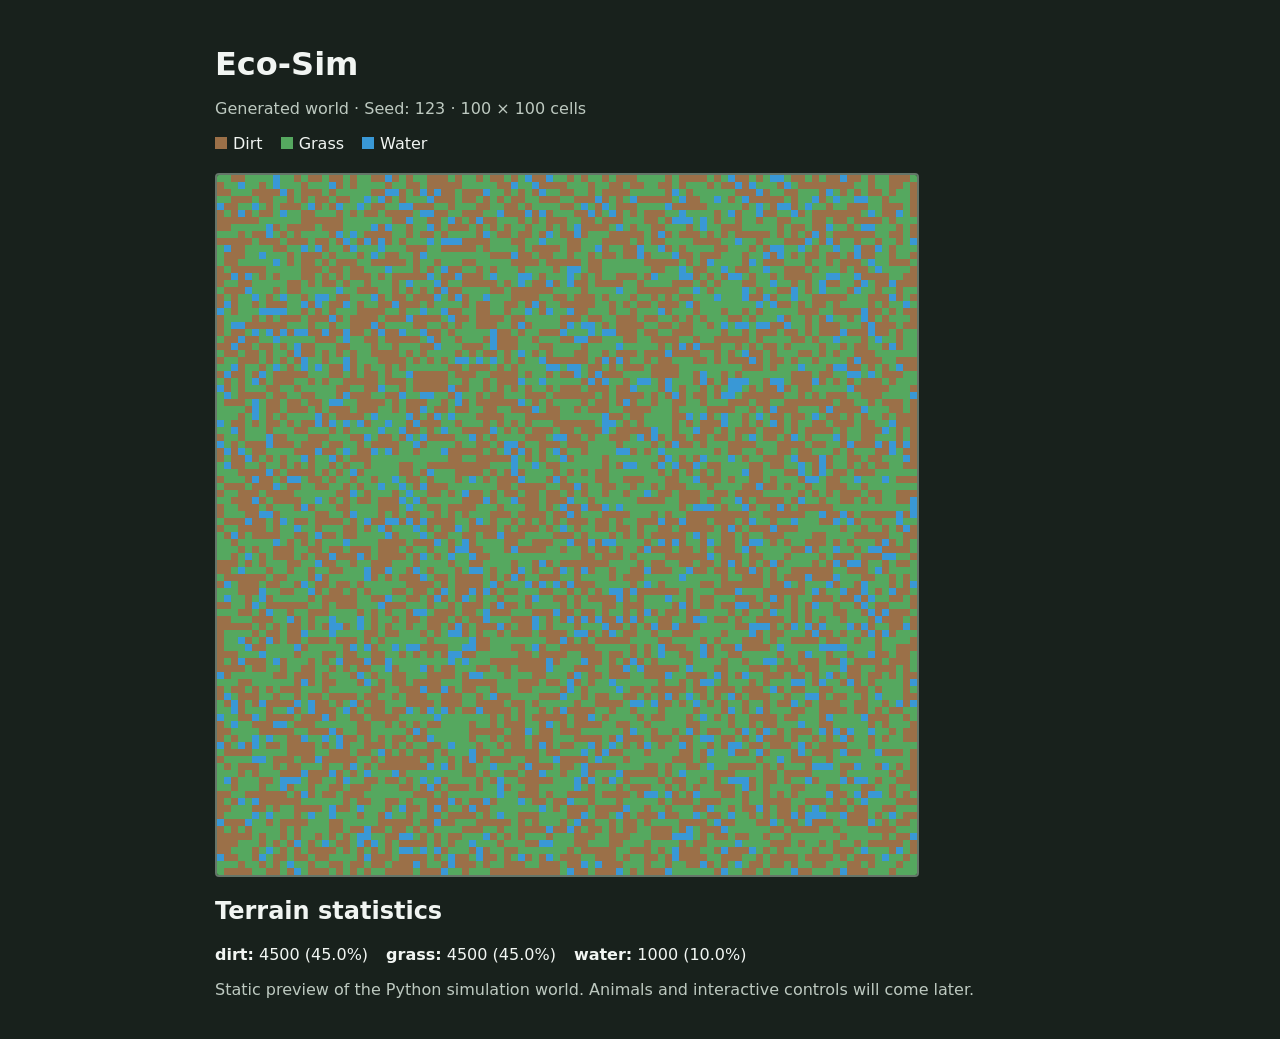
==== map_preview.html @ 6753b6b6 "Improve procedural terrain clustering" ====
<!DOCTYPE html>
<html lang="en">
<head>
<meta charset="UTF-8">
<meta name="viewport" content="width=device-width, initial-scale=1">
<title>Eco-Sim World Preview</title>
<style>
body {
    margin: 0;
    padding: 24px;
    background: #18211c;
    color: #f1f5f2;
    font-family: system-ui, sans-serif;
}
main { max-width: 850px; margin: auto; }
h1 { margin-bottom: 6px; }
p { color: #bdc9c0; }
canvas {
    display: block;
    width: min(100%, 700px);
    height: auto;
    image-rendering: pixelated;
    border: 2px solid #657569;
    border-radius: 4px;
    margin: 20px 0;
}
.stats, .legend {
    display: flex;
    flex-wrap: wrap;
    gap: 18px;
    margin: 16px 0;
}
.swatch {
    display: inline-block;
    width: 12px;
    height: 12px;
    margin-right: 6px;
}
</style>
</head>
<body>
<main>
<h1>Eco-Sim</h1>
<p>Generated world · Seed: 123 ·
100 × 100 cells</p>

<div class="legend">
<span><i class="swatch" style="background:#9b7048"></i>Dirt</span>
<span><i class="swatch" style="background:#55a85f"></i>Grass</span>
<span><i class="swatch" style="background:#3998d6"></i>Water</span>
</div>

<canvas id="world" width="700" height="700"
aria-label="Top-down ecosystem terrain map"></canvas>

<h2>Terrain statistics</h2>
<div class="stats" id="stats"></div>
<p>Static preview of the Python simulation world.
Animals and interactive controls will come later.</p>
</main>

<script>
const terrain = [["grass", "grass", "dirt", "dirt", "grass", "grass", "grass", "grass", "water", "grass", "grass", "dirt", "grass", "dirt", "dirt", "grass", "dirt", "dirt", "grass", "dirt", "grass", "grass", "dirt", "dirt", "water", "dirt", "grass", "dirt", "grass", "grass", "dirt", "dirt", "dirt", "grass", "dirt", "grass", "grass", "dirt", "grass", "dirt", "dirt", "grass", "dirt", "grass", "water", "dirt", "dirt", "water", "grass", "grass", "dirt", "grass", "dirt", "grass", "grass", "dirt", "grass", "dirt", "dirt", "dirt", "grass", "grass", "grass", "grass", "dirt", "grass", "dirt", "dirt", "dirt", "dirt", "grass", "dirt", "grass", "water", "dirt", "dirt", "grass", "dirt", "grass", "water", "water", "grass", "dirt", "dirt", "grass", "dirt", "grass", "dirt", "dirt", "water", "dirt", "dirt", "grass", "dirt", "grass", "grass", "dirt", "dirt", "dirt", "grass"], ["dirt", "grass", "grass", "water", "grass", "grass", "dirt", "grass", "water", "grass", "grass", "grass", "dirt", "grass", "grass", "grass", "water", "dirt", "grass", "dirt", "grass", "grass", "grass", "grass", "dirt", "grass", "grass", "dirt", "dirt", "grass", "dirt", "dirt", "dirt", "dirt", "dirt", "grass", "grass", "grass", "grass", "grass", "dirt", "dirt", "water", "grass", "grass", "water", "dirt", "dirt", "dirt", "dirt", "grass", "grass", "grass", "dirt", "grass", "grass", "dirt", "dirt", "grass", "dirt", "dirt", "grass", "grass", "dirt", "dirt", "grass", "dirt", "grass", "grass", "grass", "dirt", "grass", "dirt", "dirt", "water", "dirt", "water", "grass", "grass", "grass", "dirt", "water", "grass", "dirt", "dirt", "dirt", "dirt", "dirt", "dirt", "dirt", "dirt", "grass", "grass", "dirt", "grass", "grass", "dirt", "dirt", "grass", "dirt"], ["dirt", "dirt", "grass", "grass", "grass", "dirt", "dirt", "dirt", "dirt", "water", "dirt", "grass", "dirt", "dirt", "dirt", "grass", "dirt", "grass", "grass", "grass", "grass", "grass", "dirt", "dirt", "water", "water", "dirt", "grass", "dirt", "water", "dirt", "water", "dirt", "dirt", "grass", "dirt", "dirt", "dirt", "water", "grass", "grass", "dirt", "grass", "dirt", "grass", "dirt", "water", "grass", "grass", "dirt", "dirt", "grass", "grass", "dirt", "grass", "dirt", "dirt", "dirt", "dirt", "grass", "grass", "grass", "grass", "grass", "dirt", "water", "grass", "dirt", "grass", "grass", "grass", "grass", "grass", "grass", "dirt", "dirt", "dirt", "water", "dirt", "grass", "grass", "dirt", "dirt", "grass", "grass", "grass", "dirt", "water", "grass", "dirt", "grass", "dirt", "grass", "dirt", "dirt", "grass", "dirt", "grass", "grass", "dirt"], ["grass", "grass", "dirt", "dirt", "dirt", "grass", "dirt", "dirt", "grass", "grass", "dirt", "grass", "dirt", "grass", "dirt", "dirt", "grass", "dirt", "dirt", "grass", "grass", "water", "grass", "water", "dirt", "grass", "dirt", "grass", "grass", "grass", "water", "dirt", "dirt", "dirt", "grass", "dirt", "dirt", "grass", "dirt", "grass", "dirt", "grass", "dirt", "dirt", "grass", "grass", "dirt", "dirt", "dirt", "grass", "grass", "dirt", "dirt", "dirt", "water", "dirt", "grass", "dirt", "grass", "water", "dirt", "dirt", "dirt", "dirt", "dirt", "grass", "water", "dirt", "dirt", "grass", "grass", "water", "grass", "dirt", "grass", "water", "dirt", "dirt", "dirt", "dirt", "dirt", "grass", "dirt", "grass", "grass", "water", "dirt", "grass", "water", "grass", "grass", "water", "water", "grass", "grass", "dirt", "grass", "grass", "grass", "dirt"], ["water", "dirt", "dirt", "grass", "grass", "water", "grass", "dirt", "grass", "dirt", "dirt", "dirt", "grass", "water", "dirt", "grass", "dirt", "water", "grass", "grass", "water", "grass", "dirt", "dirt", "grass", "grass", "water", "water", "dirt", "dirt", "dirt", "grass", "grass", "dirt", "grass", "grass", "grass", "dirt", "dirt", "grass", "grass", "dirt", "dirt", "grass", "dirt", "grass", "grass", "grass", "grass", "dirt", "dirt", "grass", "water", "grass", "dirt", "water", "grass", "dirt", "dirt", "dirt", "grass", "grass", "grass", "grass", "water", "dirt", "dirt", "dirt", "dirt", "dirt", "grass", "grass", "grass", "grass", "grass", "dirt", "grass", "water", "grass", "dirt", "water", "water", "dirt", "grass", "water", "grass", "grass", "dirt", "grass", "grass", "dirt", "dirt", "dirt", "grass", "grass", "dirt", "dirt", "dirt", "grass", "dirt"], ["dirt", "grass", "dirt", "water", "dirt", "grass", "dirt", "dirt", "grass", "water", "grass", "grass", "dirt", "dirt", "grass", "grass", "grass", "dirt", "grass", "dirt", "grass", "dirt", "dirt", "grass", "dirt", "dirt", "dirt", "dirt", "grass", "water", "water", "dirt", "dirt", "grass", "grass", "dirt", "dirt", "dirt", "grass", "grass", "water", "dirt", "dirt", "dirt", "water", "dirt", "water", "dirt", "grass", "grass", "grass", "dirt", "dirt", "water", "dirt", "grass", "water", "dirt", "grass", "dirt", "grass", "dirt", "dirt", "dirt", "grass", "grass", "water", "grass", "grass", "grass", "grass", "dirt", "grass", "water", "dirt", "grass", "grass", "water", "dirt", "dirt", "grass", "grass", "water", "dirt", "grass", "dirt", "dirt", "dirt", "dirt", "dirt", "dirt", "dirt", "grass", "water", "grass", "dirt", "dirt", "water", "grass", "dirt"], ["dirt", "dirt", "dirt", "dirt", "dirt", "dirt", "grass", "grass", "grass", "grass", "grass", "grass", "dirt", "dirt", "dirt", "dirt", "dirt", "dirt", "grass", "grass", "grass", "grass", "grass", "grass", "grass", "dirt", "dirt", "water", "grass", "grass", "dirt", "dirt", "grass", "water", "dirt", "grass", "dirt", "water", "dirt", "dirt", "grass", "grass", "grass", "dirt", "grass", "dirt", "grass", "dirt", "dirt", "dirt", "grass", "grass", "dirt", "dirt", "grass", "dirt", "dirt", "dirt", "grass", "grass", "grass", "dirt", "dirt", "grass", "dirt", "water", "water", "water", "grass", "water", "grass", "dirt", "grass", "grass", "dirt", "grass", "grass", "dirt", "grass", "grass", "dirt", "dirt", "grass", "grass", "grass", "dirt", "dirt", "grass", "dirt", "dirt", "grass", "dirt", "dirt", "dirt", "dirt", "grass", "dirt", "grass", "grass", "grass"], ["dirt", "dirt", "grass", "grass", "grass", "grass", "grass", "water", "dirt", "grass", "dirt", "dirt", "dirt", "dirt", "grass", "dirt", "dirt", "dirt", "grass", "grass", "grass", "grass", "water", "dirt", "water", "grass", "grass", "dirt", "grass", "grass", "water", "dirt", "grass", "dirt", "dirt", "dirt", "grass", "dirt", "grass", "dirt", "grass", "dirt", "grass", "grass", "dirt", "grass", "grass", "dirt", "grass", "dirt", "grass", "water", "dirt", "dirt", "dirt", "dirt", "grass", "water", "grass", "dirt", "grass", "grass", "dirt", "dirt", "grass", "grass", "grass", "dirt", "grass", "water", "grass", "grass", "dirt", "dirt", "dirt", "grass", "grass", "grass", "grass", "grass", "dirt", "grass", "dirt", "dirt", "grass", "dirt", "dirt", "water", "grass", "grass", "dirt", "grass", "water", "water", "grass", "grass", "grass", "dirt", "grass", "dirt"], ["grass", "grass", "grass", "dirt", "grass", "dirt", "dirt", "water", "grass", "dirt", "grass", "dirt", "grass", "grass", "grass", "grass", "dirt", "water", "grass", "water", "grass", "dirt", "dirt", "dirt", "dirt", "grass", "grass", "dirt", "grass", "dirt", "dirt", "grass", "dirt", "grass", "grass", "grass", "grass", "dirt", "water", "grass", "dirt", "dirt", "grass", "dirt", "dirt", "grass", "dirt", "water", "grass", "dirt", "dirt", "water", "dirt", "grass", "grass", "grass", "dirt", "dirt", "dirt", "dirt", "dirt", "grass", "dirt", "water", "dirt", "grass", "dirt", "dirt", "dirt", "grass", "dirt", "grass", "dirt", "grass", "dirt", "dirt", "dirt", "dirt", "dirt", "grass", "dirt", "grass", "dirt", "grass", "dirt", "water", "dirt", "grass", "dirt", "dirt", "dirt", "dirt", "dirt", "dirt", "grass", "grass", "dirt", "dirt", "grass", "dirt"], ["dirt", "dirt", "dirt", "dirt", "dirt", "grass", "dirt", "dirt", "dirt", "grass", "dirt", "dirt", "dirt", "grass", "dirt", "dirt", "grass", "dirt", "water", "grass", "dirt", "water", "dirt", "water", "dirt", "grass", "dirt", "grass", "grass", "grass", "water", "grass", "water", "water", "water", "dirt", "dirt", "dirt", "dirt", "grass", "grass", "grass", "dirt", "dirt", "grass", "grass", "water", "grass", "grass", "grass", "dirt", "dirt", "grass", "grass", "grass", "dirt", "dirt", "dirt", "dirt", "grass", "dirt", "grass", "dirt", "dirt", "grass", "grass", "grass", "grass", "dirt", "dirt", "dirt", "dirt", "grass", "grass", "water", "grass", "grass", "dirt", "grass", "grass", "grass", "dirt", "dirt", "dirt", "water", "grass", "dirt", "water", "dirt", "grass", "grass", "dirt", "grass", "grass", "dirt", "grass", "grass", "dirt", "grass", "water"], ["grass", "water", "dirt", "dirt", "grass", "grass", "grass", "grass", "dirt", "dirt", "grass", "grass", "water", "grass", "water", "dirt", "grass", "grass", "dirt", "water", "grass", "grass", "grass", "water", "grass", "grass", "grass", "dirt", "dirt", "dirt", "grass", "grass", "dirt", "dirt", "dirt", "dirt", "dirt", "grass", "dirt", "grass", "grass", "grass", "grass", "dirt", "grass", "dirt", "dirt", "dirt", "dirt", "grass", "dirt", "dirt", "grass", "grass", "water", "dirt", "grass", "grass", "dirt", "dirt", "water", "grass", "grass", "water", "dirt", "grass", "dirt", "grass", "grass", "grass", "grass", "dirt", "dirt", "grass", "grass", "grass", "dirt", "grass", "dirt", "water", "water", "grass", "grass", "water", "grass", "dirt", "grass", "grass", "water", "grass", "grass", "water", "dirt", "dirt", "water", "grass", "dirt", "grass", "grass", "grass"], ["grass", "dirt", "dirt", "dirt", "grass", "grass", "water", "grass", "grass", "grass", "dirt", "grass", "dirt", "dirt", "dirt", "grass", "dirt", "grass", "grass", "grass", "dirt", "grass", "water", "grass", "dirt", "dirt", "grass", "grass", "dirt", "water", "grass", "grass", "grass", "grass", "grass", "grass", "grass", "grass", "grass", "dirt", "dirt", "dirt", "water", "dirt", "dirt", "grass", "dirt", "dirt", "grass", "grass", "dirt", "grass", "grass", "dirt", "grass", "dirt", "dirt", "grass", "dirt", "dirt", "water", "dirt", "grass", "grass", "grass", "water", "dirt", "dirt", "grass", "dirt", "dirt", "dirt", "grass", "grass", "grass", "dirt", "grass", "grass", "water", "dirt", "water", "grass", "dirt", "grass", "dirt", "dirt", "grass", "dirt", "dirt", "grass", "dirt", "water", "dirt", "dirt", "grass", "grass", "dirt", "grass", "grass", "dirt"], ["grass", "dirt", "dirt", "grass", "grass", "grass", "grass", "grass", "water", "grass", "dirt", "grass", "dirt", "dirt", "grass", "dirt", "grass", "dirt", "dirt", "dirt", "grass", "grass", "dirt", "dirt", "dirt", "dirt", "dirt", "grass", "dirt", "grass", "grass", "dirt", "grass", "grass", "grass", "dirt", "dirt", "grass", "grass", "grass", "grass", "grass", "dirt", "dirt", "dirt", "dirt", "grass", "dirt", "dirt", "dirt", "dirt", "dirt", "grass", "dirt", "dirt", "grass", "grass", "grass", "grass", "grass", "grass", "dirt", "dirt", "dirt", "dirt", "dirt", "grass", "dirt", "grass", "dirt", "water", "grass", "grass", "grass", "grass", "dirt", "water", "grass", "dirt", "dirt", "dirt", "grass", "grass", "grass", "dirt", "grass", "grass", "dirt", "grass", "dirt", "dirt", "dirt", "grass", "water", "grass", "grass", "dirt", "dirt", "dirt", "grass"], ["dirt", "grass", "dirt", "dirt", "dirt", "dirt", "dirt", "grass", "grass", "grass", "grass", "grass", "dirt", "dirt", "dirt", "grass", "dirt", "dirt", "grass", "dirt", "dirt", "grass", "grass", "grass", "water", "grass", "grass", "grass", "dirt", "grass", "dirt", "grass", "water", "dirt", "dirt", "grass", "grass", "dirt", "grass", "dirt", "grass", "grass", "grass", "dirt", "grass", "grass", "grass", "grass", "dirt", "grass", "water", "water", "grass", "dirt", "dirt", "grass", "grass", "grass", "grass", "grass", "grass", "grass", "dirt", "dirt", "grass", "grass", "water", "grass", "dirt", "dirt", "grass", "grass", "water", "grass", "dirt", "dirt", "grass", "grass", "water", "grass", "grass", "dirt", "dirt", "dirt", "grass", "dirt", "grass", "grass", "grass", "dirt", "grass", "dirt", "dirt", "grass", "water", "grass", "grass", "grass", "grass", "dirt"], ["dirt", "dirt", "water", "dirt", "water", "grass", "dirt", "grass", "dirt", "grass", "grass", "grass", "dirt", "dirt", "grass", "dirt", "grass", "dirt", "grass", "dirt", "dirt", "dirt", "grass", "dirt", "grass", "dirt", "dirt", "dirt", "dirt", "dirt", "water", "grass", "dirt", "dirt", "water", "dirt", "dirt", "dirt", "grass", "water", "grass", "grass", "grass", "water", "water", "grass", "dirt", "grass", "grass", "grass", "water", "grass", "dirt", "grass", "dirt", "grass", "grass", "dirt", "dirt", "dirt", "grass", "dirt", "water", "grass", "grass", "grass", "water", "water", "dirt", "grass", "dirt", "grass", "dirt", "water", "water", "grass", "dirt", "grass", "grass", "dirt", "grass", "dirt", "dirt", "dirt", "dirt", "grass", "grass", "water", "water", "grass", "grass", "water", "dirt", "dirt", "dirt", "dirt", "grass", "grass", "dirt", "dirt"], ["dirt", "grass", "grass", "dirt", "dirt", "grass", "grass", "grass", "grass", "grass", "dirt", "dirt", "grass", "dirt", "grass", "dirt", "dirt", "grass", "dirt", "grass", "grass", "dirt", "grass", "grass", "grass", "dirt", "grass", "water", "grass", "grass", "grass", "water", "dirt", "grass", "grass", "dirt", "dirt", "dirt", "dirt", "dirt", "grass", "dirt", "grass", "water", "grass", "dirt", "dirt", "water", "dirt", "grass", "water", "dirt", "dirt", "grass", "dirt", "dirt", "dirt", "dirt", "grass", "grass", "dirt", "grass", "grass", "grass", "grass", "dirt", "dirt", "dirt", "grass", "dirt", "grass", "dirt", "grass", "grass", "grass", "dirt", "dirt", "grass", "grass", "water", "grass", "grass", "dirt", "grass", "dirt", "grass", "water", "dirt", "dirt", "grass", "grass", "dirt", "water", "grass", "dirt", "dirt", "water", "dirt", "dirt", "dirt"], ["grass", "dirt", "dirt", "dirt", "water", "grass", "grass", "grass", "dirt", "grass", "dirt", "dirt", "grass", "grass", "grass", "grass", "grass", "water", "grass", "grass", "dirt", "dirt", "dirt", "grass", "grass", "dirt", "grass", "dirt", "grass", "dirt", "grass", "dirt", "water", "dirt", "dirt", "grass", "grass", "grass", "grass", "dirt", "dirt", "grass", "dirt", "dirt", "dirt", "dirt", "dirt", "dirt", "grass", "grass", "grass", "grass", "dirt", "grass", "grass", "grass", "grass", "water", "grass", "grass", "dirt", "dirt", "dirt", "dirt", "dirt", "dirt", "grass", "grass", "water", "grass", "dirt", "grass", "grass", "grass", "grass", "water", "grass", "dirt", "grass", "grass", "dirt", "dirt", "water", "grass", "dirt", "grass", "water", "grass", "grass", "grass", "dirt", "water", "grass", "grass", "dirt", "grass", "grass", "dirt", "grass", "grass"], ["dirt", "grass", "dirt", "grass", "grass", "water", "grass", "dirt", "grass", "water", "grass", "grass", "dirt", "grass", "water", "water", "grass", "dirt", "dirt", "grass", "grass", "grass", "water", "dirt", "grass", "dirt", "dirt", "grass", "dirt", "dirt", "dirt", "water", "grass", "dirt", "water", "dirt", "grass", "grass", "water", "grass", "grass", "grass", "dirt", "dirt", "dirt", "dirt", "grass", "grass", "dirt", "dirt", "grass", "dirt", "dirt", "dirt", "grass", "dirt", "grass", "grass", "grass", "dirt", "grass", "grass", "dirt", "grass", "dirt", "grass", "dirt", "dirt", "grass", "grass", "grass", "water", "grass", "grass", "grass", "water", "dirt", "dirt", "water", "dirt", "grass", "grass", "water", "grass", "grass", "dirt", "dirt", "dirt", "dirt", "dirt", "grass", "grass", "grass", "dirt", "dirt", "dirt", "water", "dirt", "grass", "dirt"], ["dirt", "water", "dirt", "grass", "grass", "dirt", "grass", "dirt", "dirt", "dirt", "grass", "grass", "water", "dirt", "water", "grass", "dirt", "dirt", "water", "grass", "dirt", "grass", "grass", "dirt", "dirt", "water", "dirt", "dirt", "dirt", "grass", "dirt", "grass", "grass", "grass", "grass", "dirt", "grass", "dirt", "dirt", "grass", "grass", "dirt", "dirt", "grass", "dirt", "water", "dirt", "grass", "grass", "dirt", "dirt", "dirt", "dirt", "dirt", "grass", "grass", "dirt", "grass", "dirt", "grass", "dirt", "dirt", "grass", "dirt", "dirt", "dirt", "grass", "water", "dirt", "grass", "grass", "grass", "grass", "grass", "grass", "grass", "grass", "water", "grass", "water", "dirt", "dirt", "grass", "dirt", "grass", "dirt", "dirt", "grass", "dirt", "grass", "grass", "grass", "grass", "dirt", "grass", "dirt", "grass", "grass", "water", "grass"], ["water", "grass", "dirt", "grass", "grass", "grass", "water", "water", "water", "water", "grass", "grass", "dirt", "grass", "dirt", "grass", "dirt", "grass", "grass", "grass", "dirt", "dirt", "dirt", "dirt", "grass", "grass", "dirt", "grass", "grass", "water", "grass", "grass", "water", "dirt", "dirt", "grass", "grass", "dirt", "dirt", "grass", "grass", "dirt", "grass", "grass", "water", "grass", "dirt", "water", "grass", "grass", "water", "dirt", "dirt", "grass", "grass", "grass", "dirt", "grass", "grass", "dirt", "grass", "grass", "grass", "water", "dirt", "grass", "grass", "grass", "dirt", "grass", "grass", "grass", "dirt", "grass", "grass", "dirt", "grass", "dirt", "grass", "grass", "grass", "grass", "grass", "dirt", "dirt", "dirt", "grass", "grass", "dirt", "dirt", "dirt", "dirt", "water", "dirt", "dirt", "grass", "dirt", "grass", "dirt", "dirt"], ["dirt", "grass", "grass", "grass", "grass", "dirt", "grass", "dirt", "grass", "dirt", "dirt", "dirt", "grass", "dirt", "dirt", "dirt", "water", "dirt", "grass", "dirt", "dirt", "dirt", "dirt", "grass", "dirt", "dirt", "dirt", "water", "dirt", "dirt", "dirt", "dirt", "grass", "water", "dirt", "dirt", "grass", "dirt", "dirt", "dirt", "dirt", "grass", "dirt", "dirt", "grass", "grass", "grass", "grass", "grass", "dirt", "dirt", "dirt", "grass", "dirt", "dirt", "grass", "grass", "dirt", "dirt", "dirt", "grass", "dirt", "dirt", "grass", "grass", "dirt", "grass", "dirt", "grass", "dirt", "grass", "grass", "grass", "dirt", "dirt", "grass", "dirt", "grass", "grass", "grass", "water", "dirt", "grass", "grass", "dirt", "grass", "dirt", "water", "grass", "grass", "dirt", "grass", "water", "dirt", "grass", "dirt", "grass", "grass", "grass", "dirt"], ["dirt", "grass", "water", "water", "dirt", "dirt", "dirt", "dirt", "dirt", "dirt", "grass", "grass", "grass", "dirt", "grass", "grass", "dirt", "grass", "grass", "dirt", "dirt", "dirt", "water", "dirt", "grass", "grass", "grass", "grass", "dirt", "dirt", "grass", "grass", "dirt", "grass", "dirt", "grass", "grass", "dirt", "dirt", "dirt", "grass", "grass", "dirt", "water", "dirt", "grass", "grass", "grass", "grass", "dirt", "water", "grass", "water", "water", "grass", "dirt", "grass", "dirt", "dirt", "dirt", "dirt", "grass", "grass", "dirt", "dirt", "grass", "dirt", "dirt", "grass", "grass", "dirt", "grass", "water", "grass", "water", "water", "grass", "water", "water", "dirt", "dirt", "water", "grass", "grass", "dirt", "grass", "dirt", "dirt", "dirt", "grass", "grass", "grass", "dirt", "water", "dirt", "dirt", "dirt", "grass", "dirt", "dirt"], ["dirt", "grass", "dirt", "dirt", "grass", "water", "grass", "water", "dirt", "water", "dirt", "water", "water", "dirt", "dirt", "water", "dirt", "dirt", "water", "dirt", "dirt", "grass", "dirt", "water", "dirt", "dirt", "water", "grass", "grass", "water", "dirt", "dirt", "grass", "dirt", "grass", "grass", "grass", "grass", "grass", "water", "dirt", "dirt", "grass", "dirt", "grass", "grass", "dirt", "dirt", "dirt", "water", "grass", "grass", "grass", "water", "grass", "water", "water", "dirt", "dirt", "dirt", "grass", "dirt", "dirt", "grass", "grass", "dirt", "dirt", "dirt", "grass", "grass", "grass", "grass", "dirt", "grass", "grass", "dirt", "grass", "dirt", "dirt", "dirt", "grass", "dirt", "dirt", "grass", "dirt", "grass", "dirt", "dirt", "dirt", "water", "dirt", "dirt", "dirt", "water", "dirt", "dirt", "grass", "dirt", "grass", "grass"], ["grass", "dirt", "dirt", "water", "dirt", "dirt", "grass", "grass", "water", "grass", "grass", "grass", "grass", "grass", "dirt", "dirt", "dirt", "grass", "water", "grass", "grass", "dirt", "dirt", "grass", "dirt", "dirt", "dirt", "dirt", "dirt", "grass", "water", "dirt", "grass", "grass", "dirt", "grass", "grass", "grass", "dirt", "water", "dirt", "dirt", "dirt", "grass", "grass", "dirt", "grass", "grass", "grass", "dirt", "dirt", "water", "water", "dirt", "dirt", "grass", "grass", "grass", "dirt", "dirt", "grass", "grass", "dirt", "dirt", "dirt", "dirt", "grass", "grass", "dirt", "grass", "grass", "dirt", "dirt", "dirt", "dirt", "dirt", "grass", "dirt", "grass", "grass", "grass", "grass", "dirt", "dirt", "grass", "dirt", "grass", "grass", "water", "grass", "grass", "grass", "dirt", "grass", "water", "grass", "grass", "dirt", "grass", "grass"], ["dirt", "dirt", "water", "dirt", "dirt", "grass", "dirt", "dirt", "grass", "dirt", "grass", "water", "dirt", "dirt", "grass", "grass", "grass", "dirt", "dirt", "grass", "grass", "grass", "dirt", "grass", "grass", "dirt", "grass", "grass", "grass", "dirt", "dirt", "water", "grass", "grass", "grass", "dirt", "dirt", "dirt", "grass", "water", "dirt", "dirt", "dirt", "grass", "grass", "grass", "dirt", "dirt", "grass", "grass", "grass", "grass", "dirt", "grass", "grass", "grass", "grass", "water", "grass", "grass", "grass", "grass", "grass", "dirt", "grass", "dirt", "water", "dirt", "water", "dirt", "dirt", "dirt", "grass", "grass", "dirt", "grass", "dirt", "grass", "dirt", "dirt", "grass", "dirt", "grass", "grass", "grass", "grass", "dirt", "grass", "grass", "dirt", "grass", "dirt", "dirt", "grass", "grass", "dirt", "water", "dirt", "grass", "grass"], ["grass", "dirt", "dirt", "grass", "dirt", "dirt", "grass", "dirt", "grass", "grass", "dirt", "water", "dirt", "dirt", "grass", "dirt", "grass", "dirt", "grass", "dirt", "grass", "grass", "dirt", "dirt", "dirt", "dirt", "grass", "dirt", "grass", "dirt", "grass", "grass", "grass", "grass", "dirt", "grass", "dirt", "grass", "dirt", "dirt", "grass", "dirt", "grass", "water", "grass", "dirt", "grass", "dirt", "grass", "grass", "grass", "dirt", "dirt", "grass", "grass", "dirt", "grass", "dirt", "dirt", "dirt", "grass", "dirt", "dirt", "dirt", "water", "dirt", "dirt", "dirt", "dirt", "grass", "grass", "dirt", "grass", "dirt", "grass", "water", "dirt", "dirt", "grass", "dirt", "grass", "grass", "grass", "dirt", "dirt", "grass", "dirt", "grass", "dirt", "grass", "grass", "dirt", "dirt", "dirt", "grass", "grass", "grass", "grass", "grass", "grass"], ["dirt", "grass", "grass", "dirt", "dirt", "dirt", "grass", "dirt", "grass", "dirt", "grass", "dirt", "water", "grass", "grass", "dirt", "grass", "grass", "water", "dirt", "grass", "grass", "grass", "dirt", "dirt", "dirt", "dirt", "grass", "dirt", "grass", "dirt", "grass", "dirt", "grass", "water", "water", "grass", "water", "grass", "water", "grass", "dirt", "grass", "dirt", "grass", "grass", "water", "dirt", "dirt", "dirt", "dirt", "dirt", "dirt", "grass", "dirt", "water", "dirt", "water", "dirt", "grass", "grass", "dirt", "grass", "dirt", "dirt", "grass", "grass", "grass", "dirt", "dirt", "grass", "dirt", "grass", "dirt", "dirt", "dirt", "water", "dirt", "grass", "dirt", "dirt", "grass", "dirt", "grass", "grass", "dirt", "grass", "grass", "grass", "grass", "dirt", "water", "dirt", "dirt", "dirt", "grass", "grass", "dirt", "dirt", "dirt"], ["grass", "grass", "water", "dirt", "grass", "grass", "dirt", "grass", "water", "grass", "dirt", "grass", "water", "grass", "water", "grass", "dirt", "dirt", "water", "dirt", "grass", "dirt", "grass", "grass", "dirt", "grass", "dirt", "grass", "grass", "grass", "grass", "grass", "grass", "dirt", "dirt", "grass", "dirt", "dirt", "dirt", "grass", "dirt", "grass", "dirt", "grass", "grass", "grass", "grass", "water", "water", "grass", "water", "water", "grass", "dirt", "dirt", "grass", "dirt", "grass", "dirt", "dirt", "dirt", "grass", "dirt", "dirt", "dirt", "dirt", "grass", "grass", "grass", "grass", "grass", "grass", "grass", "grass", "grass", "dirt", "dirt", "dirt", "grass", "dirt", "grass", "grass", "grass", "water", "grass", "grass", "grass", "dirt", "water", "water", "dirt", "dirt", "grass", "dirt", "grass", "dirt", "grass", "water", "dirt", "dirt"], ["dirt", "water", "dirt", "dirt", "grass", "dirt", "water", "grass", "dirt", "dirt", "dirt", "dirt", "dirt", "grass", "grass", "grass", "dirt", "dirt", "grass", "dirt", "grass", "dirt", "dirt", "grass", "dirt", "grass", "grass", "water", "dirt", "dirt", "dirt", "dirt", "dirt", "grass", "dirt", "dirt", "dirt", "grass", "grass", "dirt", "dirt", "dirt", "dirt", "grass", "dirt", "grass", "grass", "dirt", "grass", "dirt", "dirt", "water", "grass", "dirt", "water", "dirt", "dirt", "dirt", "grass", "grass", "grass", "grass", "dirt", "dirt", "dirt", "dirt", "grass", "grass", "dirt", "water", "grass", "grass", "dirt", "grass", "dirt", "grass", "grass", "grass", "grass", "grass", "grass", "grass", "dirt", "dirt", "dirt", "grass", "dirt", "dirt", "grass", "grass", "water", "water", "grass", "water", "grass", "dirt", "dirt", "dirt", "grass", "grass"], ["grass", "dirt", "grass", "dirt", "grass", "water", "dirt", "grass", "dirt", "dirt", "dirt", "grass", "grass", "dirt", "grass", "dirt", "grass", "grass", "dirt", "dirt", "dirt", "dirt", "dirt", "grass", "dirt", "dirt", "dirt", "grass", "dirt", "dirt", "dirt", "dirt", "dirt", "grass", "grass", "dirt", "grass", "grass", "dirt", "grass", "dirt", "dirt", "dirt", "water", "grass", "grass", "water", "grass", "grass", "grass", "grass", "grass", "dirt", "water", "dirt", "water", "grass", "grass", "dirt", "grass", "water", "water", "grass", "dirt", "water", "grass", "grass", "grass", "dirt", "water", "dirt", "grass", "dirt", "water", "water", "water", "grass", "grass", "dirt", "water", "water", "grass", "dirt", "dirt", "dirt", "water", "dirt", "grass", "dirt", "grass", "dirt", "grass", "dirt", "dirt", "dirt", "grass", "dirt", "grass", "grass", "grass"], ["water", "dirt", "grass", "dirt", "grass", "grass", "grass", "dirt", "dirt", "grass", "grass", "dirt", "grass", "grass", "grass", "grass", "grass", "dirt", "dirt", "grass", "grass", "dirt", "dirt", "water", "grass", "grass", "dirt", "grass", "dirt", "dirt", "dirt", "dirt", "dirt", "water", "dirt", "dirt", "grass", "grass", "dirt", "grass", "dirt", "grass", "dirt", "grass", "dirt", "grass", "grass", "dirt", "grass", "dirt", "dirt", "dirt", "grass", "dirt", "dirt", "dirt", "grass", "dirt", "dirt", "water", "grass", "grass", "grass", "dirt", "water", "grass", "dirt", "grass", "grass", "dirt", "grass", "dirt", "grass", "water", "water", "grass", "dirt", "grass", "dirt", "dirt", "water", "dirt", "grass", "dirt", "dirt", "grass", "grass", "grass", "grass", "grass", "water", "dirt", "dirt", "dirt", "dirt", "dirt", "grass", "grass", "grass", "dirt"], ["grass", "water", "grass", "dirt", "dirt", "dirt", "dirt", "grass", "dirt", "dirt", "grass", "grass", "dirt", "dirt", "grass", "grass", "grass", "dirt", "water", "dirt", "dirt", "dirt", "grass", "grass", "dirt", "dirt", "water", "grass", "grass", "water", "water", "grass", "grass", "dirt", "water", "grass", "grass", "dirt", "grass", "dirt", "dirt", "grass", "grass", "grass", "dirt", "dirt", "dirt", "grass", "dirt", "dirt", "dirt", "dirt", "dirt", "dirt", "grass", "dirt", "grass", "dirt", "dirt", "dirt", "dirt", "grass", "dirt", "grass", "dirt", "water", "dirt", "grass", "dirt", "dirt", "grass", "dirt", "water", "water", "grass", "dirt", "dirt", "dirt", "dirt", "dirt", "dirt", "grass", "grass", "dirt", "grass", "dirt", "grass", "dirt", "dirt", "dirt", "grass", "grass", "dirt", "dirt", "dirt", "grass", "grass", "grass", "grass", "water"], ["grass", "dirt", "dirt", "dirt", "grass", "water", "grass", "dirt", "dirt", "grass", "dirt", "dirt", "grass", "dirt", "dirt", "grass", "water", "water", "grass", "grass", "dirt", "dirt", "dirt", "dirt", "grass", "dirt", "grass", "dirt", "dirt", "dirt", "grass", "grass", "dirt", "grass", "water", "dirt", "grass", "dirt", "dirt", "dirt", "dirt", "dirt", "dirt", "water", "grass", "dirt", "grass", "dirt", "grass", "grass", "grass", "grass", "dirt", "grass", "dirt", "dirt", "grass", "dirt", "water", "dirt", "grass", "grass", "dirt", "grass", "grass", "dirt", "dirt", "grass", "grass", "dirt", "grass", "grass", "grass", "dirt", "dirt", "dirt", "grass", "dirt", "dirt", "grass", "grass", "dirt", "dirt", "dirt", "dirt", "dirt", "dirt", "dirt", "grass", "dirt", "dirt", "grass", "grass", "dirt", "grass", "dirt", "dirt", "dirt", "grass", "dirt"], ["grass", "grass", "grass", "grass", "dirt", "water", "grass", "dirt", "dirt", "grass", "dirt", "dirt", "dirt", "grass", "dirt", "grass", "dirt", "dirt", "dirt", "grass", "dirt", "dirt", "dirt", "grass", "grass", "dirt", "grass", "dirt", "dirt", "water", "grass", "dirt", "dirt", "grass", "dirt", "dirt", "grass", "grass", "dirt", "dirt", "grass", "grass", "dirt", "dirt", "dirt", "water", "grass", "dirt", "dirt", "grass", "grass", "dirt", "grass", "dirt", "dirt", "dirt", "grass", "grass", "dirt", "dirt", "dirt", "dirt", "grass", "grass", "grass", "dirt", "grass", "grass", "grass", "grass", "dirt", "dirt", "dirt", "dirt", "grass", "grass", "dirt", "grass", "dirt", "water", "dirt", "dirt", "dirt", "grass", "grass", "grass", "dirt", "water", "dirt", "dirt", "dirt", "dirt", "water", "grass", "grass", "grass", "dirt", "dirt", "grass", "dirt"], ["grass", "grass", "grass", "dirt", "grass", "water", "grass", "dirt", "grass", "dirt", "grass", "grass", "grass", "grass", "water", "dirt", "grass", "dirt", "dirt", "dirt", "dirt", "grass", "water", "grass", "grass", "grass", "grass", "water", "dirt", "grass", "dirt", "water", "grass", "water", "grass", "grass", "grass", "dirt", "dirt", "dirt", "dirt", "grass", "grass", "grass", "dirt", "dirt", "dirt", "dirt", "dirt", "grass", "grass", "grass", "grass", "grass", "grass", "water", "dirt", "dirt", "grass", "dirt", "dirt", "grass", "grass", "grass", "grass", "dirt", "dirt", "water", "grass", "water", "dirt", "grass", "water", "grass", "grass", "dirt", "grass", "water", "grass", "dirt", "dirt", "grass", "dirt", "dirt", "grass", "water", "grass", "dirt", "dirt", "grass", "dirt", "grass", "dirt", "grass", "grass", "dirt", "grass", "dirt", "dirt", "dirt"], ["water", "grass", "dirt", "dirt", "grass", "dirt", "grass", "dirt", "dirt", "grass", "dirt", "grass", "dirt", "dirt", "water", "dirt", "water", "grass", "water", "grass", "water", "dirt", "grass", "grass", "water", "grass", "grass", "dirt", "water", "dirt", "dirt", "dirt", "grass", "grass", "dirt", "grass", "grass", "grass", "dirt", "grass", "dirt", "grass", "dirt", "grass", "dirt", "grass", "grass", "grass", "dirt", "dirt", "dirt", "dirt", "dirt", "dirt", "grass", "water", "water", "grass", "dirt", "grass", "dirt", "grass", "grass", "grass", "grass", "dirt", "grass", "dirt", "grass", "dirt", "dirt", "dirt", "water", "grass", "grass", "dirt", "grass", "dirt", "grass", "water", "dirt", "grass", "dirt", "grass", "grass", "dirt", "dirt", "grass", "dirt", "dirt", "dirt", "grass", "dirt", "dirt", "grass", "grass", "water", "dirt", "dirt", "dirt"], ["grass", "grass", "water", "dirt", "grass", "grass", "grass", "dirt", "grass", "grass", "grass", "dirt", "dirt", "grass", "grass", "grass", "dirt", "grass", "dirt", "grass", "grass", "grass", "grass", "water", "grass", "grass", "water", "dirt", "dirt", "grass", "dirt", "grass", "water", "grass", "grass", "dirt", "dirt", "dirt", "dirt", "water", "grass", "dirt", "grass", "dirt", "grass", "dirt", "dirt", "dirt", "grass", "dirt", "dirt", "grass", "dirt", "dirt", "dirt", "water", "grass", "dirt", "dirt", "dirt", "dirt", "dirt", "water", "grass", "grass", "dirt", "grass", "grass", "water", "dirt", "dirt", "grass", "dirt", "grass", "dirt", "dirt", "dirt", "grass", "dirt", "dirt", "dirt", "grass", "dirt", "grass", "dirt", "dirt", "dirt", "dirt", "grass", "dirt", "grass", "grass", "dirt", "dirt", "dirt", "water", "grass", "dirt", "grass", "dirt"], ["dirt", "grass", "grass", "dirt", "grass", "grass", "grass", "water", "dirt", "dirt", "grass", "grass", "grass", "dirt", "dirt", "dirt", "grass", "grass", "grass", "dirt", "dirt", "water", "grass", "dirt", "dirt", "grass", "dirt", "water", "grass", "water", "dirt", "dirt", "dirt", "dirt", "grass", "grass", "water", "dirt", "grass", "dirt", "grass", "grass", "grass", "grass", "dirt", "dirt", "dirt", "grass", "water", "water", "dirt", "dirt", "grass", "dirt", "grass", "grass", "dirt", "dirt", "dirt", "grass", "water", "dirt", "water", "dirt", "grass", "dirt", "dirt", "grass", "dirt", "dirt", "grass", "dirt", "dirt", "grass", "dirt", "grass", "water", "grass", "dirt", "dirt", "grass", "dirt", "water", "grass", "dirt", "grass", "grass", "grass", "water", "dirt", "grass", "grass", "dirt", "dirt", "grass", "grass", "grass", "dirt", "grass", "dirt"], ["water", "grass", "dirt", "grass", "dirt", "dirt", "dirt", "water", "dirt", "dirt", "dirt", "grass", "dirt", "dirt", "dirt", "grass", "dirt", "dirt", "grass", "grass", "dirt", "grass", "dirt", "dirt", "dirt", "dirt", "grass", "grass", "water", "dirt", "grass", "grass", "grass", "grass", "dirt", "grass", "grass", "dirt", "dirt", "grass", "dirt", "water", "water", "dirt", "grass", "grass", "dirt", "dirt", "dirt", "grass", "dirt", "dirt", "dirt", "grass", "grass", "grass", "grass", "dirt", "grass", "grass", "grass", "grass", "dirt", "grass", "dirt", "water", "dirt", "dirt", "grass", "dirt", "grass", "grass", "grass", "dirt", "dirt", "dirt", "dirt", "grass", "grass", "grass", "dirt", "dirt", "dirt", "dirt", "grass", "dirt", "dirt", "grass", "grass", "dirt", "water", "dirt", "dirt", "dirt", "water", "dirt", "water", "dirt", "water", "dirt"], ["dirt", "water", "dirt", "water", "grass", "dirt", "dirt", "grass", "grass", "grass", "grass", "dirt", "dirt", "dirt", "water", "dirt", "dirt", "grass", "water", "grass", "dirt", "dirt", "water", "grass", "water", "dirt", "grass", "grass", "dirt", "grass", "grass", "grass", "water", "dirt", "dirt", "dirt", "dirt", "dirt", "grass", "dirt", "grass", "water", "dirt", "water", "dirt", "grass", "dirt", "grass", "water", "dirt", "grass", "grass", "dirt", "grass", "grass", "grass", "grass", "water", "water", "dirt", "grass", "dirt", "grass", "water", "grass", "grass", "grass", "grass", "grass", "grass", "grass", "dirt", "grass", "dirt", "dirt", "grass", "grass", "dirt", "grass", "grass", "dirt", "dirt", "grass", "dirt", "dirt", "grass", "grass", "grass", "dirt", "grass", "dirt", "grass", "grass", "grass", "dirt", "dirt", "water", "grass", "dirt", "dirt"], ["dirt", "grass", "dirt", "dirt", "water", "dirt", "grass", "dirt", "grass", "dirt", "grass", "grass", "water", "dirt", "grass", "grass", "water", "dirt", "grass", "dirt", "dirt", "dirt", "grass", "grass", "grass", "grass", "grass", "grass", "grass", "grass", "grass", "grass", "grass", "dirt", "dirt", "grass", "grass", "dirt", "dirt", "dirt", "dirt", "dirt", "water", "grass", "dirt", "grass", "dirt", "grass", "grass", "water", "dirt", "grass", "grass", "grass", "grass", "dirt", "grass", "grass", "grass", "grass", "grass", "grass", "grass", "dirt", "water", "grass", "dirt", "grass", "dirt", "water", "grass", "grass", "grass", "water", "grass", "dirt", "grass", "grass", "dirt", "dirt", "dirt", "grass", "water", "dirt", "dirt", "dirt", "water", "dirt", "grass", "grass", "dirt", "dirt", "grass", "dirt", "dirt", "grass", "grass", "grass", "water", "dirt"], ["grass", "water", "dirt", "dirt", "grass", "grass", "dirt", "grass", "grass", "dirt", "grass", "dirt", "grass", "dirt", "grass", "grass", "dirt", "grass", "dirt", "grass", "grass", "dirt", "grass", "grass", "grass", "grass", "dirt", "dirt", "grass", "grass", "dirt", "dirt", "dirt", "dirt", "dirt", "dirt", "dirt", "dirt", "dirt", "grass", "grass", "grass", "water", "grass", "grass", "water", "grass", "dirt", "dirt", "grass", "grass", "grass", "grass", "grass", "grass", "dirt", "grass", "dirt", "water", "water", "grass", "grass", "dirt", "water", "grass", "water", "dirt", "dirt", "water", "grass", "dirt", "dirt", "grass", "grass", "grass", "grass", "dirt", "dirt", "grass", "dirt", "dirt", "grass", "grass", "water", "grass", "dirt", "water", "dirt", "grass", "grass", "dirt", "grass", "dirt", "grass", "dirt", "dirt", "grass", "grass", "dirt", "dirt"], ["grass", "grass", "grass", "dirt", "dirt", "dirt", "dirt", "water", "dirt", "grass", "dirt", "dirt", "dirt", "dirt", "grass", "dirt", "grass", "dirt", "grass", "water", "dirt", "grass", "grass", "grass", "grass", "grass", "dirt", "dirt", "grass", "dirt", "water", "grass", "grass", "grass", "dirt", "dirt", "dirt", "dirt", "grass", "dirt", "grass", "dirt", "water", "dirt", "grass", "grass", "grass", "grass", "dirt", "grass", "dirt", "grass", "dirt", "grass", "dirt", "dirt", "grass", "grass", "grass", "grass", "grass", "grass", "grass", "dirt", "grass", "dirt", "grass", "dirt", "grass", "dirt", "grass", "dirt", "grass", "grass", "grass", "water", "dirt", "dirt", "grass", "grass", "grass", "dirt", "dirt", "water", "grass", "dirt", "water", "grass", "dirt", "dirt", "grass", "dirt", "dirt", "dirt", "grass", "grass", "grass", "grass", "grass", "grass"], ["dirt", "grass", "grass", "grass", "dirt", "water", "dirt", "dirt", "grass", "dirt", "water", "water", "grass", "dirt", "dirt", "grass", "dirt", "grass", "grass", "dirt", "grass", "grass", "dirt", "grass", "grass", "water", "grass", "dirt", "dirt", "grass", "dirt", "grass", "grass", "grass", "dirt", "grass", "water", "grass", "dirt", "grass", "dirt", "dirt", "dirt", "water", "grass", "grass", "grass", "dirt", "water", "dirt", "grass", "grass", "grass", "grass", "dirt", "dirt", "grass", "grass", "dirt", "dirt", "dirt", "grass", "grass", "grass", "dirt", "dirt", "grass", "grass", "water", "dirt", "dirt", "dirt", "grass", "dirt", "grass", "grass", "dirt", "dirt", "grass", "dirt", "grass", "grass", "grass", "dirt", "water", "water", "grass", "dirt", "dirt", "grass", "grass", "water", "grass", "grass", "grass", "water", "grass", "dirt", "dirt", "dirt"], ["grass", "dirt", "dirt", "dirt", "grass", "dirt", "dirt", "dirt", "water", "grass", "dirt", "dirt", "grass", "grass", "dirt", "dirt", "grass", "grass", "dirt", "grass", "dirt", "grass", "grass", "water", "grass", "grass", "water", "grass", "dirt", "water", "dirt", "dirt", "dirt", "grass", "grass", "grass", "grass", "grass", "grass", "grass", "dirt", "dirt", "grass", "dirt", "dirt", "dirt", "dirt", "grass", "grass", "dirt", "dirt", "water", "dirt", "grass", "grass", "dirt", "dirt", "grass", "grass", "dirt", "grass", "grass", "dirt", "grass", "dirt", "dirt", "dirt", "grass", "grass", "grass", "dirt", "grass", "grass", "grass", "grass", "dirt", "dirt", "water", "dirt", "dirt", "grass", "dirt", "grass", "grass", "dirt", "grass", "grass", "dirt", "dirt", "dirt", "grass", "grass", "dirt", "grass", "grass", "grass", "grass", "grass", "grass", "grass"], ["dirt", "grass", "grass", "dirt", "dirt", "dirt", "grass", "dirt", "dirt", "dirt", "dirt", "grass", "grass", "grass", "grass", "grass", "grass", "dirt", "dirt", "water", "grass", "dirt", "grass", "grass", "grass", "dirt", "grass", "water", "grass", "grass", "dirt", "dirt", "grass", "dirt", "grass", "water", "dirt", "dirt", "grass", "dirt", "grass", "dirt", "dirt", "grass", "dirt", "dirt", "grass", "dirt", "dirt", "grass", "dirt", "grass", "dirt", "grass", "grass", "dirt", "grass", "grass", "dirt", "grass", "grass", "water", "grass", "dirt", "dirt", "grass", "dirt", "dirt", "dirt", "grass", "grass", "dirt", "dirt", "grass", "dirt", "dirt", "dirt", "dirt", "grass", "grass", "grass", "grass", "grass", "dirt", "grass", "dirt", "grass", "dirt", "grass", "dirt", "dirt", "dirt", "grass", "dirt", "dirt", "grass", "grass", "dirt", "dirt", "dirt"], ["grass", "grass", "dirt", "dirt", "dirt", "water", "dirt", "grass", "dirt", "dirt", "dirt", "dirt", "grass", "grass", "water", "grass", "dirt", "grass", "dirt", "grass", "dirt", "dirt", "grass", "dirt", "dirt", "dirt", "water", "grass", "water", "dirt", "grass", "grass", "grass", "grass", "grass", "dirt", "dirt", "dirt", "water", "dirt", "grass", "grass", "water", "dirt", "dirt", "dirt", "grass", "dirt", "dirt", "dirt", "water", "grass", "grass", "dirt", "grass", "grass", "grass", "grass", "grass", "grass", "dirt", "dirt", "dirt", "dirt", "grass", "grass", "dirt", "dirt", "dirt", "grass", "dirt", "dirt", "grass", "grass", "water", "dirt", "grass", "dirt", "dirt", "dirt", "dirt", "grass", "dirt", "water", "grass", "grass", "dirt", "grass", "grass", "dirt", "dirt", "grass", "dirt", "grass", "dirt", "grass", "grass", "dirt", "dirt", "water"], ["dirt", "grass", "grass", "dirt", "dirt", "dirt", "grass", "dirt", "grass", "grass", "grass", "dirt", "water", "dirt", "grass", "grass", "grass", "dirt", "dirt", "grass", "grass", "grass", "grass", "dirt", "dirt", "dirt", "grass", "water", "grass", "grass", "dirt", "dirt", "grass", "dirt", "dirt", "dirt", "dirt", "grass", "grass", "grass", "dirt", "grass", "grass", "grass", "dirt", "dirt", "grass", "dirt", "grass", "water", "dirt", "dirt", "water", "dirt", "dirt", "water", "grass", "water", "grass", "grass", "grass", "grass", "grass", "grass", "grass", "grass", "dirt", "grass", "water", "water", "water", "grass", "dirt", "grass", "grass", "water", "dirt", "grass", "grass", "dirt", "water", "dirt", "grass", "dirt", "dirt", "dirt", "dirt", "dirt", "grass", "grass", "grass", "grass", "grass", "grass", "grass", "grass", "grass", "grass", "grass", "water"], ["dirt", "grass", "grass", "grass", "dirt", "dirt", "water", "water", "dirt", "grass", "grass", "grass", "grass", "grass", "dirt", "dirt", "grass", "grass", "dirt", "water", "grass", "grass", "grass", "dirt", "grass", "dirt", "grass", "dirt", "dirt", "grass", "grass", "dirt", "grass", "dirt", "grass", "dirt", "grass", "grass", "grass", "dirt", "dirt", "dirt", "grass", "dirt", "dirt", "dirt", "dirt", "grass", "dirt", "dirt", "water", "dirt", "grass", "grass", "grass", "dirt", "dirt", "dirt", "dirt", "grass", "grass", "grass", "dirt", "grass", "dirt", "grass", "grass", "dirt", "dirt", "dirt", "dirt", "dirt", "dirt", "dirt", "dirt", "dirt", "grass", "grass", "dirt", "dirt", "dirt", "dirt", "dirt", "dirt", "grass", "grass", "water", "dirt", "dirt", "water", "dirt", "grass", "dirt", "dirt", "dirt", "dirt", "dirt", "water", "dirt", "water"], ["grass", "dirt", "dirt", "dirt", "water", "dirt", "dirt", "grass", "dirt", "water", "grass", "dirt", "dirt", "grass", "dirt", "dirt", "dirt", "dirt", "grass", "dirt", "grass", "water", "dirt", "dirt", "water", "water", "dirt", "water", "dirt", "water", "dirt", "dirt", "dirt", "dirt", "grass", "grass", "dirt", "water", "grass", "dirt", "grass", "grass", "dirt", "grass", "dirt", "grass", "dirt", "grass", "dirt", "grass", "dirt", "dirt", "dirt", "grass", "dirt", "dirt", "grass", "dirt", "grass", "grass", "dirt", "dirt", "dirt", "water", "dirt", "dirt", "water", "dirt", "dirt", "dirt", "grass", "dirt", "dirt", "dirt", "grass", "dirt", "water", "grass", "grass", "dirt", "grass", "grass", "water", "grass", "grass", "grass", "dirt", "dirt", "water", "grass", "water", "dirt", "grass", "grass", "dirt", "grass", "grass", "water", "grass", "grass"], ["dirt", "grass", "grass", "dirt", "dirt", "dirt", "dirt", "grass", "dirt", "grass", "grass", "water", "grass", "grass", "dirt", "grass", "grass", "grass", "dirt", "dirt", "grass", "dirt", "grass", "water", "dirt", "grass", "grass", "grass", "water", "grass", "dirt", "grass", "dirt", "dirt", "water", "grass", "dirt", "dirt", "dirt", "dirt", "grass", "dirt", "grass", "dirt", "dirt", "dirt", "grass", "dirt", "grass", "water", "grass", "dirt", "grass", "grass", "dirt", "dirt", "grass", "dirt", "dirt", "grass", "dirt", "grass", "grass", "dirt", "dirt", "grass", "dirt", "dirt", "dirt", "dirt", "dirt", "grass", "dirt", "water", "dirt", "grass", "dirt", "dirt", "dirt", "water", "dirt", "dirt", "dirt", "grass", "grass", "grass", "grass", "grass", "grass", "dirt", "grass", "grass", "dirt", "grass", "grass", "dirt", "grass", "dirt", "water", "dirt"], ["grass", "dirt", "water", "dirt", "grass", "dirt", "dirt", "dirt", "dirt", "grass", "grass", "dirt", "dirt", "grass", "water", "dirt", "dirt", "grass", "dirt", "dirt", "grass", "grass", "grass", "grass", "water", "dirt", "grass", "grass", "grass", "water", "grass", "dirt", "dirt", "grass", "grass", "dirt", "dirt", "grass", "dirt", "dirt", "water", "dirt", "dirt", "dirt", "grass", "grass", "grass", "grass", "dirt", "dirt", "dirt", "grass", "dirt", "grass", "grass", "grass", "dirt", "grass", "dirt", "grass", "dirt", "grass", "dirt", "dirt", "dirt", "dirt", "dirt", "grass", "water", "dirt", "grass", "grass", "dirt", "dirt", "grass", "dirt", "grass", "grass", "dirt", "dirt", "dirt", "grass", "grass", "grass", "grass", "dirt", "dirt", "grass", "grass", "grass", "grass", "dirt", "dirt", "dirt", "dirt", "dirt", "grass", "grass", "dirt", "dirt"], ["grass", "grass", "dirt", "grass", "grass", "grass", "grass", "grass", "water", "grass", "dirt", "grass", "dirt", "grass", "dirt", "grass", "grass", "grass", "water", "grass", "grass", "grass", "grass", "dirt", "dirt", "dirt", "dirt", "grass", "dirt", "dirt", "dirt", "water", "grass", "dirt", "grass", "water", "dirt", "grass", "grass", "grass", "grass", "dirt", "dirt", "grass", "grass", "dirt", "dirt", "dirt", "grass", "grass", "water", "dirt", "dirt", "water", "dirt", "water", "water", "grass", "grass", "grass", "grass", "dirt", "grass", "water", "dirt", "water", "dirt", "grass", "grass", "dirt", "water", "grass", "dirt", "dirt", "grass", "dirt", "water", "water", "grass", "dirt", "grass", "dirt", "grass", "grass", "dirt", "dirt", "dirt", "grass", "dirt", "grass", "dirt", "grass", "grass", "grass", "dirt", "water", "dirt", "grass", "dirt", "grass"], ["grass", "grass", "grass", "dirt", "grass", "dirt", "grass", "grass", "dirt", "dirt", "dirt", "grass", "grass", "dirt", "dirt", "grass", "dirt", "dirt", "grass", "dirt", "dirt", "dirt", "grass", "dirt", "dirt", "dirt", "grass", "dirt", "grass", "grass", "dirt", "grass", "grass", "dirt", "water", "water", "dirt", "dirt", "grass", "grass", "grass", "dirt", "water", "dirt", "dirt", "dirt", "dirt", "grass", "grass", "dirt", "grass", "grass", "dirt", "grass", "dirt", "dirt", "grass", "dirt", "grass", "grass", "dirt", "water", "dirt", "dirt", "dirt", "grass", "dirt", "dirt", "grass", "dirt", "grass", "dirt", "dirt", "dirt", "grass", "water", "dirt", "grass", "grass", "grass", "grass", "grass", "dirt", "dirt", "water", "dirt", "grass", "grass", "water", "grass", "grass", "dirt", "grass", "water", "water", "dirt", "dirt", "dirt", "dirt", "grass"], ["grass", "grass", "dirt", "grass", "water", "grass", "dirt", "grass", "dirt", "dirt", "dirt", "grass", "dirt", "grass", "dirt", "dirt", "water", "dirt", "dirt", "dirt", "water", "dirt", "grass", "dirt", "dirt", "dirt", "dirt", "grass", "dirt", "water", "grass", "dirt", "grass", "water", "grass", "grass", "water", "dirt", "dirt", "grass", "grass", "grass", "grass", "grass", "grass", "grass", "grass", "grass", "grass", "grass", "grass", "grass", "dirt", "dirt", "grass", "dirt", "dirt", "dirt", "grass", "dirt", "grass", "grass", "grass", "grass", "dirt", "dirt", "dirt", "dirt", "dirt", "dirt", "water", "grass", "dirt", "dirt", "dirt", "grass", "dirt", "dirt", "grass", "grass", "grass", "dirt", "grass", "grass", "grass", "grass", "dirt", "grass", "dirt", "dirt", "dirt", "grass", "dirt", "dirt", "dirt", "water", "water", "grass", "grass", "dirt"], ["dirt", "dirt", "dirt", "grass", "dirt", "grass", "dirt", "grass", "grass", "grass", "dirt", "dirt", "grass", "grass", "water", "dirt", "dirt", "grass", "grass", "dirt", "grass", "grass", "dirt", "dirt", "dirt", "grass", "grass", "grass", "dirt", "grass", "grass", "grass", "grass", "dirt", "grass", "grass", "dirt", "dirt", "grass", "grass", "grass", "grass", "dirt", "grass", "grass", "dirt", "water", "dirt", "grass", "dirt", "dirt", "dirt", "dirt", "dirt", "dirt", "dirt", "grass", "grass", "grass", "grass", "dirt", "grass", "dirt", "dirt", "grass", "grass", "dirt", "dirt", "grass", "dirt", "dirt", "grass", "dirt", "water", "dirt", "grass", "dirt", "grass", "dirt", "water", "dirt", "grass", "grass", "grass", "grass", "dirt", "grass", "dirt", "water", "dirt", "water", "water", "dirt", "grass", "grass", "dirt", "grass", "dirt", "dirt", "grass"], ["dirt", "dirt", "grass", "water", "grass", "grass", "grass", "dirt", "grass", "grass", "dirt", "grass", "grass", "dirt", "grass", "grass", "dirt", "dirt", "grass", "grass", "grass", "water", "dirt", "dirt", "water", "grass", "grass", "dirt", "water", "grass", "dirt", "grass", "grass", "grass", "dirt", "grass", "water", "water", "grass", "dirt", "grass", "grass", "dirt", "water", "grass", "dirt", "grass", "grass", "dirt", "water", "grass", "dirt", "water", "dirt", "grass", "grass", "dirt", "grass", "grass", "dirt", "dirt", "water", "dirt", "dirt", "dirt", "grass", "grass", "water", "dirt", "dirt", "grass", "dirt", "dirt", "grass", "dirt", "dirt", "water", "dirt", "grass", "dirt", "grass", "grass", "dirt", "dirt", "dirt", "dirt", "dirt", "dirt", "grass", "grass", "dirt", "dirt", "dirt", "grass", "water", "dirt", "grass", "grass", "grass", "grass"], ["grass", "dirt", "dirt", "dirt", "dirt", "dirt", "dirt", "grass", "dirt", "dirt", "grass", "grass", "grass", "dirt", "water", "dirt", "grass", "grass", "grass", "grass", "grass", "water", "dirt", "grass", "dirt", "grass", "dirt", "dirt", "dirt", "water", "grass", "dirt", "dirt", "grass", "dirt", "dirt", "dirt", "dirt", "grass", "dirt", "grass", "dirt", "water", "dirt", "grass", "grass", "dirt", "dirt", "dirt", "grass", "grass", "dirt", "grass", "grass", "grass", "grass", "dirt", "grass", "dirt", "dirt", "dirt", "grass", "grass", "grass", "grass", "grass", "water", "grass", "grass", "grass", "grass", "grass", "dirt", "grass", "grass", "dirt", "dirt", "dirt", "grass", "dirt", "grass", "dirt", "dirt", "dirt", "water", "dirt", "dirt", "dirt", "water", "grass", "grass", "grass", "dirt", "dirt", "grass", "grass", "dirt", "grass", "dirt", "grass"], ["dirt", "water", "grass", "dirt", "dirt", "dirt", "grass", "dirt", "dirt", "grass", "grass", "dirt", "water", "grass", "dirt", "dirt", "grass", "dirt", "dirt", "grass", "dirt", "grass", "grass", "grass", "grass", "grass", "grass", "dirt", "dirt", "dirt", "dirt", "grass", "dirt", "grass", "dirt", "dirt", "dirt", "dirt", "grass", "water", "dirt", "grass", "grass", "grass", "water", "dirt", "water", "grass", "water", "dirt", "water", "dirt", "dirt", "dirt", "grass", "grass", "grass", "grass", "grass", "dirt", "grass", "water", "grass", "dirt", "grass", "grass", "grass", "grass", "grass", "dirt", "dirt", "grass", "dirt", "dirt", "dirt", "dirt", "dirt", "dirt", "grass", "dirt", "dirt", "water", "grass", "dirt", "grass", "grass", "grass", "water", "dirt", "grass", "grass", "dirt", "water", "grass", "grass", "grass", "dirt", "grass", "dirt", "water"], ["grass", "grass", "grass", "dirt", "dirt", "dirt", "water", "grass", "grass", "dirt", "dirt", "grass", "grass", "water", "dirt", "grass", "dirt", "dirt", "grass", "dirt", "grass", "dirt", "grass", "grass", "grass", "dirt", "dirt", "grass", "dirt", "dirt", "grass", "dirt", "water", "grass", "dirt", "dirt", "water", "dirt", "water", "dirt", "grass", "dirt", "dirt", "grass", "grass", "grass", "dirt", "dirt", "grass", "grass", "dirt", "grass", "dirt", "grass", "dirt", "grass", "water", "water", "dirt", "water", "dirt", "dirt", "dirt", "dirt", "dirt", "dirt", "grass", "dirt", "grass", "grass", "grass", "dirt", "dirt", "dirt", "water", "grass", "grass", "grass", "dirt", "dirt", "dirt", "dirt", "dirt", "dirt", "grass", "water", "dirt", "grass", "grass", "water", "dirt", "dirt", "water", "grass", "dirt", "grass", "water", "dirt", "dirt", "grass"], ["grass", "water", "grass", "grass", "dirt", "grass", "water", "dirt", "grass", "grass", "grass", "grass", "grass", "dirt", "grass", "dirt", "dirt", "dirt", "dirt", "dirt", "grass", "grass", "dirt", "dirt", "water", "grass", "grass", "dirt", "dirt", "grass", "dirt", "water", "dirt", "grass", "dirt", "water", "grass", "dirt", "grass", "grass", "dirt", "grass", "grass", "grass", "dirt", "water", "grass", "grass", "dirt", "dirt", "grass", "dirt", "grass", "dirt", "dirt", "dirt", "dirt", "water", "dirt", "grass", "dirt", "grass", "grass", "grass", "water", "grass", "grass", "dirt", "grass", "dirt", "dirt", "grass", "grass", "grass", "dirt", "dirt", "dirt", "grass", "dirt", "water", "dirt", "grass", "dirt", "grass", "grass", "dirt", "dirt", "dirt", "grass", "dirt", "dirt", "water", "dirt", "water", "grass", "grass", "dirt", "dirt", "grass", "dirt"], ["dirt", "dirt", "grass", "grass", "dirt", "water", "grass", "dirt", "dirt", "dirt", "dirt", "dirt", "dirt", "grass", "grass", "dirt", "grass", "dirt", "dirt", "dirt", "grass", "grass", "grass", "water", "dirt", "dirt", "dirt", "grass", "grass", "grass", "dirt", "grass", "grass", "dirt", "grass", "dirt", "dirt", "dirt", "grass", "dirt", "water", "dirt", "dirt", "grass", "dirt", "grass", "grass", "grass", "grass", "dirt", "grass", "dirt", "grass", "grass", "grass", "dirt", "dirt", "grass", "dirt", "dirt", "dirt", "grass", "grass", "grass", "grass", "dirt", "water", "dirt", "grass", "dirt", "dirt", "grass", "dirt", "dirt", "water", "water", "dirt", "dirt", "grass", "dirt", "dirt", "grass", "dirt", "grass", "dirt", "water", "grass", "grass", "dirt", "grass", "grass", "dirt", "water", "grass", "dirt", "dirt", "grass", "grass", "grass", "dirt"], ["grass", "grass", "grass", "dirt", "dirt", "grass", "dirt", "water", "grass", "grass", "dirt", "grass", "grass", "dirt", "dirt", "dirt", "grass", "grass", "grass", "grass", "dirt", "grass", "dirt", "grass", "dirt", "grass", "grass", "dirt", "water", "water", "grass", "dirt", "dirt", "dirt", "grass", "dirt", "dirt", "grass", "water", "dirt", "dirt", "dirt", "grass", "grass", "grass", "dirt", "dirt", "dirt", "water", "dirt", "dirt", "grass", "dirt", "dirt", "grass", "dirt", "grass", "grass", "dirt", "grass", "dirt", "water", "dirt", "grass", "dirt", "dirt", "grass", "dirt", "dirt", "grass", "grass", "grass", "grass", "dirt", "grass", "dirt", "grass", "grass", "dirt", "water", "grass", "grass", "dirt", "grass", "dirt", "grass", "grass", "grass", "dirt", "dirt", "grass", "grass", "dirt", "water", "dirt", "water", "dirt", "dirt", "dirt", "grass"], ["dirt", "dirt", "grass", "grass", "grass", "dirt", "dirt", "dirt", "grass", "grass", "water", "dirt", "grass", "dirt", "grass", "grass", "water", "grass", "grass", "grass", "water", "grass", "dirt", "grass", "grass", "dirt", "grass", "dirt", "dirt", "grass", "dirt", "dirt", "dirt", "grass", "dirt", "grass", "dirt", "dirt", "water", "grass", "grass", "grass", "dirt", "dirt", "dirt", "water", "grass", "dirt", "grass", "dirt", "water", "dirt", "water", "dirt", "water", "dirt", "dirt", "water", "dirt", "water", "dirt", "grass", "grass", "dirt", "dirt", "grass", "grass", "dirt", "water", "water", "grass", "dirt", "dirt", "grass", "dirt", "grass", "grass", "dirt", "dirt", "dirt", "dirt", "grass", "dirt", "grass", "dirt", "grass", "dirt", "grass", "grass", "dirt", "grass", "grass", "grass", "dirt", "water", "dirt", "dirt", "dirt", "grass", "dirt"], ["dirt", "dirt", "dirt", "dirt", "dirt", "grass", "dirt", "grass", "dirt", "grass", "dirt", "dirt", "grass", "dirt", "grass", "dirt", "water", "water", "dirt", "grass", "water", "grass", "dirt", "grass", "dirt", "grass", "grass", "dirt", "grass", "grass", "dirt", "dirt", "grass", "dirt", "water", "dirt", "grass", "dirt", "dirt", "dirt", "water", "dirt", "grass", "dirt", "dirt", "water", "grass", "dirt", "grass", "grass", "grass", "dirt", "grass", "grass", "grass", "water", "dirt", "dirt", "grass", "dirt", "grass", "dirt", "water", "dirt", "dirt", "water", "dirt", "dirt", "dirt", "grass", "grass", "grass", "grass", "grass", "dirt", "dirt", "water", "water", "water", "dirt", "grass", "dirt", "water", "grass", "water", "dirt", "water", "grass", "grass", "grass", "water", "dirt", "water", "dirt", "grass", "grass", "dirt", "dirt", "water", "dirt"], ["dirt", "grass", "grass", "grass", "grass", "dirt", "grass", "dirt", "dirt", "grass", "dirt", "dirt", "water", "grass", "grass", "grass", "water", "grass", "grass", "grass", "grass", "dirt", "dirt", "grass", "dirt", "dirt", "grass", "grass", "grass", "dirt", "grass", "dirt", "grass", "water", "water", "dirt", "grass", "dirt", "grass", "grass", "dirt", "grass", "dirt", "dirt", "dirt", "grass", "dirt", "dirt", "dirt", "dirt", "grass", "water", "water", "dirt", "grass", "dirt", "water", "grass", "dirt", "dirt", "grass", "grass", "dirt", "grass", "grass", "dirt", "dirt", "dirt", "grass", "grass", "grass", "grass", "dirt", "grass", "grass", "grass", "water", "dirt", "grass", "dirt", "dirt", "grass", "grass", "grass", "dirt", "water", "dirt", "dirt", "grass", "dirt", "grass", "grass", "dirt", "water", "dirt", "water", "dirt", "grass", "grass", "grass"], ["dirt", "grass", "grass", "water", "dirt", "grass", "dirt", "water", "dirt", "grass", "dirt", "dirt", "grass", "dirt", "dirt", "dirt", "grass", "dirt", "dirt", "dirt", "grass", "dirt", "grass", "dirt", "grass", "grass", "grass", "grass", "grass", "grass", "dirt", "grass", "grass", "grass", "grass", "grass", "water", "dirt", "dirt", "grass", "grass", "grass", "grass", "grass", "grass", "grass", "grass", "dirt", "dirt", "water", "dirt", "grass", "dirt", "grass", "dirt", "dirt", "dirt", "dirt", "dirt", "grass", "grass", "grass", "grass", "dirt", "dirt", "grass", "grass", "grass", "grass", "dirt", "grass", "dirt", "grass", "grass", "grass", "dirt", "dirt", "dirt", "grass", "dirt", "grass", "grass", "dirt", "dirt", "dirt", "dirt", "grass", "dirt", "dirt", "grass", "grass", "dirt", "grass", "grass", "dirt", "grass", "grass", "grass", "grass", "dirt"], ["dirt", "grass", "grass", "grass", "water", "dirt", "dirt", "grass", "grass", "grass", "grass", "water", "dirt", "grass", "grass", "grass", "grass", "grass", "dirt", "water", "grass", "water", "dirt", "grass", "grass", "water", "grass", "water", "water", "dirt", "dirt", "dirt", "dirt", "grass", "grass", "water", "water", "dirt", "dirt", "grass", "grass", "grass", "dirt", "dirt", "grass", "water", "dirt", "grass", "grass", "dirt", "dirt", "dirt", "dirt", "dirt", "grass", "grass", "grass", "grass", "grass", "dirt", "grass", "dirt", "grass", "water", "dirt", "dirt", "dirt", "grass", "grass", "water", "dirt", "grass", "dirt", "dirt", "water", "dirt", "dirt", "dirt", "dirt", "grass", "water", "grass", "grass", "grass", "grass", "grass", "water", "water", "water", "water", "grass", "grass", "grass", "grass", "dirt", "grass", "grass", "dirt", "dirt", "dirt"], ["dirt", "dirt", "dirt", "grass", "grass", "grass", "water", "grass", "grass", "grass", "grass", "dirt", "grass", "grass", "grass", "dirt", "dirt", "grass", "dirt", "dirt", "grass", "grass", "dirt", "dirt", "grass", "grass", "dirt", "grass", "dirt", "grass", "dirt", "grass", "dirt", "water", "water", "dirt", "dirt", "grass", "grass", "grass", "grass", "grass", "grass", "dirt", "dirt", "grass", "dirt", "dirt", "dirt", "dirt", "grass", "grass", "dirt", "dirt", "dirt", "grass", "dirt", "dirt", "grass", "dirt", "grass", "dirt", "grass", "water", "grass", "grass", "dirt", "dirt", "grass", "water", "dirt", "grass", "grass", "dirt", "dirt", "grass", "grass", "grass", "grass", "grass", "dirt", "grass", "grass", "dirt", "water", "grass", "grass", "dirt", "grass", "grass", "dirt", "grass", "grass", "water", "dirt", "dirt", "grass", "dirt", "dirt", "grass"], ["dirt", "grass", "dirt", "water", "dirt", "dirt", "dirt", "grass", "water", "dirt", "grass", "grass", "grass", "dirt", "grass", "dirt", "grass", "water", "dirt", "dirt", "dirt", "water", "dirt", "dirt", "water", "grass", "grass", "grass", "grass", "grass", "grass", "grass", "grass", "water", "grass", "water", "grass", "grass", "grass", "dirt", "dirt", "dirt", "dirt", "dirt", "dirt", "dirt", "dirt", "water", "dirt", "grass", "grass", "grass", "water", "dirt", "dirt", "grass", "dirt", "grass", "dirt", "water", "dirt", "grass", "dirt", "grass", "grass", "grass", "grass", "dirt", "grass", "grass", "grass", "grass", "dirt", "grass", "grass", "dirt", "grass", "grass", "water", "water", "grass", "dirt", "grass", "dirt", "dirt", "dirt", "grass", "dirt", "dirt", "water", "grass", "dirt", "dirt", "dirt", "dirt", "grass", "dirt", "dirt", "dirt", "grass"], ["dirt", "dirt", "dirt", "dirt", "grass", "dirt", "dirt", "grass", "grass", "dirt", "grass", "grass", "dirt", "dirt", "grass", "grass", "dirt", "grass", "dirt", "grass", "dirt", "dirt", "grass", "grass", "water", "dirt", "grass", "grass", "grass", "water", "dirt", "grass", "dirt", "dirt", "grass", "grass", "grass", "dirt", "dirt", "grass", "dirt", "dirt", "grass", "dirt", "dirt", "dirt", "dirt", "water", "grass", "grass", "grass", "dirt", "dirt", "dirt", "grass", "grass", "dirt", "dirt", "water", "grass", "water", "dirt", "dirt", "dirt", "dirt", "dirt", "grass", "water", "grass", "grass", "grass", "dirt", "dirt", "grass", "grass", "grass", "dirt", "dirt", "dirt", "grass", "dirt", "dirt", "dirt", "grass", "dirt", "dirt", "grass", "grass", "grass", "water", "dirt", "dirt", "grass", "grass", "dirt", "dirt", "dirt", "grass", "dirt", "grass"], ["water", "dirt", "grass", "grass", "grass", "grass", "grass", "grass", "dirt", "dirt", "grass", "dirt", "dirt", "dirt", "grass", "dirt", "grass", "grass", "grass", "dirt", "water", "grass", "dirt", "grass", "grass", "dirt", "dirt", "grass", "grass", "grass", "dirt", "dirt", "dirt", "dirt", "grass", "dirt", "water", "water", "grass", "grass", "grass", "dirt", "grass", "grass", "grass", "dirt", "dirt", "grass", "grass", "grass", "dirt", "water", "grass", "dirt", "dirt", "grass", "dirt", "dirt", "dirt", "grass", "grass", "dirt", "dirt", "dirt", "water", "grass", "grass", "dirt", "dirt", "dirt", "grass", "water", "dirt", "grass", "dirt", "water", "grass", "grass", "dirt", "dirt", "dirt", "grass", "dirt", "dirt", "grass", "dirt", "grass", "water", "dirt", "grass", "dirt", "dirt", "grass", "dirt", "dirt", "grass", "dirt", "grass", "dirt", "dirt"], ["grass", "grass", "grass", "dirt", "dirt", "grass", "grass", "grass", "grass", "grass", "grass", "dirt", "water", "dirt", "grass", "dirt", "dirt", "grass", "grass", "grass", "dirt", "water", "grass", "dirt", "grass", "dirt", "dirt", "grass", "dirt", "dirt", "dirt", "dirt", "grass", "grass", "grass", "dirt", "dirt", "dirt", "dirt", "dirt", "grass", "grass", "grass", "dirt", "dirt", "dirt", "grass", "dirt", "dirt", "grass", "water", "dirt", "grass", "dirt", "grass", "grass", "water", "grass", "grass", "grass", "grass", "grass", "grass", "dirt", "grass", "grass", "dirt", "grass", "dirt", "water", "water", "grass", "dirt", "grass", "grass", "grass", "dirt", "grass", "dirt", "grass", "grass", "grass", "water", "water", "grass", "dirt", "water", "grass", "grass", "dirt", "water", "dirt", "grass", "dirt", "grass", "grass", "grass", "grass", "dirt", "water"], ["dirt", "grass", "dirt", "dirt", "grass", "dirt", "grass", "dirt", "grass", "dirt", "dirt", "dirt", "grass", "grass", "grass", "dirt", "grass", "grass", "grass", "grass", "grass", "grass", "dirt", "dirt", "grass", "grass", "dirt", "dirt", "dirt", "water", "dirt", "dirt", "water", "dirt", "grass", "dirt", "dirt", "grass", "grass", "dirt", "grass", "grass", "grass", "dirt", "dirt", "grass", "grass", "grass", "grass", "dirt", "water", "grass", "dirt", "grass", "grass", "grass", "grass", "water", "grass", "dirt", "dirt", "grass", "dirt", "dirt", "dirt", "dirt", "dirt", "grass", "dirt", "dirt", "grass", "dirt", "dirt", "dirt", "grass", "dirt", "dirt", "dirt", "grass", "water", "dirt", "grass", "dirt", "dirt", "grass", "grass", "dirt", "dirt", "grass", "grass", "grass", "dirt", "dirt", "grass", "dirt", "grass", "grass", "grass", "dirt", "grass"], ["dirt", "water", "grass", "dirt", "dirt", "dirt", "grass", "grass", "dirt", "grass", "grass", "dirt", "grass", "dirt", "dirt", "grass", "dirt", "dirt", "dirt", "dirt", "grass", "dirt", "dirt", "grass", "grass", "dirt", "grass", "dirt", "dirt", "dirt", "grass", "grass", "dirt", "dirt", "dirt", "grass", "grass", "dirt", "grass", "water", "dirt", "dirt", "grass", "grass", "grass", "grass", "dirt", "dirt", "dirt", "water", "grass", "grass", "dirt", "grass", "dirt", "dirt", "grass", "grass", "dirt", "dirt", "grass", "dirt", "grass", "dirt", "water", "dirt", "grass", "water", "grass", "dirt", "grass", "dirt", "grass", "water", "dirt", "grass", "dirt", "dirt", "dirt", "grass", "grass", "dirt", "grass", "grass", "water", "water", "dirt", "grass", "dirt", "dirt", "grass", "grass", "dirt", "grass", "water", "grass", "grass", "grass", "dirt", "dirt"], ["grass", "dirt", "water", "dirt", "grass", "dirt", "water", "dirt", "dirt", "dirt", "dirt", "water", "grass", "water", "dirt", "dirt", "grass", "dirt", "grass", "water", "dirt", "grass", "dirt", "dirt", "grass", "grass", "grass", "dirt", "dirt", "dirt", "dirt", "grass", "dirt", "dirt", "dirt", "grass", "grass", "dirt", "dirt", "dirt", "dirt", "grass", "dirt", "dirt", "grass", "dirt", "grass", "grass", "grass", "grass", "grass", "dirt", "grass", "grass", "dirt", "dirt", "dirt", "dirt", "grass", "water", "water", "grass", "water", "dirt", "dirt", "grass", "dirt", "grass", "water", "grass", "dirt", "grass", "dirt", "grass", "grass", "dirt", "grass", "grass", "dirt", "grass", "dirt", "dirt", "water", "grass", "dirt", "grass", "dirt", "dirt", "dirt", "grass", "grass", "dirt", "dirt", "grass", "grass", "dirt", "grass", "water", "dirt", "water"], ["grass", "grass", "water", "dirt", "grass", "grass", "grass", "dirt", "grass", "grass", "water", "dirt", "grass", "water", "dirt", "dirt", "dirt", "grass", "water", "dirt", "grass", "dirt", "dirt", "dirt", "grass", "dirt", "dirt", "water", "grass", "dirt", "water", "grass", "water", "dirt", "grass", "dirt", "dirt", "water", "dirt", "dirt", "dirt", "dirt", "grass", "dirt", "grass", "grass", "dirt", "grass", "dirt", "water", "dirt", "dirt", "dirt", "dirt", "grass", "grass", "dirt", "grass", "grass", "dirt", "grass", "grass", "grass", "dirt", "grass", "grass", "grass", "grass", "dirt", "grass", "grass", "grass", "dirt", "water", "grass", "dirt", "grass", "water", "dirt", "grass", "grass", "grass", "dirt", "dirt", "grass", "grass", "dirt", "dirt", "dirt", "dirt", "grass", "dirt", "dirt", "grass", "dirt", "grass", "dirt", "dirt", "grass", "grass"], ["water", "grass", "grass", "dirt", "dirt", "water", "grass", "dirt", "dirt", "dirt", "dirt", "grass", "dirt", "dirt", "dirt", "water", "dirt", "grass", "grass", "dirt", "dirt", "grass", "dirt", "dirt", "dirt", "dirt", "grass", "grass", "grass", "grass", "grass", "water", "grass", "grass", "grass", "grass", "grass", "grass", "grass", "dirt", "grass", "dirt", "grass", "dirt", "grass", "dirt", "dirt", "dirt", "dirt", "dirt", "grass", "dirt", "dirt", "water", "grass", "dirt", "grass", "grass", "grass", "grass", "dirt", "grass", "dirt", "dirt", "grass", "grass", "grass", "dirt", "grass", "water", "grass", "dirt", "grass", "dirt", "grass", "grass", "dirt", "dirt", "dirt", "dirt", "grass", "dirt", "dirt", "grass", "grass", "grass", "dirt", "water", "grass", "grass", "grass", "grass", "water", "dirt", "dirt", "dirt", "grass", "grass", "dirt", "grass"], ["dirt", "grass", "water", "grass", "grass", "dirt", "dirt", "dirt", "water", "water", "grass", "dirt", "dirt", "dirt", "grass", "grass", "grass", "grass", "grass", "grass", "dirt", "dirt", "grass", "grass", "dirt", "grass", "dirt", "grass", "dirt", "grass", "dirt", "dirt", "grass", "grass", "grass", "grass", "dirt", "grass", "grass", "dirt", "grass", "dirt", "dirt", "dirt", "grass", "grass", "dirt", "water", "grass", "dirt", "grass", "dirt", "dirt", "dirt", "dirt", "grass", "grass", "dirt", "dirt", "grass", "grass", "dirt", "grass", "grass", "grass", "grass", "grass", "dirt", "dirt", "grass", "grass", "grass", "grass", "dirt", "grass", "grass", "dirt", "grass", "dirt", "dirt", "grass", "grass", "grass", "water", "grass", "grass", "dirt", "dirt", "grass", "grass", "grass", "grass", "grass", "dirt", "grass", "dirt", "grass", "grass", "grass", "dirt"], ["dirt", "dirt", "grass", "grass", "grass", "grass", "dirt", "dirt", "dirt", "dirt", "dirt", "grass", "grass", "dirt", "dirt", "dirt", "water", "dirt", "grass", "grass", "dirt", "dirt", "grass", "grass", "grass", "grass", "grass", "dirt", "water", "dirt", "grass", "grass", "grass", "grass", "grass", "grass", "dirt", "dirt", "dirt", "dirt", "dirt", "grass", "dirt", "dirt", "water", "grass", "dirt", "dirt", "grass", "dirt", "dirt", "dirt", "grass", "grass", "grass", "grass", "grass", "grass", "dirt", "water", "grass", "grass", "dirt", "grass", "grass", "dirt", "grass", "water", "dirt", "grass", "dirt", "dirt", "grass", "grass", "dirt", "water", "grass", "dirt", "water", "grass", "dirt", "grass", "dirt", "dirt", "dirt", "grass", "water", "dirt", "water", "dirt", "water", "grass", "grass", "water", "grass", "grass", "dirt", "grass", "dirt", "dirt"], ["dirt", "grass", "dirt", "grass", "grass", "water", "grass", "water", "grass", "grass", "dirt", "dirt", "water", "grass", "grass", "water", "grass", "water", "dirt", "dirt", "grass", "dirt", "grass", "dirt", "grass", "dirt", "dirt", "grass", "dirt", "dirt", "water", "grass", "grass", "grass", "grass", "grass", "dirt", "grass", "grass", "dirt", "grass", "dirt", "dirt", "dirt", "grass", "dirt", "dirt", "dirt", "grass", "grass", "grass", "dirt", "dirt", "dirt", "dirt", "grass", "dirt", "water", "dirt", "dirt", "dirt", "grass", "dirt", "dirt", "dirt", "grass", "dirt", "dirt", "grass", "water", "water", "grass", "dirt", "dirt", "grass", "dirt", "grass", "water", "dirt", "dirt", "dirt", "grass", "dirt", "grass", "grass", "dirt", "grass", "dirt", "grass", "water", "dirt", "grass", "grass", "dirt", "grass", "dirt", "grass", "grass", "dirt", "dirt"], ["water", "dirt", "grass", "water", "dirt", "water", "grass", "dirt", "dirt", "grass", "dirt", "dirt", "dirt", "dirt", "grass", "dirt", "grass", "water", "dirt", "grass", "grass", "dirt", "dirt", "dirt", "grass", "dirt", "grass", "dirt", "grass", "grass", "dirt", "dirt", "grass", "water", "grass", "grass", "grass", "dirt", "grass", "grass", "dirt", "grass", "dirt", "dirt", "grass", "dirt", "water", "dirt", "grass", "dirt", "dirt", "grass", "grass", "water", "dirt", "grass", "water", "grass", "dirt", "grass", "dirt", "water", "grass", "dirt", "grass", "grass", "water", "dirt", "grass", "grass", "dirt", "grass", "dirt", "water", "water", "grass", "dirt", "dirt", "grass", "dirt", "dirt", "dirt", "grass", "water", "dirt", "grass", "dirt", "dirt", "dirt", "dirt", "grass", "grass", "grass", "dirt", "grass", "grass", "grass", "grass", "grass", "grass"], ["grass", "dirt", "dirt", "dirt", "dirt", "grass", "grass", "grass", "grass", "grass", "dirt", "dirt", "dirt", "dirt", "grass", "grass", "dirt", "dirt", "dirt", "grass", "dirt", "dirt", "grass", "water", "dirt", "grass", "dirt", "grass", "dirt", "dirt", "dirt", "grass", "dirt", "grass", "grass", "grass", "water", "dirt", "dirt", "grass", "grass", "dirt", "dirt", "dirt", "dirt", "dirt", "grass", "dirt", "dirt", "grass", "grass", "grass", "water", "grass", "dirt", "water", "dirt", "dirt", "grass", "grass", "grass", "dirt", "grass", "grass", "grass", "grass", "dirt", "dirt", "grass", "dirt", "water", "grass", "grass", "water", "dirt", "dirt", "grass", "water", "dirt", "grass", "grass", "grass", "dirt", "water", "grass", "dirt", "dirt", "dirt", "grass", "water", "dirt", "dirt", "grass", "grass", "water", "dirt", "dirt", "dirt", "grass", "dirt"], ["dirt", "grass", "grass", "grass", "grass", "water", "water", "grass", "dirt", "dirt", "dirt", "grass", "dirt", "dirt", "water", "dirt", "dirt", "dirt", "dirt", "dirt", "grass", "grass", "dirt", "grass", "dirt", "dirt", "dirt", "dirt", "dirt", "grass", "dirt", "grass", "grass", "dirt", "grass", "dirt", "water", "dirt", "grass", "dirt", "dirt", "dirt", "grass", "grass", "dirt", "dirt", "grass", "grass", "water", "dirt", "dirt", "dirt", "dirt", "grass", "water", "grass", "grass", "grass", "dirt", "grass", "grass", "grass", "grass", "grass", "grass", "dirt", "dirt", "dirt", "grass", "dirt", "grass", "grass", "grass", "grass", "grass", "grass", "grass", "dirt", "grass", "grass", "water", "grass", "dirt", "dirt", "dirt", "grass", "grass", "dirt", "grass", "grass", "grass", "grass", "grass", "grass", "grass", "grass", "grass", "grass", "grass", "dirt"], ["grass", "dirt", "grass", "dirt", "dirt", "dirt", "grass", "grass", "dirt", "grass", "dirt", "dirt", "grass", "grass", "grass", "dirt", "grass", "grass", "dirt", "water", "grass", "dirt", "grass", "dirt", "dirt", "dirt", "dirt", "dirt", "dirt", "dirt", "water", "grass", "water", "dirt", "grass", "dirt", "dirt", "grass", "grass", "water", "grass", "grass", "grass", "dirt", "water", "dirt", "dirt", "dirt", "grass", "dirt", "dirt", "grass", "water", "dirt", "dirt", "dirt", "dirt", "grass", "grass", "grass", "grass", "dirt", "dirt", "grass", "dirt", "grass", "grass", "dirt", "dirt", "grass", "water", "grass", "grass", "dirt", "dirt", "dirt", "dirt", "grass", "dirt", "grass", "dirt", "grass", "grass", "grass", "dirt", "water", "water", "water", "grass", "dirt", "dirt", "water", "grass", "grass", "dirt", "water", "grass", "dirt", "grass", "dirt"], ["grass", "grass", "grass", "dirt", "grass", "dirt", "grass", "grass", "grass", "dirt", "dirt", "dirt", "water", "dirt", "dirt", "dirt", "water", "dirt", "grass", "dirt", "grass", "water", "grass", "grass", "grass", "water", "dirt", "grass", "grass", "grass", "grass", "grass", "grass", "grass", "grass", "dirt", "dirt", "grass", "dirt", "grass", "grass", "dirt", "dirt", "grass", "dirt", "dirt", "water", "grass", "grass", "dirt", "grass", "grass", "water", "dirt", "grass", "grass", "grass", "water", "dirt", "dirt", "dirt", "dirt", "dirt", "grass", "dirt", "grass", "water", "grass", "grass", "grass", "grass", "dirt", "dirt", "dirt", "grass", "grass", "grass", "grass", "dirt", "dirt", "grass", "dirt", "dirt", "dirt", "dirt", "grass", "grass", "grass", "grass", "dirt", "grass", "grass", "grass", "grass", "grass", "grass", "dirt", "grass", "dirt", "dirt"], ["grass", "water", "dirt", "grass", "grass", "grass", "dirt", "dirt", "grass", "water", "water", "water", "grass", "dirt", "dirt", "grass", "grass", "dirt", "water", "grass", "grass", "dirt", "dirt", "grass", "dirt", "dirt", "grass", "dirt", "grass", "water", "grass", "water", "dirt", "grass", "grass", "grass", "grass", "dirt", "grass", "dirt", "water", "grass", "grass", "dirt", "dirt", "dirt", "dirt", "dirt", "grass", "grass", "grass", "water", "dirt", "water", "grass", "dirt", "water", "grass", "dirt", "grass", "grass", "grass", "grass", "dirt", "grass", "dirt", "dirt", "grass", "grass", "dirt", "grass", "dirt", "grass", "water", "water", "water", "dirt", "grass", "dirt", "dirt", "grass", "dirt", "grass", "grass", "water", "dirt", "grass", "grass", "grass", "water", "dirt", "water", "water", "grass", "dirt", "grass", "grass", "dirt", "dirt", "dirt"], ["grass", "grass", "dirt", "grass", "grass", "grass", "dirt", "grass", "grass", "water", "dirt", "grass", "grass", "dirt", "grass", "grass", "dirt", "dirt", "grass", "dirt", "dirt", "dirt", "grass", "grass", "grass", "grass", "dirt", "dirt", "grass", "dirt", "water", "dirt", "grass", "dirt", "dirt", "dirt", "grass", "dirt", "grass", "grass", "water", "dirt", "grass", "grass", "dirt", "dirt", "grass", "grass", "grass", "grass", "grass", "water", "grass", "dirt", "grass", "grass", "grass", "dirt", "grass", "dirt", "dirt", "dirt", "grass", "grass", "dirt", "grass", "dirt", "grass", "dirt", "grass", "grass", "dirt", "dirt", "dirt", "grass", "water", "dirt", "grass", "dirt", "grass", "grass", "grass", "dirt", "dirt", "grass", "grass", "grass", "dirt", "dirt", "grass", "grass", "grass", "dirt", "dirt", "grass", "grass", "dirt", "grass", "grass", "dirt"], ["dirt", "dirt", "grass", "grass", "dirt", "dirt", "dirt", "dirt", "dirt", "dirt", "grass", "dirt", "water", "dirt", "grass", "dirt", "dirt", "grass", "dirt", "dirt", "dirt", "grass", "grass", "grass", "grass", "grass", "grass", "grass", "dirt", "dirt", "dirt", "grass", "dirt", "grass", "grass", "grass", "grass", "grass", "grass", "grass", "water", "grass", "grass", "dirt", "dirt", "dirt", "grass", "dirt", "grass", "grass", "dirt", "dirt", "dirt", "dirt", "grass", "dirt", "dirt", "dirt", "dirt", "grass", "dirt", "water", "water", "grass", "water", "dirt", "grass", "dirt", "water", "grass", "grass", "grass", "dirt", "dirt", "grass", "dirt", "grass", "grass", "dirt", "grass", "dirt", "grass", "dirt", "grass", "grass", "grass", "grass", "water", "dirt", "dirt", "grass", "water", "dirt", "water", "water", "grass", "dirt", "grass", "dirt", "grass"], ["dirt", "grass", "dirt", "water", "grass", "water", "dirt", "dirt", "dirt", "dirt", "dirt", "dirt", "grass", "grass", "grass", "grass", "grass", "grass", "dirt", "grass", "dirt", "dirt", "grass", "grass", "dirt", "dirt", "grass", "dirt", "grass", "grass", "dirt", "dirt", "dirt", "water", "dirt", "grass", "dirt", "dirt", "water", "dirt", "grass", "grass", "grass", "water", "grass", "dirt", "dirt", "grass", "dirt", "dirt", "water", "grass", "grass", "dirt", "grass", "grass", "grass", "dirt", "grass", "grass", "grass", "grass", "grass", "dirt", "grass", "dirt", "dirt", "dirt", "grass", "dirt", "dirt", "dirt", "grass", "grass", "grass", "dirt", "grass", "grass", "dirt", "dirt", "dirt", "dirt", "grass", "grass", "dirt", "dirt", "dirt", "grass", "dirt", "grass", "dirt", "grass", "water", "grass", "grass", "grass", "grass", "dirt", "dirt", "dirt"], ["dirt", "dirt", "grass", "grass", "grass", "dirt", "dirt", "grass", "dirt", "grass", "grass", "dirt", "dirt", "dirt", "dirt", "grass", "water", "dirt", "dirt", "grass", "water", "grass", "grass", "grass", "dirt", "grass", "water", "dirt", "dirt", "grass", "dirt", "water", "dirt", "grass", "grass", "dirt", "water", "dirt", "dirt", "grass", "grass", "grass", "grass", "grass", "grass", "grass", "water", "grass", "dirt", "grass", "dirt", "dirt", "dirt", "grass", "dirt", "dirt", "dirt", "dirt", "water", "grass", "grass", "dirt", "grass", "grass", "dirt", "grass", "grass", "grass", "dirt", "dirt", "water", "grass", "grass", "dirt", "grass", "dirt", "dirt", "water", "dirt", "grass", "dirt", "dirt", "grass", "dirt", "grass", "water", "grass", "dirt", "dirt", "dirt", "grass", "dirt", "dirt", "grass", "grass", "dirt", "dirt", "grass", "grass", "grass"], ["dirt", "grass", "grass", "grass", "grass", "water", "grass", "water", "grass", "grass", "grass", "dirt", "grass", "water", "grass", "grass", "water", "grass", "grass", "grass", "dirt", "grass", "grass", "dirt", "water", "grass", "grass", "dirt", "grass", "grass", "dirt", "dirt", "grass", "dirt", "dirt", "dirt", "dirt", "grass", "dirt", "grass", "water", "grass", "grass", "dirt", "dirt", "dirt", "grass", "grass", "grass", "grass", "dirt", "dirt", "water", "grass", "dirt", "dirt", "grass", "water", "dirt", "grass", "dirt", "dirt", "dirt", "water", "dirt", "dirt", "grass", "grass", "water", "grass", "dirt", "dirt", "grass", "water", "grass", "grass", "dirt", "grass", "dirt", "grass", "dirt", "dirt", "water", "dirt", "water", "water", "water", "grass", "grass", "water", "dirt", "dirt", "dirt", "grass", "dirt", "grass", "water", "grass", "dirt", "dirt"], ["water", "dirt", "dirt", "dirt", "water", "grass", "grass", "dirt", "grass", "dirt", "dirt", "dirt", "dirt", "grass", "grass", "grass", "dirt", "dirt", "grass", "grass", "grass", "grass", "grass", "dirt", "dirt", "dirt", "dirt", "dirt", "grass", "dirt", "dirt", "water", "dirt", "dirt", "grass", "grass", "grass", "dirt", "dirt", "dirt", "dirt", "dirt", "grass", "dirt", "grass", "dirt", "grass", "grass", "grass", "dirt", "grass", "water", "dirt", "dirt", "grass", "grass", "dirt", "grass", "dirt", "dirt", "grass", "dirt", "grass", "grass", "grass", "grass", "dirt", "dirt", "dirt", "dirt", "grass", "water", "dirt", "dirt", "grass", "grass", "grass", "dirt", "dirt", "water", "grass", "dirt", "dirt", "grass", "water", "dirt", "dirt", "dirt", "grass", "grass", "dirt", "dirt", "dirt", "water", "grass", "dirt", "grass", "dirt", "dirt", "grass"], ["dirt", "grass", "dirt", "grass", "dirt", "grass", "grass", "grass", "grass", "dirt", "grass", "dirt", "grass", "grass", "grass", "grass", "dirt", "dirt", "grass", "dirt", "dirt", "water", "dirt", "dirt", "grass", "dirt", "dirt", "grass", "dirt", "grass", "dirt", "grass", "grass", "grass", "grass", "dirt", "dirt", "dirt", "grass", "grass", "dirt", "grass", "grass", "dirt", "dirt", "dirt", "dirt", "water", "dirt", "dirt", "water", "dirt", "grass", "dirt", "dirt", "grass", "dirt", "grass", "dirt", "dirt", "grass", "grass", "dirt", "dirt", "dirt", "grass", "dirt", "water", "grass", "dirt", "dirt", "dirt", "water", "grass", "grass", "grass", "grass", "grass", "grass", "dirt", "dirt", "grass", "dirt", "dirt", "dirt", "dirt", "grass", "grass", "dirt", "grass", "grass", "grass", "grass", "dirt", "dirt", "dirt", "dirt", "grass", "grass", "grass"], ["dirt", "dirt", "dirt", "dirt", "dirt", "grass", "dirt", "grass", "grass", "dirt", "grass", "dirt", "grass", "grass", "dirt", "grass", "dirt", "grass", "dirt", "grass", "water", "water", "grass", "grass", "dirt", "dirt", "water", "water", "grass", "dirt", "grass", "dirt", "grass", "dirt", "dirt", "grass", "grass", "grass", "water", "dirt", "grass", "dirt", "grass", "dirt", "grass", "grass", "grass", "dirt", "grass", "grass", "grass", "dirt", "dirt", "dirt", "grass", "grass", "dirt", "dirt", "dirt", "grass", "grass", "grass", "dirt", "dirt", "dirt", "water", "water", "water", "grass", "dirt", "grass", "dirt", "dirt", "grass", "dirt", "dirt", "grass", "grass", "dirt", "grass", "grass", "dirt", "grass", "grass", "grass", "grass", "grass", "grass", "grass", "dirt", "grass", "grass", "grass", "grass", "grass", "dirt", "grass", "dirt", "dirt", "water"], ["dirt", "dirt", "dirt", "grass", "grass", "grass", "dirt", "grass", "dirt", "grass", "dirt", "water", "grass", "dirt", "grass", "water", "grass", "dirt", "dirt", "grass", "water", "dirt", "water", "grass", "dirt", "grass", "dirt", "dirt", "dirt", "dirt", "grass", "dirt", "grass", "dirt", "grass", "grass", "water", "grass", "grass", "grass", "dirt", "grass", "grass", "grass", "dirt", "dirt", "water", "water", "grass", "grass", "grass", "dirt", "dirt", "grass", "grass", "grass", "dirt", "dirt", "grass", "grass", "grass", "dirt", "grass", "grass", "grass", "grass", "dirt", "grass", "dirt", "dirt", "grass", "grass", "grass", "grass", "water", "grass", "grass", "grass", "grass", "dirt", "dirt", "dirt", "grass", "dirt", "grass", "grass", "dirt", "grass", "dirt", "grass", "grass", "dirt", "grass", "dirt", "dirt", "dirt", "dirt", "dirt", "grass", "dirt"], ["dirt", "dirt", "grass", "grass", "grass", "dirt", "grass", "water", "grass", "dirt", "grass", "dirt", "grass", "dirt", "dirt", "dirt", "dirt", "grass", "dirt", "grass", "dirt", "grass", "dirt", "grass", "dirt", "grass", "water", "water", "grass", "water", "grass", "water", "dirt", "grass", "grass", "grass", "dirt", "water", "dirt", "grass", "grass", "dirt", "dirt", "grass", "grass", "grass", "grass", "grass", "grass", "grass", "dirt", "grass", "dirt", "dirt", "dirt", "dirt", "dirt", "grass", "grass", "dirt", "dirt", "dirt", "grass", "dirt", "grass", "water", "dirt", "dirt", "dirt", "grass", "grass", "dirt", "water", "dirt", "dirt", "dirt", "water", "grass", "dirt", "grass", "dirt", "grass", "grass", "grass", "grass", "dirt", "grass", "grass", "dirt", "dirt", "dirt", "grass", "water", "grass", "grass", "grass", "dirt", "water", "grass", "dirt"], ["water", "dirt", "dirt", "grass", "grass", "dirt", "water", "grass", "dirt", "dirt", "grass", "dirt", "dirt", "grass", "dirt", "dirt", "grass", "grass", "grass", "grass", "dirt", "water", "dirt", "dirt", "dirt", "grass", "dirt", "dirt", "dirt", "dirt", "grass", "dirt", "grass", "water", "dirt", "dirt", "grass", "water", "dirt", "dirt", "grass", "dirt", "grass", "water", "dirt", "grass", "dirt", "water", "grass", "dirt", "dirt", "dirt", "grass", "grass", "dirt", "dirt", "dirt", "grass", "dirt", "grass", "grass", "dirt", "dirt", "grass", "dirt", "water", "dirt", "dirt", "dirt", "dirt", "grass", "grass", "dirt", "dirt", "dirt", "grass", "grass", "dirt", "grass", "dirt", "dirt", "dirt", "dirt", "grass", "dirt", "dirt", "dirt", "dirt", "grass", "dirt", "grass", "dirt", "dirt", "dirt", "grass", "water", "grass", "grass", "dirt", "grass"], ["grass", "grass", "grass", "dirt", "grass", "grass", "dirt", "grass", "dirt", "grass", "water", "grass", "grass", "dirt", "grass", "grass", "dirt", "dirt", "grass", "dirt", "dirt", "grass", "dirt", "dirt", "grass", "dirt", "dirt", "dirt", "water", "dirt", "grass", "grass", "dirt", "water", "dirt", "dirt", "dirt", "grass", "dirt", "grass", "grass", "dirt", "dirt", "dirt", "grass", "grass", "dirt", "dirt", "dirt", "grass", "dirt", "dirt", "water", "grass", "water", "dirt", "dirt", "dirt", "grass", "grass", "grass", "dirt", "grass", "grass", "dirt", "grass", "grass", "dirt", "dirt", "water", "dirt", "grass", "dirt", "grass", "water", "grass", "dirt", "dirt", "grass", "dirt", "dirt", "grass", "dirt", "grass", "grass", "dirt", "dirt", "grass", "grass", "grass", "dirt", "dirt", "grass", "dirt", "grass", "grass", "grass", "dirt", "grass", "grass"], ["grass", "dirt", "dirt", "dirt", "dirt", "grass", "grass", "dirt", "dirt", "grass", "dirt", "water", "grass", "dirt", "dirt", "dirt", "grass", "dirt", "grass", "dirt", "grass", "dirt", "grass", "grass", "dirt", "dirt", "dirt", "dirt", "grass", "dirt", "dirt", "dirt", "water", "grass", "grass", "dirt", "grass", "grass", "grass", "dirt", "dirt", "dirt", "dirt", "dirt", "dirt", "dirt", "dirt", "dirt", "dirt", "grass", "water", "dirt", "dirt", "grass", "dirt", "dirt", "dirt", "water", "grass", "dirt", "grass", "dirt", "dirt", "dirt", "water", "grass", "grass", "grass", "grass", "grass", "grass", "dirt", "water", "grass", "grass", "dirt", "dirt", "grass", "dirt", "grass", "grass", "grass", "water", "dirt", "dirt", "grass", "grass", "grass", "dirt", "water", "dirt", "dirt", "dirt", "grass", "grass", "grass", "dirt", "grass", "grass", "grass"]];
const colors = {"dirt": "#9b7048", "grass": "#55a85f", "water": "#3998d6"};
const counts = {"dirt": 4500, "grass": 4500, "water": 1000};
const canvas = document.getElementById("world");
const ctx = canvas.getContext("2d");
const cellSize = canvas.width / terrain[0].length;

for (let y = 0; y < terrain.length; y++) {
    for (let x = 0; x < terrain[y].length; x++) {
        ctx.fillStyle = colors[terrain[y][x]];
        ctx.fillRect(
            x * cellSize,
            y * cellSize,
            Math.ceil(cellSize),
            Math.ceil(cellSize)
        );
    }
}

document.getElementById("stats").innerHTML =
    Object.entries(counts).map(([name, count]) =>
        `<span><strong>${name}:</strong> ${count}
        (${(count / terrain.length / terrain[0].length * 100).toFixed(1)}%)</span>`
    ).join("");
</script>
</body>
</html>
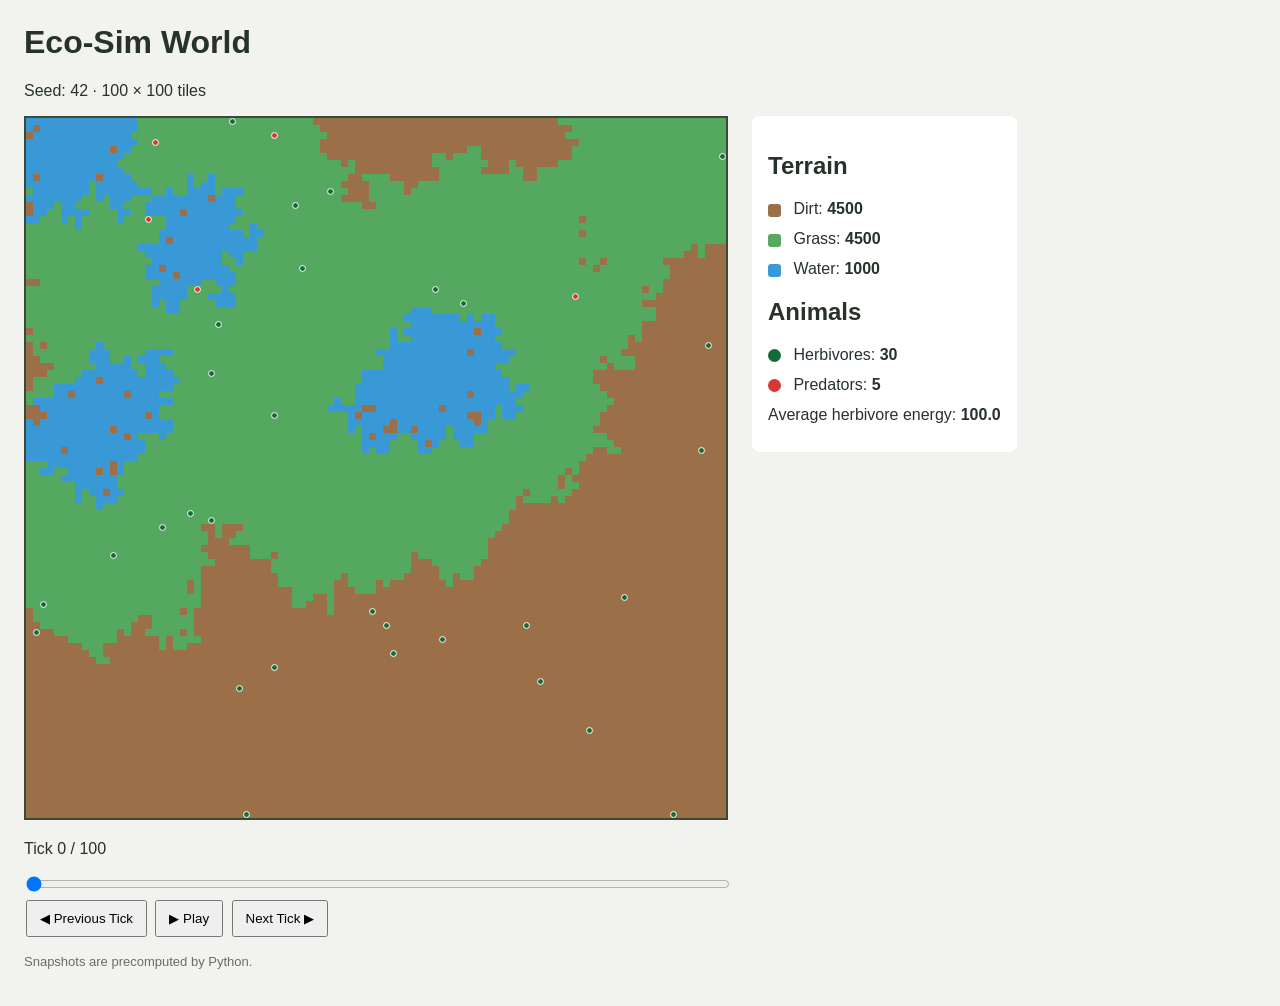
==== commit 6f78acc3: "Add animals" ====
--- a/map_preview.html
+++ b/map_preview.html
@@ -2,88 +2,223 @@
 <html lang="en">
 <head>
 <meta charset="UTF-8">
-<meta name="viewport" content="width=device-width, initial-scale=1">
-<title>Eco-Sim World Preview</title>
+<meta name="viewport" content="width=device-width, initial-scale=1.0">
+<title>Eco-Sim Live Preview</title>
 <style>
 body {
-    margin: 0;
-    padding: 24px;
-    background: #18211c;
-    color: #f1f5f2;
-    font-family: system-ui, sans-serif;
-}
-main { max-width: 850px; margin: auto; }
-h1 { margin-bottom: 6px; }
-p { color: #bdc9c0; }
-canvas {
-    display: block;
-    width: min(100%, 700px);
-    height: auto;
-    image-rendering: pixelated;
-    border: 2px solid #657569;
-    border-radius: 4px;
-    margin: 20px 0;
-}
-.stats, .legend {
+    font-family: Arial, sans-serif;
+    background: #f2f3ee;
+    color: #263328;
+    margin: 24px;
+}
+.layout {
     display: flex;
     flex-wrap: wrap;
-    gap: 18px;
-    margin: 16px 0;
-}
-.swatch {
+    gap: 24px;
+    align-items: flex-start;
+}
+canvas {
+    width: min(700px, 90vw);
+    height: min(700px, 90vw);
+    border: 2px solid #394a38;
+    image-rendering: pixelated;
+}
+.panel {
+    background: white;
+    padding: 16px;
+    border-radius: 8px;
+    min-width: 220px;
+}
+button {
+    padding: 9px 12px;
+    margin: 4px 2px;
+    cursor: pointer;
+}
+input[type="range"] { width: 100%; }
+.stat { margin: 12px 0; }
+.swatch, .animal-dot {
     display: inline-block;
-    width: 12px;
-    height: 12px;
-    margin-right: 6px;
-}
+    width: 13px;
+    height: 13px;
+    margin-right: 8px;
+    vertical-align: middle;
+    border-radius: 3px;
+}
+.animal-dot { border-radius: 50%; }
+.muted { color: #657065; font-size: 13px; }
 </style>
 </head>
 <body>
-<main>
-<h1>Eco-Sim</h1>
-<p>Generated world · Seed: 123 ·
-100 × 100 cells</p>
-
-<div class="legend">
-<span><i class="swatch" style="background:#9b7048"></i>Dirt</span>
-<span><i class="swatch" style="background:#55a85f"></i>Grass</span>
-<span><i class="swatch" style="background:#3998d6"></i>Water</span>
+<h1>Eco-Sim World</h1>
+<p>Seed: 42 · 100 × 100 tiles</p>
+
+<div class="layout">
+    <div>
+        <canvas id="map" width="700" height="700"></canvas>
+        <p id="tick-label">Tick 0</p>
+        <input id="tick-slider" type="range" min="0"
+               max="100" value="0">
+        <div>
+            <button id="previous">◀ Previous Tick</button>
+            <button id="play">▶ Play</button>
+            <button id="next">Next Tick ▶</button>
+        </div>
+        <p class="muted">Snapshots are precomputed by Python.</p>
+    </div>
+
+    <section class="panel">
+        <h2>Terrain</h2>
+        <div class="stat">
+            <span class="swatch" style="background:#9b7048"></span>
+            Dirt: <strong id="dirt-count"></strong>
+        </div>
+        <div class="stat">
+            <span class="swatch" style="background:#55a85f"></span>
+            Grass: <strong id="grass-count"></strong>
+        </div>
+        <div class="stat">
+            <span class="swatch" style="background:#3998d6"></span>
+            Water: <strong id="water-count"></strong>
+        </div>
+        <h2>Animals</h2>
+        <div class="stat">
+            <span class="animal-dot" style="background:#146b35"></span>
+            Herbivores: <strong id="herbivore-count"></strong>
+        </div>
+        <div class="stat">
+            <span class="animal-dot" style="background:#d93636"></span>
+            Predators: <strong id="predator-count"></strong>
+        </div>
+        <div class="stat">
+            Average herbivore energy:
+            <strong id="average-energy"></strong>
+        </div>
+    </section>
 </div>
 
-<canvas id="world" width="700" height="700"
-aria-label="Top-down ecosystem terrain map"></canvas>
-
-<h2>Terrain statistics</h2>
-<div class="stats" id="stats"></div>
-<p>Static preview of the Python simulation world.
-Animals and interactive controls will come later.</p>
-</main>
-
 <script>
-const terrain = [["grass", "grass", "dirt", "dirt", "grass", "grass", "grass", "grass", "water", "grass", "grass", "dirt", "grass", "dirt", "dirt", "grass", "dirt", "dirt", "grass", "dirt", "grass", "grass", "dirt", "dirt", "water", "dirt", "grass", "dirt", "grass", "grass", "dirt", "dirt", "dirt", "grass", "dirt", "grass", "grass", "dirt", "grass", "dirt", "dirt", "grass", "dirt", "grass", "water", "dirt", "dirt", "water", "grass", "grass", "dirt", "grass", "dirt", "grass", "grass", "dirt", "grass", "dirt", "dirt", "dirt", "grass", "grass", "grass", "grass", "dirt", "grass", "dirt", "dirt", "dirt", "dirt", "grass", "dirt", "grass", "water", "dirt", "dirt", "grass", "dirt", "grass", "water", "water", "grass", "dirt", "dirt", "grass", "dirt", "grass", "dirt", "dirt", "water", "dirt", "dirt", "grass", "dirt", "grass", "grass", "dirt", "dirt", "dirt", "grass"], ["dirt", "grass", "grass", "water", "grass", "grass", "dirt", "grass", "water", "grass", "grass", "grass", "dirt", "grass", "grass", "grass", "water", "dirt", "grass", "dirt", "grass", "grass", "grass", "grass", "dirt", "grass", "grass", "dirt", "dirt", "grass", "dirt", "dirt", "dirt", "dirt", "dirt", "grass", "grass", "grass", "grass", "grass", "dirt", "dirt", "water", "grass", "grass", "water", "dirt", "dirt", "dirt", "dirt", "grass", "grass", "grass", "dirt", "grass", "grass", "dirt", "dirt", "grass", "dirt", "dirt", "grass", "grass", "dirt", "dirt", "grass", "dirt", "grass", "grass", "grass", "dirt", "grass", "dirt", "dirt", "water", "dirt", "water", "grass", "grass", "grass", "dirt", "water", "grass", "dirt", "dirt", "dirt", "dirt", "dirt", "dirt", "dirt", "dirt", "grass", "grass", "dirt", "grass", "grass", "dirt", "dirt", "grass", "dirt"], ["dirt", "dirt", "grass", "grass", "grass", "dirt", "dirt", "dirt", "dirt", "water", "dirt", "grass", "dirt", "dirt", "dirt", "grass", "dirt", "grass", "grass", "grass", "grass", "grass", "dirt", "dirt", "water", "water", "dirt", "grass", "dirt", "water", "dirt", "water", "dirt", "dirt", "grass", "dirt", "dirt", "dirt", "water", "grass", "grass", "dirt", "grass", "dirt", "grass", "dirt", "water", "grass", "grass", "dirt", "dirt", "grass", "grass", "dirt", "grass", "dirt", "dirt", "dirt", "dirt", "grass", "grass", "grass", "grass", "grass", "dirt", "water", "grass", "dirt", "grass", "grass", "grass", "grass", "grass", "grass", "dirt", "dirt", "dirt", "water", "dirt", "grass", "grass", "dirt", "dirt", "grass", "grass", "grass", "dirt", "water", "grass", "dirt", "grass", "dirt", "grass", "dirt", "dirt", "grass", "dirt", "grass", "grass", "dirt"], ["grass", "grass", "dirt", "dirt", "dirt", "grass", "dirt", "dirt", "grass", "grass", "dirt", "grass", "dirt", "grass", "dirt", "dirt", "grass", "dirt", "dirt", "grass", "grass", "water", "grass", "water", "dirt", "grass", "dirt", "grass", "grass", "grass", "water", "dirt", "dirt", "dirt", "grass", "dirt", "dirt", "grass", "dirt", "grass", "dirt", "grass", "dirt", "dirt", "grass", "grass", "dirt", "dirt", "dirt", "grass", "grass", "dirt", "dirt", "dirt", "water", "dirt", "grass", "dirt", "grass", "water", "dirt", "dirt", "dirt", "dirt", "dirt", "grass", "water", "dirt", "dirt", "grass", "grass", "water", "grass", "dirt", "grass", "water", "dirt", "dirt", "dirt", "dirt", "dirt", "grass", "dirt", "grass", "grass", "water", "dirt", "grass", "water", "grass", "grass", "water", "water", "grass", "grass", "dirt", "grass", "grass", "grass", "dirt"], ["water", "dirt", "dirt", "grass", "grass", "water", "grass", "dirt", "grass", "dirt", "dirt", "dirt", "grass", "water", "dirt", "grass", "dirt", "water", "grass", "grass", "water", "grass", "dirt", "dirt", "grass", "grass", "water", "water", "dirt", "dirt", "dirt", "grass", "grass", "dirt", "grass", "grass", "grass", "dirt", "dirt", "grass", "grass", "dirt", "dirt", "grass", "dirt", "grass", "grass", "grass", "grass", "dirt", "dirt", "grass", "water", "grass", "dirt", "water", "grass", "dirt", "dirt", "dirt", "grass", "grass", "grass", "grass", "water", "dirt", "dirt", "dirt", "dirt", "dirt", "grass", "grass", "grass", "grass", "grass", "dirt", "grass", "water", "grass", "dirt", "water", "water", "dirt", "grass", "water", "grass", "grass", "dirt", "grass", "grass", "dirt", "dirt", "dirt", "grass", "grass", "dirt", "dirt", "dirt", "grass", "dirt"], ["dirt", "grass", "dirt", "water", "dirt", "grass", "dirt", "dirt", "grass", "water", "grass", "grass", "dirt", "dirt", "grass", "grass", "grass", "dirt", "grass", "dirt", "grass", "dirt", "dirt", "grass", "dirt", "dirt", "dirt", "dirt", "grass", "water", "water", "dirt", "dirt", "grass", "grass", "dirt", "dirt", "dirt", "grass", "grass", "water", "dirt", "dirt", "dirt", "water", "dirt", "water", "dirt", "grass", "grass", "grass", "dirt", "dirt", "water", "dirt", "grass", "water", "dirt", "grass", "dirt", "grass", "dirt", "dirt", "dirt", "grass", "grass", "water", "grass", "grass", "grass", "grass", "dirt", "grass", "water", "dirt", "grass", "grass", "water", "dirt", "dirt", "grass", "grass", "water", "dirt", "grass", "dirt", "dirt", "dirt", "dirt", "dirt", "dirt", "dirt", "grass", "water", "grass", "dirt", "dirt", "water", "grass", "dirt"], ["dirt", "dirt", "dirt", "dirt", "dirt", "dirt", "grass", "grass", "grass", "grass", "grass", "grass", "dirt", "dirt", "dirt", "dirt", "dirt", "dirt", "grass", "grass", "grass", "grass", "grass", "grass", "grass", "dirt", "dirt", "water", "grass", "grass", "dirt", "dirt", "grass", "water", "dirt", "grass", "dirt", "water", "dirt", "dirt", "grass", "grass", "grass", "dirt", "grass", "dirt", "grass", "dirt", "dirt", "dirt", "grass", "grass", "dirt", "dirt", "grass", "dirt", "dirt", "dirt", "grass", "grass", "grass", "dirt", "dirt", "grass", "dirt", "water", "water", "water", "grass", "water", "grass", "dirt", "grass", "grass", "dirt", "grass", "grass", "dirt", "grass", "grass", "dirt", "dirt", "grass", "grass", "grass", "dirt", "dirt", "grass", "dirt", "dirt", "grass", "dirt", "dirt", "dirt", "dirt", "grass", "dirt", "grass", "grass", "grass"], ["dirt", "dirt", "grass", "grass", "grass", "grass", "grass", "water", "dirt", "grass", "dirt", "dirt", "dirt", "dirt", "grass", "dirt", "dirt", "dirt", "grass", "grass", "grass", "grass", "water", "dirt", "water", "grass", "grass", "dirt", "grass", "grass", "water", "dirt", "grass", "dirt", "dirt", "dirt", "grass", "dirt", "grass", "dirt", "grass", "dirt", "grass", "grass", "dirt", "grass", "grass", "dirt", "grass", "dirt", "grass", "water", "dirt", "dirt", "dirt", "dirt", "grass", "water", "grass", "dirt", "grass", "grass", "dirt", "dirt", "grass", "grass", "grass", "dirt", "grass", "water", "grass", "grass", "dirt", "dirt", "dirt", "grass", "grass", "grass", "grass", "grass", "dirt", "grass", "dirt", "dirt", "grass", "dirt", "dirt", "water", "grass", "grass", "dirt", "grass", "water", "water", "grass", "grass", "grass", "dirt", "grass", "dirt"], ["grass", "grass", "grass", "dirt", "grass", "dirt", "dirt", "water", "grass", "dirt", "grass", "dirt", "grass", "grass", "grass", "grass", "dirt", "water", "grass", "water", "grass", "dirt", "dirt", "dirt", "dirt", "grass", "grass", "dirt", "grass", "dirt", "dirt", "grass", "dirt", "grass", "grass", "grass", "grass", "dirt", "water", "grass", "dirt", "dirt", "grass", "dirt", "dirt", "grass", "dirt", "water", "grass", "dirt", "dirt", "water", "dirt", "grass", "grass", "grass", "dirt", "dirt", "dirt", "dirt", "dirt", "grass", "dirt", "water", "dirt", "grass", "dirt", "dirt", "dirt", "grass", "dirt", "grass", "dirt", "grass", "dirt", "dirt", "dirt", "dirt", "dirt", "grass", "dirt", "grass", "dirt", "grass", "dirt", "water", "dirt", "grass", "dirt", "dirt", "dirt", "dirt", "dirt", "dirt", "grass", "grass", "dirt", "dirt", "grass", "dirt"], ["dirt", "dirt", "dirt", "dirt", "dirt", "grass", "dirt", "dirt", "dirt", "grass", "dirt", "dirt", "dirt", "grass", "dirt", "dirt", "grass", "dirt", "water", "grass", "dirt", "water", "dirt", "water", "dirt", "grass", "dirt", "grass", "grass", "grass", "water", "grass", "water", "water", "water", "dirt", "dirt", "dirt", "dirt", "grass", "grass", "grass", "dirt", "dirt", "grass", "grass", "water", "grass", "grass", "grass", "dirt", "dirt", "grass", "grass", "grass", "dirt", "dirt", "dirt", "dirt", "grass", "dirt", "grass", "dirt", "dirt", "grass", "grass", "grass", "grass", "dirt", "dirt", "dirt", "dirt", "grass", "grass", "water", "grass", "grass", "dirt", "grass", "grass", "grass", "dirt", "dirt", "dirt", "water", "grass", "dirt", "water", "dirt", "grass", "grass", "dirt", "grass", "grass", "dirt", "grass", "grass", "dirt", "grass", "water"], ["grass", "water", "dirt", "dirt", "grass", "grass", "grass", "grass", "dirt", "dirt", "grass", "grass", "water", "grass", "water", "dirt", "grass", "grass", "dirt", "water", "grass", "grass", "grass", "water", "grass", "grass", "grass", "dirt", "dirt", "dirt", "grass", "grass", "dirt", "dirt", "dirt", "dirt", "dirt", "grass", "dirt", "grass", "grass", "grass", "grass", "dirt", "grass", "dirt", "dirt", "dirt", "dirt", "grass", "dirt", "dirt", "grass", "grass", "water", "dirt", "grass", "grass", "dirt", "dirt", "water", "grass", "grass", "water", "dirt", "grass", "dirt", "grass", "grass", "grass", "grass", "dirt", "dirt", "grass", "grass", "grass", "dirt", "grass", "dirt", "water", "water", "grass", "grass", "water", "grass", "dirt", "grass", "grass", "water", "grass", "grass", "water", "dirt", "dirt", "water", "grass", "dirt", "grass", "grass", "grass"], ["grass", "dirt", "dirt", "dirt", "grass", "grass", "water", "grass", "grass", "grass", "dirt", "grass", "dirt", "dirt", "dirt", "grass", "dirt", "grass", "grass", "grass", "dirt", "grass", "water", "grass", "dirt", "dirt", "grass", "grass", "dirt", "water", "grass", "grass", "grass", "grass", "grass", "grass", "grass", "grass", "grass", "dirt", "dirt", "dirt", "water", "dirt", "dirt", "grass", "dirt", "dirt", "grass", "grass", "dirt", "grass", "grass", "dirt", "grass", "dirt", "dirt", "grass", "dirt", "dirt", "water", "dirt", "grass", "grass", "grass", "water", "dirt", "dirt", "grass", "dirt", "dirt", "dirt", "grass", "grass", "grass", "dirt", "grass", "grass", "water", "dirt", "water", "grass", "dirt", "grass", "dirt", "dirt", "grass", "dirt", "dirt", "grass", "dirt", "water", "dirt", "dirt", "grass", "grass", "dirt", "grass", "grass", "dirt"], ["grass", "dirt", "dirt", "grass", "grass", "grass", "grass", "grass", "water", "grass", "dirt", "grass", "dirt", "dirt", "grass", "dirt", "grass", "dirt", "dirt", "dirt", "grass", "grass", "dirt", "dirt", "dirt", "dirt", "dirt", "grass", "dirt", "grass", "grass", "dirt", "grass", "grass", "grass", "dirt", "dirt", "grass", "grass", "grass", "grass", "grass", "dirt", "dirt", "dirt", "dirt", "grass", "dirt", "dirt", "dirt", "dirt", "dirt", "grass", "dirt", "dirt", "grass", "grass", "grass", "grass", "grass", "grass", "dirt", "dirt", "dirt", "dirt", "dirt", "grass", "dirt", "grass", "dirt", "water", "grass", "grass", "grass", "grass", "dirt", "water", "grass", "dirt", "dirt", "dirt", "grass", "grass", "grass", "dirt", "grass", "grass", "dirt", "grass", "dirt", "dirt", "dirt", "grass", "water", "grass", "grass", "dirt", "dirt", "dirt", "grass"], ["dirt", "grass", "dirt", "dirt", "dirt", "dirt", "dirt", "grass", "grass", "grass", "grass", "grass", "dirt", "dirt", "dirt", "grass", "dirt", "dirt", "grass", "dirt", "dirt", "grass", "grass", "grass", "water", "grass", "grass", "grass", "dirt", "grass", "dirt", "grass", "water", "dirt", "dirt", "grass", "grass", "dirt", "grass", "dirt", "grass", "grass", "grass", "dirt", "grass", "grass", "grass", "grass", "dirt", "grass", "water", "water", "grass", "dirt", "dirt", "grass", "grass", "grass", "grass", "grass", "grass", "grass", "dirt", "dirt", "grass", "grass", "water", "grass", "dirt", "dirt", "grass", "grass", "water", "grass", "dirt", "dirt", "grass", "grass", "water", "grass", "grass", "dirt", "dirt", "dirt", "grass", "dirt", "grass", "grass", "grass", "dirt", "grass", "dirt", "dirt", "grass", "water", "grass", "grass", "grass", "grass", "dirt"], ["dirt", "dirt", "water", "dirt", "water", "grass", "dirt", "grass", "dirt", "grass", "grass", "grass", "dirt", "dirt", "grass", "dirt", "grass", "dirt", "grass", "dirt", "dirt", "dirt", "grass", "dirt", "grass", "dirt", "dirt", "dirt", "dirt", "dirt", "water", "grass", "dirt", "dirt", "water", "dirt", "dirt", "dirt", "grass", "water", "grass", "grass", "grass", "water", "water", "grass", "dirt", "grass", "grass", "grass", "water", "grass", "dirt", "grass", "dirt", "grass", "grass", "dirt", "dirt", "dirt", "grass", "dirt", "water", "grass", "grass", "grass", "water", "water", "dirt", "grass", "dirt", "grass", "dirt", "water", "water", "grass", "dirt", "grass", "grass", "dirt", "grass", "dirt", "dirt", "dirt", "dirt", "grass", "grass", "water", "water", "grass", "grass", "water", "dirt", "dirt", "dirt", "dirt", "grass", "grass", "dirt", "dirt"], ["dirt", "grass", "grass", "dirt", "dirt", "grass", "grass", "grass", "grass", "grass", "dirt", "dirt", "grass", "dirt", "grass", "dirt", "dirt", "grass", "dirt", "grass", "grass", "dirt", "grass", "grass", "grass", "dirt", "grass", "water", "grass", "grass", "grass", "water", "dirt", "grass", "grass", "dirt", "dirt", "dirt", "dirt", "dirt", "grass", "dirt", "grass", "water", "grass", "dirt", "dirt", "water", "dirt", "grass", "water", "dirt", "dirt", "grass", "dirt", "dirt", "dirt", "dirt", "grass", "grass", "dirt", "grass", "grass", "grass", "grass", "dirt", "dirt", "dirt", "grass", "dirt", "grass", "dirt", "grass", "grass", "grass", "dirt", "dirt", "grass", "grass", "water", "grass", "grass", "dirt", "grass", "dirt", "grass", "water", "dirt", "dirt", "grass", "grass", "dirt", "water", "grass", "dirt", "dirt", "water", "dirt", "dirt", "dirt"], ["grass", "dirt", "dirt", "dirt", "water", "grass", "grass", "grass", "dirt", "grass", "dirt", "dirt", "grass", "grass", "grass", "grass", "grass", "water", "grass", "grass", "dirt", "dirt", "dirt", "grass", "grass", "dirt", "grass", "dirt", "grass", "dirt", "grass", "dirt", "water", "dirt", "dirt", "grass", "grass", "grass", "grass", "dirt", "dirt", "grass", "dirt", "dirt", "dirt", "dirt", "dirt", "dirt", "grass", "grass", "grass", "grass", "dirt", "grass", "grass", "grass", "grass", "water", "grass", "grass", "dirt", "dirt", "dirt", "dirt", "dirt", "dirt", "grass", "grass", "water", "grass", "dirt", "grass", "grass", "grass", "grass", "water", "grass", "dirt", "grass", "grass", "dirt", "dirt", "water", "grass", "dirt", "grass", "water", "grass", "grass", "grass", "dirt", "water", "grass", "grass", "dirt", "grass", "grass", "dirt", "grass", "grass"], ["dirt", "grass", "dirt", "grass", "grass", "water", "grass", "dirt", "grass", "water", "grass", "grass", "dirt", "grass", "water", "water", "grass", "dirt", "dirt", "grass", "grass", "grass", "water", "dirt", "grass", "dirt", "dirt", "grass", "dirt", "dirt", "dirt", "water", "grass", "dirt", "water", "dirt", "grass", "grass", "water", "grass", "grass", "grass", "dirt", "dirt", "dirt", "dirt", "grass", "grass", "dirt", "dirt", "grass", "dirt", "dirt", "dirt", "grass", "dirt", "grass", "grass", "grass", "dirt", "grass", "grass", "dirt", "grass", "dirt", "grass", "dirt", "dirt", "grass", "grass", "grass", "water", "grass", "grass", "grass", "water", "dirt", "dirt", "water", "dirt", "grass", "grass", "water", "grass", "grass", "dirt", "dirt", "dirt", "dirt", "dirt", "grass", "grass", "grass", "dirt", "dirt", "dirt", "water", "dirt", "grass", "dirt"], ["dirt", "water", "dirt", "grass", "grass", "dirt", "grass", "dirt", "dirt", "dirt", "grass", "grass", "water", "dirt", "water", "grass", "dirt", "dirt", "water", "grass", "dirt", "grass", "grass", "dirt", "dirt", "water", "dirt", "dirt", "dirt", "grass", "dirt", "grass", "grass", "grass", "grass", "dirt", "grass", "dirt", "dirt", "grass", "grass", "dirt", "dirt", "grass", "dirt", "water", "dirt", "grass", "grass", "dirt", "dirt", "dirt", "dirt", "dirt", "grass", "grass", "dirt", "grass", "dirt", "grass", "dirt", "dirt", "grass", "dirt", "dirt", "dirt", "grass", "water", "dirt", "grass", "grass", "grass", "grass", "grass", "grass", "grass", "grass", "water", "grass", "water", "dirt", "dirt", "grass", "dirt", "grass", "dirt", "dirt", "grass", "dirt", "grass", "grass", "grass", "grass", "dirt", "grass", "dirt", "grass", "grass", "water", "grass"], ["water", "grass", "dirt", "grass", "grass", "grass", "water", "water", "water", "water", "grass", "grass", "dirt", "grass", "dirt", "grass", "dirt", "grass", "grass", "grass", "dirt", "dirt", "dirt", "dirt", "grass", "grass", "dirt", "grass", "grass", "water", "grass", "grass", "water", "dirt", "dirt", "grass", "grass", "dirt", "dirt", "grass", "grass", "dirt", "grass", "grass", "water", "grass", "dirt", "water", "grass", "grass", "water", "dirt", "dirt", "grass", "grass", "grass", "dirt", "grass", "grass", "dirt", "grass", "grass", "grass", "water", "dirt", "grass", "grass", "grass", "dirt", "grass", "grass", "grass", "dirt", "grass", "grass", "dirt", "grass", "dirt", "grass", "grass", "grass", "grass", "grass", "dirt", "dirt", "dirt", "grass", "grass", "dirt", "dirt", "dirt", "dirt", "water", "dirt", "dirt", "grass", "dirt", "grass", "dirt", "dirt"], ["dirt", "grass", "grass", "grass", "grass", "dirt", "grass", "dirt", "grass", "dirt", "dirt", "dirt", "grass", "dirt", "dirt", "dirt", "water", "dirt", "grass", "dirt", "dirt", "dirt", "dirt", "grass", "dirt", "dirt", "dirt", "water", "dirt", "dirt", "dirt", "dirt", "grass", "water", "dirt", "dirt", "grass", "dirt", "dirt", "dirt", "dirt", "grass", "dirt", "dirt", "grass", "grass", "grass", "grass", "grass", "dirt", "dirt", "dirt", "grass", "dirt", "dirt", "grass", "grass", "dirt", "dirt", "dirt", "grass", "dirt", "dirt", "grass", "grass", "dirt", "grass", "dirt", "grass", "dirt", "grass", "grass", "grass", "dirt", "dirt", "grass", "dirt", "grass", "grass", "grass", "water", "dirt", "grass", "grass", "dirt", "grass", "dirt", "water", "grass", "grass", "dirt", "grass", "water", "dirt", "grass", "dirt", "grass", "grass", "grass", "dirt"], ["dirt", "grass", "water", "water", "dirt", "dirt", "dirt", "dirt", "dirt", "dirt", "grass", "grass", "grass", "dirt", "grass", "grass", "dirt", "grass", "grass", "dirt", "dirt", "dirt", "water", "dirt", "grass", "grass", "grass", "grass", "dirt", "dirt", "grass", "grass", "dirt", "grass", "dirt", "grass", "grass", "dirt", "dirt", "dirt", "grass", "grass", "dirt", "water", "dirt", "grass", "grass", "grass", "grass", "dirt", "water", "grass", "water", "water", "grass", "dirt", "grass", "dirt", "dirt", "dirt", "dirt", "grass", "grass", "dirt", "dirt", "grass", "dirt", "dirt", "grass", "grass", "dirt", "grass", "water", "grass", "water", "water", "grass", "water", "water", "dirt", "dirt", "water", "grass", "grass", "dirt", "grass", "dirt", "dirt", "dirt", "grass", "grass", "grass", "dirt", "water", "dirt", "dirt", "dirt", "grass", "dirt", "dirt"], ["dirt", "grass", "dirt", "dirt", "grass", "water", "grass", "water", "dirt", "water", "dirt", "water", "water", "dirt", "dirt", "water", "dirt", "dirt", "water", "dirt", "dirt", "grass", "dirt", "water", "dirt", "dirt", "water", "grass", "grass", "water", "dirt", "dirt", "grass", "dirt", "grass", "grass", "grass", "grass", "grass", "water", "dirt", "dirt", "grass", "dirt", "grass", "grass", "dirt", "dirt", "dirt", "water", "grass", "grass", "grass", "water", "grass", "water", "water", "dirt", "dirt", "dirt", "grass", "dirt", "dirt", "grass", "grass", "dirt", "dirt", "dirt", "grass", "grass", "grass", "grass", "dirt", "grass", "grass", "dirt", "grass", "dirt", "dirt", "dirt", "grass", "dirt", "dirt", "grass", "dirt", "grass", "dirt", "dirt", "dirt", "water", "dirt", "dirt", "dirt", "water", "dirt", "dirt", "grass", "dirt", "grass", "grass"], ["grass", "dirt", "dirt", "water", "dirt", "dirt", "grass", "grass", "water", "grass", "grass", "grass", "grass", "grass", "dirt", "dirt", "dirt", "grass", "water", "grass", "grass", "dirt", "dirt", "grass", "dirt", "dirt", "dirt", "dirt", "dirt", "grass", "water", "dirt", "grass", "grass", "dirt", "grass", "grass", "grass", "dirt", "water", "dirt", "dirt", "dirt", "grass", "grass", "dirt", "grass", "grass", "grass", "dirt", "dirt", "water", "water", "dirt", "dirt", "grass", "grass", "grass", "dirt", "dirt", "grass", "grass", "dirt", "dirt", "dirt", "dirt", "grass", "grass", "dirt", "grass", "grass", "dirt", "dirt", "dirt", "dirt", "dirt", "grass", "dirt", "grass", "grass", "grass", "grass", "dirt", "dirt", "grass", "dirt", "grass", "grass", "water", "grass", "grass", "grass", "dirt", "grass", "water", "grass", "grass", "dirt", "grass", "grass"], ["dirt", "dirt", "water", "dirt", "dirt", "grass", "dirt", "dirt", "grass", "dirt", "grass", "water", "dirt", "dirt", "grass", "grass", "grass", "dirt", "dirt", "grass", "grass", "grass", "dirt", "grass", "grass", "dirt", "grass", "grass", "grass", "dirt", "dirt", "water", "grass", "grass", "grass", "dirt", "dirt", "dirt", "grass", "water", "dirt", "dirt", "dirt", "grass", "grass", "grass", "dirt", "dirt", "grass", "grass", "grass", "grass", "dirt", "grass", "grass", "grass", "grass", "water", "grass", "grass", "grass", "grass", "grass", "dirt", "grass", "dirt", "water", "dirt", "water", "dirt", "dirt", "dirt", "grass", "grass", "dirt", "grass", "dirt", "grass", "dirt", "dirt", "grass", "dirt", "grass", "grass", "grass", "grass", "dirt", "grass", "grass", "dirt", "grass", "dirt", "dirt", "grass", "grass", "dirt", "water", "dirt", "grass", "grass"], ["grass", "dirt", "dirt", "grass", "dirt", "dirt", "grass", "dirt", "grass", "grass", "dirt", "water", "dirt", "dirt", "grass", "dirt", "grass", "dirt", "grass", "dirt", "grass", "grass", "dirt", "dirt", "dirt", "dirt", "grass", "dirt", "grass", "dirt", "grass", "grass", "grass", "grass", "dirt", "grass", "dirt", "grass", "dirt", "dirt", "grass", "dirt", "grass", "water", "grass", "dirt", "grass", "dirt", "grass", "grass", "grass", "dirt", "dirt", "grass", "grass", "dirt", "grass", "dirt", "dirt", "dirt", "grass", "dirt", "dirt", "dirt", "water", "dirt", "dirt", "dirt", "dirt", "grass", "grass", "dirt", "grass", "dirt", "grass", "water", "dirt", "dirt", "grass", "dirt", "grass", "grass", "grass", "dirt", "dirt", "grass", "dirt", "grass", "dirt", "grass", "grass", "dirt", "dirt", "dirt", "grass", "grass", "grass", "grass", "grass", "grass"], ["dirt", "grass", "grass", "dirt", "dirt", "dirt", "grass", "dirt", "grass", "dirt", "grass", "dirt", "water", "grass", "grass", "dirt", "grass", "grass", "water", "dirt", "grass", "grass", "grass", "dirt", "dirt", "dirt", "dirt", "grass", "dirt", "grass", "dirt", "grass", "dirt", "grass", "water", "water", "grass", "water", "grass", "water", "grass", "dirt", "grass", "dirt", "grass", "grass", "water", "dirt", "dirt", "dirt", "dirt", "dirt", "dirt", "grass", "dirt", "water", "dirt", "water", "dirt", "grass", "grass", "dirt", "grass", "dirt", "dirt", "grass", "grass", "grass", "dirt", "dirt", "grass", "dirt", "grass", "dirt", "dirt", "dirt", "water", "dirt", "grass", "dirt", "dirt", "grass", "dirt", "grass", "grass", "dirt", "grass", "grass", "grass", "grass", "dirt", "water", "dirt", "dirt", "dirt", "grass", "grass", "dirt", "dirt", "dirt"], ["grass", "grass", "water", "dirt", "grass", "grass", "dirt", "grass", "water", "grass", "dirt", "grass", "water", "grass", "water", "grass", "dirt", "dirt", "water", "dirt", "grass", "dirt", "grass", "grass", "dirt", "grass", "dirt", "grass", "grass", "grass", "grass", "grass", "grass", "dirt", "dirt", "grass", "dirt", "dirt", "dirt", "grass", "dirt", "grass", "dirt", "grass", "grass", "grass", "grass", "water", "water", "grass", "water", "water", "grass", "dirt", "dirt", "grass", "dirt", "grass", "dirt", "dirt", "dirt", "grass", "dirt", "dirt", "dirt", "dirt", "grass", "grass", "grass", "grass", "grass", "grass", "grass", "grass", "grass", "dirt", "dirt", "dirt", "grass", "dirt", "grass", "grass", "grass", "water", "grass", "grass", "grass", "dirt", "water", "water", "dirt", "dirt", "grass", "dirt", "grass", "dirt", "grass", "water", "dirt", "dirt"], ["dirt", "water", "dirt", "dirt", "grass", "dirt", "water", "grass", "dirt", "dirt", "dirt", "dirt", "dirt", "grass", "grass", "grass", "dirt", "dirt", "grass", "dirt", "grass", "dirt", "dirt", "grass", "dirt", "grass", "grass", "water", "dirt", "dirt", "dirt", "dirt", "dirt", "grass", "dirt", "dirt", "dirt", "grass", "grass", "dirt", "dirt", "dirt", "dirt", "grass", "dirt", "grass", "grass", "dirt", "grass", "dirt", "dirt", "water", "grass", "dirt", "water", "dirt", "dirt", "dirt", "grass", "grass", "grass", "grass", "dirt", "dirt", "dirt", "dirt", "grass", "grass", "dirt", "water", "grass", "grass", "dirt", "grass", "dirt", "grass", "grass", "grass", "grass", "grass", "grass", "grass", "dirt", "dirt", "dirt", "grass", "dirt", "dirt", "grass", "grass", "water", "water", "grass", "water", "grass", "dirt", "dirt", "dirt", "grass", "grass"], ["grass", "dirt", "grass", "dirt", "grass", "water", "dirt", "grass", "dirt", "dirt", "dirt", "grass", "grass", "dirt", "grass", "dirt", "grass", "grass", "dirt", "dirt", "dirt", "dirt", "dirt", "grass", "dirt", "dirt", "dirt", "grass", "dirt", "dirt", "dirt", "dirt", "dirt", "grass", "grass", "dirt", "grass", "grass", "dirt", "grass", "dirt", "dirt", "dirt", "water", "grass", "grass", "water", "grass", "grass", "grass", "grass", "grass", "dirt", "water", "dirt", "water", "grass", "grass", "dirt", "grass", "water", "water", "grass", "dirt", "water", "grass", "grass", "grass", "dirt", "water", "dirt", "grass", "dirt", "water", "water", "water", "grass", "grass", "dirt", "water", "water", "grass", "dirt", "dirt", "dirt", "water", "dirt", "grass", "dirt", "grass", "dirt", "grass", "dirt", "dirt", "dirt", "grass", "dirt", "grass", "grass", "grass"], ["water", "dirt", "grass", "dirt", "grass", "grass", "grass", "dirt", "dirt", "grass", "grass", "dirt", "grass", "grass", "grass", "grass", "grass", "dirt", "dirt", "grass", "grass", "dirt", "dirt", "water", "grass", "grass", "dirt", "grass", "dirt", "dirt", "dirt", "dirt", "dirt", "water", "dirt", "dirt", "grass", "grass", "dirt", "grass", "dirt", "grass", "dirt", "grass", "dirt", "grass", "grass", "dirt", "grass", "dirt", "dirt", "dirt", "grass", "dirt", "dirt", "dirt", "grass", "dirt", "dirt", "water", "grass", "grass", "grass", "dirt", "water", "grass", "dirt", "grass", "grass", "dirt", "grass", "dirt", "grass", "water", "water", "grass", "dirt", "grass", "dirt", "dirt", "water", "dirt", "grass", "dirt", "dirt", "grass", "grass", "grass", "grass", "grass", "water", "dirt", "dirt", "dirt", "dirt", "dirt", "grass", "grass", "grass", "dirt"], ["grass", "water", "grass", "dirt", "dirt", "dirt", "dirt", "grass", "dirt", "dirt", "grass", "grass", "dirt", "dirt", "grass", "grass", "grass", "dirt", "water", "dirt", "dirt", "dirt", "grass", "grass", "dirt", "dirt", "water", "grass", "grass", "water", "water", "grass", "grass", "dirt", "water", "grass", "grass", "dirt", "grass", "dirt", "dirt", "grass", "grass", "grass", "dirt", "dirt", "dirt", "grass", "dirt", "dirt", "dirt", "dirt", "dirt", "dirt", "grass", "dirt", "grass", "dirt", "dirt", "dirt", "dirt", "grass", "dirt", "grass", "dirt", "water", "dirt", "grass", "dirt", "dirt", "grass", "dirt", "water", "water", "grass", "dirt", "dirt", "dirt", "dirt", "dirt", "dirt", "grass", "grass", "dirt", "grass", "dirt", "grass", "dirt", "dirt", "dirt", "grass", "grass", "dirt", "dirt", "dirt", "grass", "grass", "grass", "grass", "water"], ["grass", "dirt", "dirt", "dirt", "grass", "water", "grass", "dirt", "dirt", "grass", "dirt", "dirt", "grass", "dirt", "dirt", "grass", "water", "water", "grass", "grass", "dirt", "dirt", "dirt", "dirt", "grass", "dirt", "grass", "dirt", "dirt", "dirt", "grass", "grass", "dirt", "grass", "water", "dirt", "grass", "dirt", "dirt", "dirt", "dirt", "dirt", "dirt", "water", "grass", "dirt", "grass", "dirt", "grass", "grass", "grass", "grass", "dirt", "grass", "dirt", "dirt", "grass", "dirt", "water", "dirt", "grass", "grass", "dirt", "grass", "grass", "dirt", "dirt", "grass", "grass", "dirt", "grass", "grass", "grass", "dirt", "dirt", "dirt", "grass", "dirt", "dirt", "grass", "grass", "dirt", "dirt", "dirt", "dirt", "dirt", "dirt", "dirt", "grass", "dirt", "dirt", "grass", "grass", "dirt", "grass", "dirt", "dirt", "dirt", "grass", "dirt"], ["grass", "grass", "grass", "grass", "dirt", "water", "grass", "dirt", "dirt", "grass", "dirt", "dirt", "dirt", "grass", "dirt", "grass", "dirt", "dirt", "dirt", "grass", "dirt", "dirt", "dirt", "grass", "grass", "dirt", "grass", "dirt", "dirt", "water", "grass", "dirt", "dirt", "grass", "dirt", "dirt", "grass", "grass", "dirt", "dirt", "grass", "grass", "dirt", "dirt", "dirt", "water", "grass", "dirt", "dirt", "grass", "grass", "dirt", "grass", "dirt", "dirt", "dirt", "grass", "grass", "dirt", "dirt", "dirt", "dirt", "grass", "grass", "grass", "dirt", "grass", "grass", "grass", "grass", "dirt", "dirt", "dirt", "dirt", "grass", "grass", "dirt", "grass", "dirt", "water", "dirt", "dirt", "dirt", "grass", "grass", "grass", "dirt", "water", "dirt", "dirt", "dirt", "dirt", "water", "grass", "grass", "grass", "dirt", "dirt", "grass", "dirt"], ["grass", "grass", "grass", "dirt", "grass", "water", "grass", "dirt", "grass", "dirt", "grass", "grass", "grass", "grass", "water", "dirt", "grass", "dirt", "dirt", "dirt", "dirt", "grass", "water", "grass", "grass", "grass", "grass", "water", "dirt", "grass", "dirt", "water", "grass", "water", "grass", "grass", "grass", "dirt", "dirt", "dirt", "dirt", "grass", "grass", "grass", "dirt", "dirt", "dirt", "dirt", "dirt", "grass", "grass", "grass", "grass", "grass", "grass", "water", "dirt", "dirt", "grass", "dirt", "dirt", "grass", "grass", "grass", "grass", "dirt", "dirt", "water", "grass", "water", "dirt", "grass", "water", "grass", "grass", "dirt", "grass", "water", "grass", "dirt", "dirt", "grass", "dirt", "dirt", "grass", "water", "grass", "dirt", "dirt", "grass", "dirt", "grass", "dirt", "grass", "grass", "dirt", "grass", "dirt", "dirt", "dirt"], ["water", "grass", "dirt", "dirt", "grass", "dirt", "grass", "dirt", "dirt", "grass", "dirt", "grass", "dirt", "dirt", "water", "dirt", "water", "grass", "water", "grass", "water", "dirt", "grass", "grass", "water", "grass", "grass", "dirt", "water", "dirt", "dirt", "dirt", "grass", "grass", "dirt", "grass", "grass", "grass", "dirt", "grass", "dirt", "grass", "dirt", "grass", "dirt", "grass", "grass", "grass", "dirt", "dirt", "dirt", "dirt", "dirt", "dirt", "grass", "water", "water", "grass", "dirt", "grass", "dirt", "grass", "grass", "grass", "grass", "dirt", "grass", "dirt", "grass", "dirt", "dirt", "dirt", "water", "grass", "grass", "dirt", "grass", "dirt", "grass", "water", "dirt", "grass", "dirt", "grass", "grass", "dirt", "dirt", "grass", "dirt", "dirt", "dirt", "grass", "dirt", "dirt", "grass", "grass", "water", "dirt", "dirt", "dirt"], ["grass", "grass", "water", "dirt", "grass", "grass", "grass", "dirt", "grass", "grass", "grass", "dirt", "dirt", "grass", "grass", "grass", "dirt", "grass", "dirt", "grass", "grass", "grass", "grass", "water", "grass", "grass", "water", "dirt", "dirt", "grass", "dirt", "grass", "water", "grass", "grass", "dirt", "dirt", "dirt", "dirt", "water", "grass", "dirt", "grass", "dirt", "grass", "dirt", "dirt", "dirt", "grass", "dirt", "dirt", "grass", "dirt", "dirt", "dirt", "water", "grass", "dirt", "dirt", "dirt", "dirt", "dirt", "water", "grass", "grass", "dirt", "grass", "grass", "water", "dirt", "dirt", "grass", "dirt", "grass", "dirt", "dirt", "dirt", "grass", "dirt", "dirt", "dirt", "grass", "dirt", "grass", "dirt", "dirt", "dirt", "dirt", "grass", "dirt", "grass", "grass", "dirt", "dirt", "dirt", "water", "grass", "dirt", "grass", "dirt"], ["dirt", "grass", "grass", "dirt", "grass", "grass", "grass", "water", "dirt", "dirt", "grass", "grass", "grass", "dirt", "dirt", "dirt", "grass", "grass", "grass", "dirt", "dirt", "water", "grass", "dirt", "dirt", "grass", "dirt", "water", "grass", "water", "dirt", "dirt", "dirt", "dirt", "grass", "grass", "water", "dirt", "grass", "dirt", "grass", "grass", "grass", "grass", "dirt", "dirt", "dirt", "grass", "water", "water", "dirt", "dirt", "grass", "dirt", "grass", "grass", "dirt", "dirt", "dirt", "grass", "water", "dirt", "water", "dirt", "grass", "dirt", "dirt", "grass", "dirt", "dirt", "grass", "dirt", "dirt", "grass", "dirt", "grass", "water", "grass", "dirt", "dirt", "grass", "dirt", "water", "grass", "dirt", "grass", "grass", "grass", "water", "dirt", "grass", "grass", "dirt", "dirt", "grass", "grass", "grass", "dirt", "grass", "dirt"], ["water", "grass", "dirt", "grass", "dirt", "dirt", "dirt", "water", "dirt", "dirt", "dirt", "grass", "dirt", "dirt", "dirt", "grass", "dirt", "dirt", "grass", "grass", "dirt", "grass", "dirt", "dirt", "dirt", "dirt", "grass", "grass", "water", "dirt", "grass", "grass", "grass", "grass", "dirt", "grass", "grass", "dirt", "dirt", "grass", "dirt", "water", "water", "dirt", "grass", "grass", "dirt", "dirt", "dirt", "grass", "dirt", "dirt", "dirt", "grass", "grass", "grass", "grass", "dirt", "grass", "grass", "grass", "grass", "dirt", "grass", "dirt", "water", "dirt", "dirt", "grass", "dirt", "grass", "grass", "grass", "dirt", "dirt", "dirt", "dirt", "grass", "grass", "grass", "dirt", "dirt", "dirt", "dirt", "grass", "dirt", "dirt", "grass", "grass", "dirt", "water", "dirt", "dirt", "dirt", "water", "dirt", "water", "dirt", "water", "dirt"], ["dirt", "water", "dirt", "water", "grass", "dirt", "dirt", "grass", "grass", "grass", "grass", "dirt", "dirt", "dirt", "water", "dirt", "dirt", "grass", "water", "grass", "dirt", "dirt", "water", "grass", "water", "dirt", "grass", "grass", "dirt", "grass", "grass", "grass", "water", "dirt", "dirt", "dirt", "dirt", "dirt", "grass", "dirt", "grass", "water", "dirt", "water", "dirt", "grass", "dirt", "grass", "water", "dirt", "grass", "grass", "dirt", "grass", "grass", "grass", "grass", "water", "water", "dirt", "grass", "dirt", "grass", "water", "grass", "grass", "grass", "grass", "grass", "grass", "grass", "dirt", "grass", "dirt", "dirt", "grass", "grass", "dirt", "grass", "grass", "dirt", "dirt", "grass", "dirt", "dirt", "grass", "grass", "grass", "dirt", "grass", "dirt", "grass", "grass", "grass", "dirt", "dirt", "water", "grass", "dirt", "dirt"], ["dirt", "grass", "dirt", "dirt", "water", "dirt", "grass", "dirt", "grass", "dirt", "grass", "grass", "water", "dirt", "grass", "grass", "water", "dirt", "grass", "dirt", "dirt", "dirt", "grass", "grass", "grass", "grass", "grass", "grass", "grass", "grass", "grass", "grass", "grass", "dirt", "dirt", "grass", "grass", "dirt", "dirt", "dirt", "dirt", "dirt", "water", "grass", "dirt", "grass", "dirt", "grass", "grass", "water", "dirt", "grass", "grass", "grass", "grass", "dirt", "grass", "grass", "grass", "grass", "grass", "grass", "grass", "dirt", "water", "grass", "dirt", "grass", "dirt", "water", "grass", "grass", "grass", "water", "grass", "dirt", "grass", "grass", "dirt", "dirt", "dirt", "grass", "water", "dirt", "dirt", "dirt", "water", "dirt", "grass", "grass", "dirt", "dirt", "grass", "dirt", "dirt", "grass", "grass", "grass", "water", "dirt"], ["grass", "water", "dirt", "dirt", "grass", "grass", "dirt", "grass", "grass", "dirt", "grass", "dirt", "grass", "dirt", "grass", "grass", "dirt", "grass", "dirt", "grass", "grass", "dirt", "grass", "grass", "grass", "grass", "dirt", "dirt", "grass", "grass", "dirt", "dirt", "dirt", "dirt", "dirt", "dirt", "dirt", "dirt", "dirt", "grass", "grass", "grass", "water", "grass", "grass", "water", "grass", "dirt", "dirt", "grass", "grass", "grass", "grass", "grass", "grass", "dirt", "grass", "dirt", "water", "water", "grass", "grass", "dirt", "water", "grass", "water", "dirt", "dirt", "water", "grass", "dirt", "dirt", "grass", "grass", "grass", "grass", "dirt", "dirt", "grass", "dirt", "dirt", "grass", "grass", "water", "grass", "dirt", "water", "dirt", "grass", "grass", "dirt", "grass", "dirt", "grass", "dirt", "dirt", "grass", "grass", "dirt", "dirt"], ["grass", "grass", "grass", "dirt", "dirt", "dirt", "dirt", "water", "dirt", "grass", "dirt", "dirt", "dirt", "dirt", "grass", "dirt", "grass", "dirt", "grass", "water", "dirt", "grass", "grass", "grass", "grass", "grass", "dirt", "dirt", "grass", "dirt", "water", "grass", "grass", "grass", "dirt", "dirt", "dirt", "dirt", "grass", "dirt", "grass", "dirt", "water", "dirt", "grass", "grass", "grass", "grass", "dirt", "grass", "dirt", "grass", "dirt", "grass", "dirt", "dirt", "grass", "grass", "grass", "grass", "grass", "grass", "grass", "dirt", "grass", "dirt", "grass", "dirt", "grass", "dirt", "grass", "dirt", "grass", "grass", "grass", "water", "dirt", "dirt", "grass", "grass", "grass", "dirt", "dirt", "water", "grass", "dirt", "water", "grass", "dirt", "dirt", "grass", "dirt", "dirt", "dirt", "grass", "grass", "grass", "grass", "grass", "grass"], ["dirt", "grass", "grass", "grass", "dirt", "water", "dirt", "dirt", "grass", "dirt", "water", "water", "grass", "dirt", "dirt", "grass", "dirt", "grass", "grass", "dirt", "grass", "grass", "dirt", "grass", "grass", "water", "grass", "dirt", "dirt", "grass", "dirt", "grass", "grass", "grass", "dirt", "grass", "water", "grass", "dirt", "grass", "dirt", "dirt", "dirt", "water", "grass", "grass", "grass", "dirt", "water", "dirt", "grass", "grass", "grass", "grass", "dirt", "dirt", "grass", "grass", "dirt", "dirt", "dirt", "grass", "grass", "grass", "dirt", "dirt", "grass", "grass", "water", "dirt", "dirt", "dirt", "grass", "dirt", "grass", "grass", "dirt", "dirt", "grass", "dirt", "grass", "grass", "grass", "dirt", "water", "water", "grass", "dirt", "dirt", "grass", "grass", "water", "grass", "grass", "grass", "water", "grass", "dirt", "dirt", "dirt"], ["grass", "dirt", "dirt", "dirt", "grass", "dirt", "dirt", "dirt", "water", "grass", "dirt", "dirt", "grass", "grass", "dirt", "dirt", "grass", "grass", "dirt", "grass", "dirt", "grass", "grass", "water", "grass", "grass", "water", "grass", "dirt", "water", "dirt", "dirt", "dirt", "grass", "grass", "grass", "grass", "grass", "grass", "grass", "dirt", "dirt", "grass", "dirt", "dirt", "dirt", "dirt", "grass", "grass", "dirt", "dirt", "water", "dirt", "grass", "grass", "dirt", "dirt", "grass", "grass", "dirt", "grass", "grass", "dirt", "grass", "dirt", "dirt", "dirt", "grass", "grass", "grass", "dirt", "grass", "grass", "grass", "grass", "dirt", "dirt", "water", "dirt", "dirt", "grass", "dirt", "grass", "grass", "dirt", "grass", "grass", "dirt", "dirt", "dirt", "grass", "grass", "dirt", "grass", "grass", "grass", "grass", "grass", "grass", "grass"], ["dirt", "grass", "grass", "dirt", "dirt", "dirt", "grass", "dirt", "dirt", "dirt", "dirt", "grass", "grass", "grass", "grass", "grass", "grass", "dirt", "dirt", "water", "grass", "dirt", "grass", "grass", "grass", "dirt", "grass", "water", "grass", "grass", "dirt", "dirt", "grass", "dirt", "grass", "water", "dirt", "dirt", "grass", "dirt", "grass", "dirt", "dirt", "grass", "dirt", "dirt", "grass", "dirt", "dirt", "grass", "dirt", "grass", "dirt", "grass", "grass", "dirt", "grass", "grass", "dirt", "grass", "grass", "water", "grass", "dirt", "dirt", "grass", "dirt", "dirt", "dirt", "grass", "grass", "dirt", "dirt", "grass", "dirt", "dirt", "dirt", "dirt", "grass", "grass", "grass", "grass", "grass", "dirt", "grass", "dirt", "grass", "dirt", "grass", "dirt", "dirt", "dirt", "grass", "dirt", "dirt", "grass", "grass", "dirt", "dirt", "dirt"], ["grass", "grass", "dirt", "dirt", "dirt", "water", "dirt", "grass", "dirt", "dirt", "dirt", "dirt", "grass", "grass", "water", "grass", "dirt", "grass", "dirt", "grass", "dirt", "dirt", "grass", "dirt", "dirt", "dirt", "water", "grass", "water", "dirt", "grass", "grass", "grass", "grass", "grass", "dirt", "dirt", "dirt", "water", "dirt", "grass", "grass", "water", "dirt", "dirt", "dirt", "grass", "dirt", "dirt", "dirt", "water", "grass", "grass", "dirt", "grass", "grass", "grass", "grass", "grass", "grass", "dirt", "dirt", "dirt", "dirt", "grass", "grass", "dirt", "dirt", "dirt", "grass", "dirt", "dirt", "grass", "grass", "water", "dirt", "grass", "dirt", "dirt", "dirt", "dirt", "grass", "dirt", "water", "grass", "grass", "dirt", "grass", "grass", "dirt", "dirt", "grass", "dirt", "grass", "dirt", "grass", "grass", "dirt", "dirt", "water"], ["dirt", "grass", "grass", "dirt", "dirt", "dirt", "grass", "dirt", "grass", "grass", "grass", "dirt", "water", "dirt", "grass", "grass", "grass", "dirt", "dirt", "grass", "grass", "grass", "grass", "dirt", "dirt", "dirt", "grass", "water", "grass", "grass", "dirt", "dirt", "grass", "dirt", "dirt", "dirt", "dirt", "grass", "grass", "grass", "dirt", "grass", "grass", "grass", "dirt", "dirt", "grass", "dirt", "grass", "water", "dirt", "dirt", "water", "dirt", "dirt", "water", "grass", "water", "grass", "grass", "grass", "grass", "grass", "grass", "grass", "grass", "dirt", "grass", "water", "water", "water", "grass", "dirt", "grass", "grass", "water", "dirt", "grass", "grass", "dirt", "water", "dirt", "grass", "dirt", "dirt", "dirt", "dirt", "dirt", "grass", "grass", "grass", "grass", "grass", "grass", "grass", "grass", "grass", "grass", "grass", "water"], ["dirt", "grass", "grass", "grass", "dirt", "dirt", "water", "water", "dirt", "grass", "grass", "grass", "grass", "grass", "dirt", "dirt", "grass", "grass", "dirt", "water", "grass", "grass", "grass", "dirt", "grass", "dirt", "grass", "dirt", "dirt", "grass", "grass", "dirt", "grass", "dirt", "grass", "dirt", "grass", "grass", "grass", "dirt", "dirt", "dirt", "grass", "dirt", "dirt", "dirt", "dirt", "grass", "dirt", "dirt", "water", "dirt", "grass", "grass", "grass", "dirt", "dirt", "dirt", "dirt", "grass", "grass", "grass", "dirt", "grass", "dirt", "grass", "grass", "dirt", "dirt", "dirt", "dirt", "dirt", "dirt", "dirt", "dirt", "dirt", "grass", "grass", "dirt", "dirt", "dirt", "dirt", "dirt", "dirt", "grass", "grass", "water", "dirt", "dirt", "water", "dirt", "grass", "dirt", "dirt", "dirt", "dirt", "dirt", "water", "dirt", "water"], ["grass", "dirt", "dirt", "dirt", "water", "dirt", "dirt", "grass", "dirt", "water", "grass", "dirt", "dirt", "grass", "dirt", "dirt", "dirt", "dirt", "grass", "dirt", "grass", "water", "dirt", "dirt", "water", "water", "dirt", "water", "dirt", "water", "dirt", "dirt", "dirt", "dirt", "grass", "grass", "dirt", "water", "grass", "dirt", "grass", "grass", "dirt", "grass", "dirt", "grass", "dirt", "grass", "dirt", "grass", "dirt", "dirt", "dirt", "grass", "dirt", "dirt", "grass", "dirt", "grass", "grass", "dirt", "dirt", "dirt", "water", "dirt", "dirt", "water", "dirt", "dirt", "dirt", "grass", "dirt", "dirt", "dirt", "grass", "dirt", "water", "grass", "grass", "dirt", "grass", "grass", "water", "grass", "grass", "grass", "dirt", "dirt", "water", "grass", "water", "dirt", "grass", "grass", "dirt", "grass", "grass", "water", "grass", "grass"], ["dirt", "grass", "grass", "dirt", "dirt", "dirt", "dirt", "grass", "dirt", "grass", "grass", "water", "grass", "grass", "dirt", "grass", "grass", "grass", "dirt", "dirt", "grass", "dirt", "grass", "water", "dirt", "grass", "grass", "grass", "water", "grass", "dirt", "grass", "dirt", "dirt", "water", "grass", "dirt", "dirt", "dirt", "dirt", "grass", "dirt", "grass", "dirt", "dirt", "dirt", "grass", "dirt", "grass", "water", "grass", "dirt", "grass", "grass", "dirt", "dirt", "grass", "dirt", "dirt", "grass", "dirt", "grass", "grass", "dirt", "dirt", "grass", "dirt", "dirt", "dirt", "dirt", "dirt", "grass", "dirt", "water", "dirt", "grass", "dirt", "dirt", "dirt", "water", "dirt", "dirt", "dirt", "grass", "grass", "grass", "grass", "grass", "grass", "dirt", "grass", "grass", "dirt", "grass", "grass", "dirt", "grass", "dirt", "water", "dirt"], ["grass", "dirt", "water", "dirt", "grass", "dirt", "dirt", "dirt", "dirt", "grass", "grass", "dirt", "dirt", "grass", "water", "dirt", "dirt", "grass", "dirt", "dirt", "grass", "grass", "grass", "grass", "water", "dirt", "grass", "grass", "grass", "water", "grass", "dirt", "dirt", "grass", "grass", "dirt", "dirt", "grass", "dirt", "dirt", "water", "dirt", "dirt", "dirt", "grass", "grass", "grass", "grass", "dirt", "dirt", "dirt", "grass", "dirt", "grass", "grass", "grass", "dirt", "grass", "dirt", "grass", "dirt", "grass", "dirt", "dirt", "dirt", "dirt", "dirt", "grass", "water", "dirt", "grass", "grass", "dirt", "dirt", "grass", "dirt", "grass", "grass", "dirt", "dirt", "dirt", "grass", "grass", "grass", "grass", "dirt", "dirt", "grass", "grass", "grass", "grass", "dirt", "dirt", "dirt", "dirt", "dirt", "grass", "grass", "dirt", "dirt"], ["grass", "grass", "dirt", "grass", "grass", "grass", "grass", "grass", "water", "grass", "dirt", "grass", "dirt", "grass", "dirt", "grass", "grass", "grass", "water", "grass", "grass", "grass", "grass", "dirt", "dirt", "dirt", "dirt", "grass", "dirt", "dirt", "dirt", "water", "grass", "dirt", "grass", "water", "dirt", "grass", "grass", "grass", "grass", "dirt", "dirt", "grass", "grass", "dirt", "dirt", "dirt", "grass", "grass", "water", "dirt", "dirt", "water", "dirt", "water", "water", "grass", "grass", "grass", "grass", "dirt", "grass", "water", "dirt", "water", "dirt", "grass", "grass", "dirt", "water", "grass", "dirt", "dirt", "grass", "dirt", "water", "water", "grass", "dirt", "grass", "dirt", "grass", "grass", "dirt", "dirt", "dirt", "grass", "dirt", "grass", "dirt", "grass", "grass", "grass", "dirt", "water", "dirt", "grass", "dirt", "grass"], ["grass", "grass", "grass", "dirt", "grass", "dirt", "grass", "grass", "dirt", "dirt", "dirt", "grass", "grass", "dirt", "dirt", "grass", "dirt", "dirt", "grass", "dirt", "dirt", "dirt", "grass", "dirt", "dirt", "dirt", "grass", "dirt", "grass", "grass", "dirt", "grass", "grass", "dirt", "water", "water", "dirt", "dirt", "grass", "grass", "grass", "dirt", "water", "dirt", "dirt", "dirt", "dirt", "grass", "grass", "dirt", "grass", "grass", "dirt", "grass", "dirt", "dirt", "grass", "dirt", "grass", "grass", "dirt", "water", "dirt", "dirt", "dirt", "grass", "dirt", "dirt", "grass", "dirt", "grass", "dirt", "dirt", "dirt", "grass", "water", "dirt", "grass", "grass", "grass", "grass", "grass", "dirt", "dirt", "water", "dirt", "grass", "grass", "water", "grass", "grass", "dirt", "grass", "water", "water", "dirt", "dirt", "dirt", "dirt", "grass"], ["grass", "grass", "dirt", "grass", "water", "grass", "dirt", "grass", "dirt", "dirt", "dirt", "grass", "dirt", "grass", "dirt", "dirt", "water", "dirt", "dirt", "dirt", "water", "dirt", "grass", "dirt", "dirt", "dirt", "dirt", "grass", "dirt", "water", "grass", "dirt", "grass", "water", "grass", "grass", "water", "dirt", "dirt", "grass", "grass", "grass", "grass", "grass", "grass", "grass", "grass", "grass", "grass", "grass", "grass", "grass", "dirt", "dirt", "grass", "dirt", "dirt", "dirt", "grass", "dirt", "grass", "grass", "grass", "grass", "dirt", "dirt", "dirt", "dirt", "dirt", "dirt", "water", "grass", "dirt", "dirt", "dirt", "grass", "dirt", "dirt", "grass", "grass", "grass", "dirt", "grass", "grass", "grass", "grass", "dirt", "grass", "dirt", "dirt", "dirt", "grass", "dirt", "dirt", "dirt", "water", "water", "grass", "grass", "dirt"], ["dirt", "dirt", "dirt", "grass", "dirt", "grass", "dirt", "grass", "grass", "grass", "dirt", "dirt", "grass", "grass", "water", "dirt", "dirt", "grass", "grass", "dirt", "grass", "grass", "dirt", "dirt", "dirt", "grass", "grass", "grass", "dirt", "grass", "grass", "grass", "grass", "dirt", "grass", "grass", "dirt", "dirt", "grass", "grass", "grass", "grass", "dirt", "grass", "grass", "dirt", "water", "dirt", "grass", "dirt", "dirt", "dirt", "dirt", "dirt", "dirt", "dirt", "grass", "grass", "grass", "grass", "dirt", "grass", "dirt", "dirt", "grass", "grass", "dirt", "dirt", "grass", "dirt", "dirt", "grass", "dirt", "water", "dirt", "grass", "dirt", "grass", "dirt", "water", "dirt", "grass", "grass", "grass", "grass", "dirt", "grass", "dirt", "water", "dirt", "water", "water", "dirt", "grass", "grass", "dirt", "grass", "dirt", "dirt", "grass"], ["dirt", "dirt", "grass", "water", "grass", "grass", "grass", "dirt", "grass", "grass", "dirt", "grass", "grass", "dirt", "grass", "grass", "dirt", "dirt", "grass", "grass", "grass", "water", "dirt", "dirt", "water", "grass", "grass", "dirt", "water", "grass", "dirt", "grass", "grass", "grass", "dirt", "grass", "water", "water", "grass", "dirt", "grass", "grass", "dirt", "water", "grass", "dirt", "grass", "grass", "dirt", "water", "grass", "dirt", "water", "dirt", "grass", "grass", "dirt", "grass", "grass", "dirt", "dirt", "water", "dirt", "dirt", "dirt", "grass", "grass", "water", "dirt", "dirt", "grass", "dirt", "dirt", "grass", "dirt", "dirt", "water", "dirt", "grass", "dirt", "grass", "grass", "dirt", "dirt", "dirt", "dirt", "dirt", "dirt", "grass", "grass", "dirt", "dirt", "dirt", "grass", "water", "dirt", "grass", "grass", "grass", "grass"], ["grass", "dirt", "dirt", "dirt", "dirt", "dirt", "dirt", "grass", "dirt", "dirt", "grass", "grass", "grass", "dirt", "water", "dirt", "grass", "grass", "grass", "grass", "grass", "water", "dirt", "grass", "dirt", "grass", "dirt", "dirt", "dirt", "water", "grass", "dirt", "dirt", "grass", "dirt", "dirt", "dirt", "dirt", "grass", "dirt", "grass", "dirt", "water", "dirt", "grass", "grass", "dirt", "dirt", "dirt", "grass", "grass", "dirt", "grass", "grass", "grass", "grass", "dirt", "grass", "dirt", "dirt", "dirt", "grass", "grass", "grass", "grass", "grass", "water", "grass", "grass", "grass", "grass", "grass", "dirt", "grass", "grass", "dirt", "dirt", "dirt", "grass", "dirt", "grass", "dirt", "dirt", "dirt", "water", "dirt", "dirt", "dirt", "water", "grass", "grass", "grass", "dirt", "dirt", "grass", "grass", "dirt", "grass", "dirt", "grass"], ["dirt", "water", "grass", "dirt", "dirt", "dirt", "grass", "dirt", "dirt", "grass", "grass", "dirt", "water", "grass", "dirt", "dirt", "grass", "dirt", "dirt", "grass", "dirt", "grass", "grass", "grass", "grass", "grass", "grass", "dirt", "dirt", "dirt", "dirt", "grass", "dirt", "grass", "dirt", "dirt", "dirt", "dirt", "grass", "water", "dirt", "grass", "grass", "grass", "water", "dirt", "water", "grass", "water", "dirt", "water", "dirt", "dirt", "dirt", "grass", "grass", "grass", "grass", "grass", "dirt", "grass", "water", "grass", "dirt", "grass", "grass", "grass", "grass", "grass", "dirt", "dirt", "grass", "dirt", "dirt", "dirt", "dirt", "dirt", "dirt", "grass", "dirt", "dirt", "water", "grass", "dirt", "grass", "grass", "grass", "water", "dirt", "grass", "grass", "dirt", "water", "grass", "grass", "grass", "dirt", "grass", "dirt", "water"], ["grass", "grass", "grass", "dirt", "dirt", "dirt", "water", "grass", "grass", "dirt", "dirt", "grass", "grass", "water", "dirt", "grass", "dirt", "dirt", "grass", "dirt", "grass", "dirt", "grass", "grass", "grass", "dirt", "dirt", "grass", "dirt", "dirt", "grass", "dirt", "water", "grass", "dirt", "dirt", "water", "dirt", "water", "dirt", "grass", "dirt", "dirt", "grass", "grass", "grass", "dirt", "dirt", "grass", "grass", "dirt", "grass", "dirt", "grass", "dirt", "grass", "water", "water", "dirt", "water", "dirt", "dirt", "dirt", "dirt", "dirt", "dirt", "grass", "dirt", "grass", "grass", "grass", "dirt", "dirt", "dirt", "water", "grass", "grass", "grass", "dirt", "dirt", "dirt", "dirt", "dirt", "dirt", "grass", "water", "dirt", "grass", "grass", "water", "dirt", "dirt", "water", "grass", "dirt", "grass", "water", "dirt", "dirt", "grass"], ["grass", "water", "grass", "grass", "dirt", "grass", "water", "dirt", "grass", "grass", "grass", "grass", "grass", "dirt", "grass", "dirt", "dirt", "dirt", "dirt", "dirt", "grass", "grass", "dirt", "dirt", "water", "grass", "grass", "dirt", "dirt", "grass", "dirt", "water", "dirt", "grass", "dirt", "water", "grass", "dirt", "grass", "grass", "dirt", "grass", "grass", "grass", "dirt", "water", "grass", "grass", "dirt", "dirt", "grass", "dirt", "grass", "dirt", "dirt", "dirt", "dirt", "water", "dirt", "grass", "dirt", "grass", "grass", "grass", "water", "grass", "grass", "dirt", "grass", "dirt", "dirt", "grass", "grass", "grass", "dirt", "dirt", "dirt", "grass", "dirt", "water", "dirt", "grass", "dirt", "grass", "grass", "dirt", "dirt", "dirt", "grass", "dirt", "dirt", "water", "dirt", "water", "grass", "grass", "dirt", "dirt", "grass", "dirt"], ["dirt", "dirt", "grass", "grass", "dirt", "water", "grass", "dirt", "dirt", "dirt", "dirt", "dirt", "dirt", "grass", "grass", "dirt", "grass", "dirt", "dirt", "dirt", "grass", "grass", "grass", "water", "dirt", "dirt", "dirt", "grass", "grass", "grass", "dirt", "grass", "grass", "dirt", "grass", "dirt", "dirt", "dirt", "grass", "dirt", "water", "dirt", "dirt", "grass", "dirt", "grass", "grass", "grass", "grass", "dirt", "grass", "dirt", "grass", "grass", "grass", "dirt", "dirt", "grass", "dirt", "dirt", "dirt", "grass", "grass", "grass", "grass", "dirt", "water", "dirt", "grass", "dirt", "dirt", "grass", "dirt", "dirt", "water", "water", "dirt", "dirt", "grass", "dirt", "dirt", "grass", "dirt", "grass", "dirt", "water", "grass", "grass", "dirt", "grass", "grass", "dirt", "water", "grass", "dirt", "dirt", "grass", "grass", "grass", "dirt"], ["grass", "grass", "grass", "dirt", "dirt", "grass", "dirt", "water", "grass", "grass", "dirt", "grass", "grass", "dirt", "dirt", "dirt", "grass", "grass", "grass", "grass", "dirt", "grass", "dirt", "grass", "dirt", "grass", "grass", "dirt", "water", "water", "grass", "dirt", "dirt", "dirt", "grass", "dirt", "dirt", "grass", "water", "dirt", "dirt", "dirt", "grass", "grass", "grass", "dirt", "dirt", "dirt", "water", "dirt", "dirt", "grass", "dirt", "dirt", "grass", "dirt", "grass", "grass", "dirt", "grass", "dirt", "water", "dirt", "grass", "dirt", "dirt", "grass", "dirt", "dirt", "grass", "grass", "grass", "grass", "dirt", "grass", "dirt", "grass", "grass", "dirt", "water", "grass", "grass", "dirt", "grass", "dirt", "grass", "grass", "grass", "dirt", "dirt", "grass", "grass", "dirt", "water", "dirt", "water", "dirt", "dirt", "dirt", "grass"], ["dirt", "dirt", "grass", "grass", "grass", "dirt", "dirt", "dirt", "grass", "grass", "water", "dirt", "grass", "dirt", "grass", "grass", "water", "grass", "grass", "grass", "water", "grass", "dirt", "grass", "grass", "dirt", "grass", "dirt", "dirt", "grass", "dirt", "dirt", "dirt", "grass", "dirt", "grass", "dirt", "dirt", "water", "grass", "grass", "grass", "dirt", "dirt", "dirt", "water", "grass", "dirt", "grass", "dirt", "water", "dirt", "water", "dirt", "water", "dirt", "dirt", "water", "dirt", "water", "dirt", "grass", "grass", "dirt", "dirt", "grass", "grass", "dirt", "water", "water", "grass", "dirt", "dirt", "grass", "dirt", "grass", "grass", "dirt", "dirt", "dirt", "dirt", "grass", "dirt", "grass", "dirt", "grass", "dirt", "grass", "grass", "dirt", "grass", "grass", "grass", "dirt", "water", "dirt", "dirt", "dirt", "grass", "dirt"], ["dirt", "dirt", "dirt", "dirt", "dirt", "grass", "dirt", "grass", "dirt", "grass", "dirt", "dirt", "grass", "dirt", "grass", "dirt", "water", "water", "dirt", "grass", "water", "grass", "dirt", "grass", "dirt", "grass", "grass", "dirt", "grass", "grass", "dirt", "dirt", "grass", "dirt", "water", "dirt", "grass", "dirt", "dirt", "dirt", "water", "dirt", "grass", "dirt", "dirt", "water", "grass", "dirt", "grass", "grass", "grass", "dirt", "grass", "grass", "grass", "water", "dirt", "dirt", "grass", "dirt", "grass", "dirt", "water", "dirt", "dirt", "water", "dirt", "dirt", "dirt", "grass", "grass", "grass", "grass", "grass", "dirt", "dirt", "water", "water", "water", "dirt", "grass", "dirt", "water", "grass", "water", "dirt", "water", "grass", "grass", "grass", "water", "dirt", "water", "dirt", "grass", "grass", "dirt", "dirt", "water", "dirt"], ["dirt", "grass", "grass", "grass", "grass", "dirt", "grass", "dirt", "dirt", "grass", "dirt", "dirt", "water", "grass", "grass", "grass", "water", "grass", "grass", "grass", "grass", "dirt", "dirt", "grass", "dirt", "dirt", "grass", "grass", "grass", "dirt", "grass", "dirt", "grass", "water", "water", "dirt", "grass", "dirt", "grass", "grass", "dirt", "grass", "dirt", "dirt", "dirt", "grass", "dirt", "dirt", "dirt", "dirt", "grass", "water", "water", "dirt", "grass", "dirt", "water", "grass", "dirt", "dirt", "grass", "grass", "dirt", "grass", "grass", "dirt", "dirt", "dirt", "grass", "grass", "grass", "grass", "dirt", "grass", "grass", "grass", "water", "dirt", "grass", "dirt", "dirt", "grass", "grass", "grass", "dirt", "water", "dirt", "dirt", "grass", "dirt", "grass", "grass", "dirt", "water", "dirt", "water", "dirt", "grass", "grass", "grass"], ["dirt", "grass", "grass", "water", "dirt", "grass", "dirt", "water", "dirt", "grass", "dirt", "dirt", "grass", "dirt", "dirt", "dirt", "grass", "dirt", "dirt", "dirt", "grass", "dirt", "grass", "dirt", "grass", "grass", "grass", "grass", "grass", "grass", "dirt", "grass", "grass", "grass", "grass", "grass", "water", "dirt", "dirt", "grass", "grass", "grass", "grass", "grass", "grass", "grass", "grass", "dirt", "dirt", "water", "dirt", "grass", "dirt", "grass", "dirt", "dirt", "dirt", "dirt", "dirt", "grass", "grass", "grass", "grass", "dirt", "dirt", "grass", "grass", "grass", "grass", "dirt", "grass", "dirt", "grass", "grass", "grass", "dirt", "dirt", "dirt", "grass", "dirt", "grass", "grass", "dirt", "dirt", "dirt", "dirt", "grass", "dirt", "dirt", "grass", "grass", "dirt", "grass", "grass", "dirt", "grass", "grass", "grass", "grass", "dirt"], ["dirt", "grass", "grass", "grass", "water", "dirt", "dirt", "grass", "grass", "grass", "grass", "water", "dirt", "grass", "grass", "grass", "grass", "grass", "dirt", "water", "grass", "water", "dirt", "grass", "grass", "water", "grass", "water", "water", "dirt", "dirt", "dirt", "dirt", "grass", "grass", "water", "water", "dirt", "dirt", "grass", "grass", "grass", "dirt", "dirt", "grass", "water", "dirt", "grass", "grass", "dirt", "dirt", "dirt", "dirt", "dirt", "grass", "grass", "grass", "grass", "grass", "dirt", "grass", "dirt", "grass", "water", "dirt", "dirt", "dirt", "grass", "grass", "water", "dirt", "grass", "dirt", "dirt", "water", "dirt", "dirt", "dirt", "dirt", "grass", "water", "grass", "grass", "grass", "grass", "grass", "water", "water", "water", "water", "grass", "grass", "grass", "grass", "dirt", "grass", "grass", "dirt", "dirt", "dirt"], ["dirt", "dirt", "dirt", "grass", "grass", "grass", "water", "grass", "grass", "grass", "grass", "dirt", "grass", "grass", "grass", "dirt", "dirt", "grass", "dirt", "dirt", "grass", "grass", "dirt", "dirt", "grass", "grass", "dirt", "grass", "dirt", "grass", "dirt", "grass", "dirt", "water", "water", "dirt", "dirt", "grass", "grass", "grass", "grass", "grass", "grass", "dirt", "dirt", "grass", "dirt", "dirt", "dirt", "dirt", "grass", "grass", "dirt", "dirt", "dirt", "grass", "dirt", "dirt", "grass", "dirt", "grass", "dirt", "grass", "water", "grass", "grass", "dirt", "dirt", "grass", "water", "dirt", "grass", "grass", "dirt", "dirt", "grass", "grass", "grass", "grass", "grass", "dirt", "grass", "grass", "dirt", "water", "grass", "grass", "dirt", "grass", "grass", "dirt", "grass", "grass", "water", "dirt", "dirt", "grass", "dirt", "dirt", "grass"], ["dirt", "grass", "dirt", "water", "dirt", "dirt", "dirt", "grass", "water", "dirt", "grass", "grass", "grass", "dirt", "grass", "dirt", "grass", "water", "dirt", "dirt", "dirt", "water", "dirt", "dirt", "water", "grass", "grass", "grass", "grass", "grass", "grass", "grass", "grass", "water", "grass", "water", "grass", "grass", "grass", "dirt", "dirt", "dirt", "dirt", "dirt", "dirt", "dirt", "dirt", "water", "dirt", "grass", "grass", "grass", "water", "dirt", "dirt", "grass", "dirt", "grass", "dirt", "water", "dirt", "grass", "dirt", "grass", "grass", "grass", "grass", "dirt", "grass", "grass", "grass", "grass", "dirt", "grass", "grass", "dirt", "grass", "grass", "water", "water", "grass", "dirt", "grass", "dirt", "dirt", "dirt", "grass", "dirt", "dirt", "water", "grass", "dirt", "dirt", "dirt", "dirt", "grass", "dirt", "dirt", "dirt", "grass"], ["dirt", "dirt", "dirt", "dirt", "grass", "dirt", "dirt", "grass", "grass", "dirt", "grass", "grass", "dirt", "dirt", "grass", "grass", "dirt", "grass", "dirt", "grass", "dirt", "dirt", "grass", "grass", "water", "dirt", "grass", "grass", "grass", "water", "dirt", "grass", "dirt", "dirt", "grass", "grass", "grass", "dirt", "dirt", "grass", "dirt", "dirt", "grass", "dirt", "dirt", "dirt", "dirt", "water", "grass", "grass", "grass", "dirt", "dirt", "dirt", "grass", "grass", "dirt", "dirt", "water", "grass", "water", "dirt", "dirt", "dirt", "dirt", "dirt", "grass", "water", "grass", "grass", "grass", "dirt", "dirt", "grass", "grass", "grass", "dirt", "dirt", "dirt", "grass", "dirt", "dirt", "dirt", "grass", "dirt", "dirt", "grass", "grass", "grass", "water", "dirt", "dirt", "grass", "grass", "dirt", "dirt", "dirt", "grass", "dirt", "grass"], ["water", "dirt", "grass", "grass", "grass", "grass", "grass", "grass", "dirt", "dirt", "grass", "dirt", "dirt", "dirt", "grass", "dirt", "grass", "grass", "grass", "dirt", "water", "grass", "dirt", "grass", "grass", "dirt", "dirt", "grass", "grass", "grass", "dirt", "dirt", "dirt", "dirt", "grass", "dirt", "water", "water", "grass", "grass", "grass", "dirt", "grass", "grass", "grass", "dirt", "dirt", "grass", "grass", "grass", "dirt", "water", "grass", "dirt", "dirt", "grass", "dirt", "dirt", "dirt", "grass", "grass", "dirt", "dirt", "dirt", "water", "grass", "grass", "dirt", "dirt", "dirt", "grass", "water", "dirt", "grass", "dirt", "water", "grass", "grass", "dirt", "dirt", "dirt", "grass", "dirt", "dirt", "grass", "dirt", "grass", "water", "dirt", "grass", "dirt", "dirt", "grass", "dirt", "dirt", "grass", "dirt", "grass", "dirt", "dirt"], ["grass", "grass", "grass", "dirt", "dirt", "grass", "grass", "grass", "grass", "grass", "grass", "dirt", "water", "dirt", "grass", "dirt", "dirt", "grass", "grass", "grass", "dirt", "water", "grass", "dirt", "grass", "dirt", "dirt", "grass", "dirt", "dirt", "dirt", "dirt", "grass", "grass", "grass", "dirt", "dirt", "dirt", "dirt", "dirt", "grass", "grass", "grass", "dirt", "dirt", "dirt", "grass", "dirt", "dirt", "grass", "water", "dirt", "grass", "dirt", "grass", "grass", "water", "grass", "grass", "grass", "grass", "grass", "grass", "dirt", "grass", "grass", "dirt", "grass", "dirt", "water", "water", "grass", "dirt", "grass", "grass", "grass", "dirt", "grass", "dirt", "grass", "grass", "grass", "water", "water", "grass", "dirt", "water", "grass", "grass", "dirt", "water", "dirt", "grass", "dirt", "grass", "grass", "grass", "grass", "dirt", "water"], ["dirt", "grass", "dirt", "dirt", "grass", "dirt", "grass", "dirt", "grass", "dirt", "dirt", "dirt", "grass", "grass", "grass", "dirt", "grass", "grass", "grass", "grass", "grass", "grass", "dirt", "dirt", "grass", "grass", "dirt", "dirt", "dirt", "water", "dirt", "dirt", "water", "dirt", "grass", "dirt", "dirt", "grass", "grass", "dirt", "grass", "grass", "grass", "dirt", "dirt", "grass", "grass", "grass", "grass", "dirt", "water", "grass", "dirt", "grass", "grass", "grass", "grass", "water", "grass", "dirt", "dirt", "grass", "dirt", "dirt", "dirt", "dirt", "dirt", "grass", "dirt", "dirt", "grass", "dirt", "dirt", "dirt", "grass", "dirt", "dirt", "dirt", "grass", "water", "dirt", "grass", "dirt", "dirt", "grass", "grass", "dirt", "dirt", "grass", "grass", "grass", "dirt", "dirt", "grass", "dirt", "grass", "grass", "grass", "dirt", "grass"], ["dirt", "water", "grass", "dirt", "dirt", "dirt", "grass", "grass", "dirt", "grass", "grass", "dirt", "grass", "dirt", "dirt", "grass", "dirt", "dirt", "dirt", "dirt", "grass", "dirt", "dirt", "grass", "grass", "dirt", "grass", "dirt", "dirt", "dirt", "grass", "grass", "dirt", "dirt", "dirt", "grass", "grass", "dirt", "grass", "water", "dirt", "dirt", "grass", "grass", "grass", "grass", "dirt", "dirt", "dirt", "water", "grass", "grass", "dirt", "grass", "dirt", "dirt", "grass", "grass", "dirt", "dirt", "grass", "dirt", "grass", "dirt", "water", "dirt", "grass", "water", "grass", "dirt", "grass", "dirt", "grass", "water", "dirt", "grass", "dirt", "dirt", "dirt", "grass", "grass", "dirt", "grass", "grass", "water", "water", "dirt", "grass", "dirt", "dirt", "grass", "grass", "dirt", "grass", "water", "grass", "grass", "grass", "dirt", "dirt"], ["grass", "dirt", "water", "dirt", "grass", "dirt", "water", "dirt", "dirt", "dirt", "dirt", "water", "grass", "water", "dirt", "dirt", "grass", "dirt", "grass", "water", "dirt", "grass", "dirt", "dirt", "grass", "grass", "grass", "dirt", "dirt", "dirt", "dirt", "grass", "dirt", "dirt", "dirt", "grass", "grass", "dirt", "dirt", "dirt", "dirt", "grass", "dirt", "dirt", "grass", "dirt", "grass", "grass", "grass", "grass", "grass", "dirt", "grass", "grass", "dirt", "dirt", "dirt", "dirt", "grass", "water", "water", "grass", "water", "dirt", "dirt", "grass", "dirt", "grass", "water", "grass", "dirt", "grass", "dirt", "grass", "grass", "dirt", "grass", "grass", "dirt", "grass", "dirt", "dirt", "water", "grass", "dirt", "grass", "dirt", "dirt", "dirt", "grass", "grass", "dirt", "dirt", "grass", "grass", "dirt", "grass", "water", "dirt", "water"], ["grass", "grass", "water", "dirt", "grass", "grass", "grass", "dirt", "grass", "grass", "water", "dirt", "grass", "water", "dirt", "dirt", "dirt", "grass", "water", "dirt", "grass", "dirt", "dirt", "dirt", "grass", "dirt", "dirt", "water", "grass", "dirt", "water", "grass", "water", "dirt", "grass", "dirt", "dirt", "water", "dirt", "dirt", "dirt", "dirt", "grass", "dirt", "grass", "grass", "dirt", "grass", "dirt", "water", "dirt", "dirt", "dirt", "dirt", "grass", "grass", "dirt", "grass", "grass", "dirt", "grass", "grass", "grass", "dirt", "grass", "grass", "grass", "grass", "dirt", "grass", "grass", "grass", "dirt", "water", "grass", "dirt", "grass", "water", "dirt", "grass", "grass", "grass", "dirt", "dirt", "grass", "grass", "dirt", "dirt", "dirt", "dirt", "grass", "dirt", "dirt", "grass", "dirt", "grass", "dirt", "dirt", "grass", "grass"], ["water", "grass", "grass", "dirt", "dirt", "water", "grass", "dirt", "dirt", "dirt", "dirt", "grass", "dirt", "dirt", "dirt", "water", "dirt", "grass", "grass", "dirt", "dirt", "grass", "dirt", "dirt", "dirt", "dirt", "grass", "grass", "grass", "grass", "grass", "water", "grass", "grass", "grass", "grass", "grass", "grass", "grass", "dirt", "grass", "dirt", "grass", "dirt", "grass", "dirt", "dirt", "dirt", "dirt", "dirt", "grass", "dirt", "dirt", "water", "grass", "dirt", "grass", "grass", "grass", "grass", "dirt", "grass", "dirt", "dirt", "grass", "grass", "grass", "dirt", "grass", "water", "grass", "dirt", "grass", "dirt", "grass", "grass", "dirt", "dirt", "dirt", "dirt", "grass", "dirt", "dirt", "grass", "grass", "grass", "dirt", "water", "grass", "grass", "grass", "grass", "water", "dirt", "dirt", "dirt", "grass", "grass", "dirt", "grass"], ["dirt", "grass", "water", "grass", "grass", "dirt", "dirt", "dirt", "water", "water", "grass", "dirt", "dirt", "dirt", "grass", "grass", "grass", "grass", "grass", "grass", "dirt", "dirt", "grass", "grass", "dirt", "grass", "dirt", "grass", "dirt", "grass", "dirt", "dirt", "grass", "grass", "grass", "grass", "dirt", "grass", "grass", "dirt", "grass", "dirt", "dirt", "dirt", "grass", "grass", "dirt", "water", "grass", "dirt", "grass", "dirt", "dirt", "dirt", "dirt", "grass", "grass", "dirt", "dirt", "grass", "grass", "dirt", "grass", "grass", "grass", "grass", "grass", "dirt", "dirt", "grass", "grass", "grass", "grass", "dirt", "grass", "grass", "dirt", "grass", "dirt", "dirt", "grass", "grass", "grass", "water", "grass", "grass", "dirt", "dirt", "grass", "grass", "grass", "grass", "grass", "dirt", "grass", "dirt", "grass", "grass", "grass", "dirt"], ["dirt", "dirt", "grass", "grass", "grass", "grass", "dirt", "dirt", "dirt", "dirt", "dirt", "grass", "grass", "dirt", "dirt", "dirt", "water", "dirt", "grass", "grass", "dirt", "dirt", "grass", "grass", "grass", "grass", "grass", "dirt", "water", "dirt", "grass", "grass", "grass", "grass", "grass", "grass", "dirt", "dirt", "dirt", "dirt", "dirt", "grass", "dirt", "dirt", "water", "grass", "dirt", "dirt", "grass", "dirt", "dirt", "dirt", "grass", "grass", "grass", "grass", "grass", "grass", "dirt", "water", "grass", "grass", "dirt", "grass", "grass", "dirt", "grass", "water", "dirt", "grass", "dirt", "dirt", "grass", "grass", "dirt", "water", "grass", "dirt", "water", "grass", "dirt", "grass", "dirt", "dirt", "dirt", "grass", "water", "dirt", "water", "dirt", "water", "grass", "grass", "water", "grass", "grass", "dirt", "grass", "dirt", "dirt"], ["dirt", "grass", "dirt", "grass", "grass", "water", "grass", "water", "grass", "grass", "dirt", "dirt", "water", "grass", "grass", "water", "grass", "water", "dirt", "dirt", "grass", "dirt", "grass", "dirt", "grass", "dirt", "dirt", "grass", "dirt", "dirt", "water", "grass", "grass", "grass", "grass", "grass", "dirt", "grass", "grass", "dirt", "grass", "dirt", "dirt", "dirt", "grass", "dirt", "dirt", "dirt", "grass", "grass", "grass", "dirt", "dirt", "dirt", "dirt", "grass", "dirt", "water", "dirt", "dirt", "dirt", "grass", "dirt", "dirt", "dirt", "grass", "dirt", "dirt", "grass", "water", "water", "grass", "dirt", "dirt", "grass", "dirt", "grass", "water", "dirt", "dirt", "dirt", "grass", "dirt", "grass", "grass", "dirt", "grass", "dirt", "grass", "water", "dirt", "grass", "grass", "dirt", "grass", "dirt", "grass", "grass", "dirt", "dirt"], ["water", "dirt", "grass", "water", "dirt", "water", "grass", "dirt", "dirt", "grass", "dirt", "dirt", "dirt", "dirt", "grass", "dirt", "grass", "water", "dirt", "grass", "grass", "dirt", "dirt", "dirt", "grass", "dirt", "grass", "dirt", "grass", "grass", "dirt", "dirt", "grass", "water", "grass", "grass", "grass", "dirt", "grass", "grass", "dirt", "grass", "dirt", "dirt", "grass", "dirt", "water", "dirt", "grass", "dirt", "dirt", "grass", "grass", "water", "dirt", "grass", "water", "grass", "dirt", "grass", "dirt", "water", "grass", "dirt", "grass", "grass", "water", "dirt", "grass", "grass", "dirt", "grass", "dirt", "water", "water", "grass", "dirt", "dirt", "grass", "dirt", "dirt", "dirt", "grass", "water", "dirt", "grass", "dirt", "dirt", "dirt", "dirt", "grass", "grass", "grass", "dirt", "grass", "grass", "grass", "grass", "grass", "grass"], ["grass", "dirt", "dirt", "dirt", "dirt", "grass", "grass", "grass", "grass", "grass", "dirt", "dirt", "dirt", "dirt", "grass", "grass", "dirt", "dirt", "dirt", "grass", "dirt", "dirt", "grass", "water", "dirt", "grass", "dirt", "grass", "dirt", "dirt", "dirt", "grass", "dirt", "grass", "grass", "grass", "water", "dirt", "dirt", "grass", "grass", "dirt", "dirt", "dirt", "dirt", "dirt", "grass", "dirt", "dirt", "grass", "grass", "grass", "water", "grass", "dirt", "water", "dirt", "dirt", "grass", "grass", "grass", "dirt", "grass", "grass", "grass", "grass", "dirt", "dirt", "grass", "dirt", "water", "grass", "grass", "water", "dirt", "dirt", "grass", "water", "dirt", "grass", "grass", "grass", "dirt", "water", "grass", "dirt", "dirt", "dirt", "grass", "water", "dirt", "dirt", "grass", "grass", "water", "dirt", "dirt", "dirt", "grass", "dirt"], ["dirt", "grass", "grass", "grass", "grass", "water", "water", "grass", "dirt", "dirt", "dirt", "grass", "dirt", "dirt", "water", "dirt", "dirt", "dirt", "dirt", "dirt", "grass", "grass", "dirt", "grass", "dirt", "dirt", "dirt", "dirt", "dirt", "grass", "dirt", "grass", "grass", "dirt", "grass", "dirt", "water", "dirt", "grass", "dirt", "dirt", "dirt", "grass", "grass", "dirt", "dirt", "grass", "grass", "water", "dirt", "dirt", "dirt", "dirt", "grass", "water", "grass", "grass", "grass", "dirt", "grass", "grass", "grass", "grass", "grass", "grass", "dirt", "dirt", "dirt", "grass", "dirt", "grass", "grass", "grass", "grass", "grass", "grass", "grass", "dirt", "grass", "grass", "water", "grass", "dirt", "dirt", "dirt", "grass", "grass", "dirt", "grass", "grass", "grass", "grass", "grass", "grass", "grass", "grass", "grass", "grass", "grass", "dirt"], ["grass", "dirt", "grass", "dirt", "dirt", "dirt", "grass", "grass", "dirt", "grass", "dirt", "dirt", "grass", "grass", "grass", "dirt", "grass", "grass", "dirt", "water", "grass", "dirt", "grass", "dirt", "dirt", "dirt", "dirt", "dirt", "dirt", "dirt", "water", "grass", "water", "dirt", "grass", "dirt", "dirt", "grass", "grass", "water", "grass", "grass", "grass", "dirt", "water", "dirt", "dirt", "dirt", "grass", "dirt", "dirt", "grass", "water", "dirt", "dirt", "dirt", "dirt", "grass", "grass", "grass", "grass", "dirt", "dirt", "grass", "dirt", "grass", "grass", "dirt", "dirt", "grass", "water", "grass", "grass", "dirt", "dirt", "dirt", "dirt", "grass", "dirt", "grass", "dirt", "grass", "grass", "grass", "dirt", "water", "water", "water", "grass", "dirt", "dirt", "water", "grass", "grass", "dirt", "water", "grass", "dirt", "grass", "dirt"], ["grass", "grass", "grass", "dirt", "grass", "dirt", "grass", "grass", "grass", "dirt", "dirt", "dirt", "water", "dirt", "dirt", "dirt", "water", "dirt", "grass", "dirt", "grass", "water", "grass", "grass", "grass", "water", "dirt", "grass", "grass", "grass", "grass", "grass", "grass", "grass", "grass", "dirt", "dirt", "grass", "dirt", "grass", "grass", "dirt", "dirt", "grass", "dirt", "dirt", "water", "grass", "grass", "dirt", "grass", "grass", "water", "dirt", "grass", "grass", "grass", "water", "dirt", "dirt", "dirt", "dirt", "dirt", "grass", "dirt", "grass", "water", "grass", "grass", "grass", "grass", "dirt", "dirt", "dirt", "grass", "grass", "grass", "grass", "dirt", "dirt", "grass", "dirt", "dirt", "dirt", "dirt", "grass", "grass", "grass", "grass", "dirt", "grass", "grass", "grass", "grass", "grass", "grass", "dirt", "grass", "dirt", "dirt"], ["grass", "water", "dirt", "grass", "grass", "grass", "dirt", "dirt", "grass", "water", "water", "water", "grass", "dirt", "dirt", "grass", "grass", "dirt", "water", "grass", "grass", "dirt", "dirt", "grass", "dirt", "dirt", "grass", "dirt", "grass", "water", "grass", "water", "dirt", "grass", "grass", "grass", "grass", "dirt", "grass", "dirt", "water", "grass", "grass", "dirt", "dirt", "dirt", "dirt", "dirt", "grass", "grass", "grass", "water", "dirt", "water", "grass", "dirt", "water", "grass", "dirt", "grass", "grass", "grass", "grass", "dirt", "grass", "dirt", "dirt", "grass", "grass", "dirt", "grass", "dirt", "grass", "water", "water", "water", "dirt", "grass", "dirt", "dirt", "grass", "dirt", "grass", "grass", "water", "dirt", "grass", "grass", "grass", "water", "dirt", "water", "water", "grass", "dirt", "grass", "grass", "dirt", "dirt", "dirt"], ["grass", "grass", "dirt", "grass", "grass", "grass", "dirt", "grass", "grass", "water", "dirt", "grass", "grass", "dirt", "grass", "grass", "dirt", "dirt", "grass", "dirt", "dirt", "dirt", "grass", "grass", "grass", "grass", "dirt", "dirt", "grass", "dirt", "water", "dirt", "grass", "dirt", "dirt", "dirt", "grass", "dirt", "grass", "grass", "water", "dirt", "grass", "grass", "dirt", "dirt", "grass", "grass", "grass", "grass", "grass", "water", "grass", "dirt", "grass", "grass", "grass", "dirt", "grass", "dirt", "dirt", "dirt", "grass", "grass", "dirt", "grass", "dirt", "grass", "dirt", "grass", "grass", "dirt", "dirt", "dirt", "grass", "water", "dirt", "grass", "dirt", "grass", "grass", "grass", "dirt", "dirt", "grass", "grass", "grass", "dirt", "dirt", "grass", "grass", "grass", "dirt", "dirt", "grass", "grass", "dirt", "grass", "grass", "dirt"], ["dirt", "dirt", "grass", "grass", "dirt", "dirt", "dirt", "dirt", "dirt", "dirt", "grass", "dirt", "water", "dirt", "grass", "dirt", "dirt", "grass", "dirt", "dirt", "dirt", "grass", "grass", "grass", "grass", "grass", "grass", "grass", "dirt", "dirt", "dirt", "grass", "dirt", "grass", "grass", "grass", "grass", "grass", "grass", "grass", "water", "grass", "grass", "dirt", "dirt", "dirt", "grass", "dirt", "grass", "grass", "dirt", "dirt", "dirt", "dirt", "grass", "dirt", "dirt", "dirt", "dirt", "grass", "dirt", "water", "water", "grass", "water", "dirt", "grass", "dirt", "water", "grass", "grass", "grass", "dirt", "dirt", "grass", "dirt", "grass", "grass", "dirt", "grass", "dirt", "grass", "dirt", "grass", "grass", "grass", "grass", "water", "dirt", "dirt", "grass", "water", "dirt", "water", "water", "grass", "dirt", "grass", "dirt", "grass"], ["dirt", "grass", "dirt", "water", "grass", "water", "dirt", "dirt", "dirt", "dirt", "dirt", "dirt", "grass", "grass", "grass", "grass", "grass", "grass", "dirt", "grass", "dirt", "dirt", "grass", "grass", "dirt", "dirt", "grass", "dirt", "grass", "grass", "dirt", "dirt", "dirt", "water", "dirt", "grass", "dirt", "dirt", "water", "dirt", "grass", "grass", "grass", "water", "grass", "dirt", "dirt", "grass", "dirt", "dirt", "water", "grass", "grass", "dirt", "grass", "grass", "grass", "dirt", "grass", "grass", "grass", "grass", "grass", "dirt", "grass", "dirt", "dirt", "dirt", "grass", "dirt", "dirt", "dirt", "grass", "grass", "grass", "dirt", "grass", "grass", "dirt", "dirt", "dirt", "dirt", "grass", "grass", "dirt", "dirt", "dirt", "grass", "dirt", "grass", "dirt", "grass", "water", "grass", "grass", "grass", "grass", "dirt", "dirt", "dirt"], ["dirt", "dirt", "grass", "grass", "grass", "dirt", "dirt", "grass", "dirt", "grass", "grass", "dirt", "dirt", "dirt", "dirt", "grass", "water", "dirt", "dirt", "grass", "water", "grass", "grass", "grass", "dirt", "grass", "water", "dirt", "dirt", "grass", "dirt", "water", "dirt", "grass", "grass", "dirt", "water", "dirt", "dirt", "grass", "grass", "grass", "grass", "grass", "grass", "grass", "water", "grass", "dirt", "grass", "dirt", "dirt", "dirt", "grass", "dirt", "dirt", "dirt", "dirt", "water", "grass", "grass", "dirt", "grass", "grass", "dirt", "grass", "grass", "grass", "dirt", "dirt", "water", "grass", "grass", "dirt", "grass", "dirt", "dirt", "water", "dirt", "grass", "dirt", "dirt", "grass", "dirt", "grass", "water", "grass", "dirt", "dirt", "dirt", "grass", "dirt", "dirt", "grass", "grass", "dirt", "dirt", "grass", "grass", "grass"], ["dirt", "grass", "grass", "grass", "grass", "water", "grass", "water", "grass", "grass", "grass", "dirt", "grass", "water", "grass", "grass", "water", "grass", "grass", "grass", "dirt", "grass", "grass", "dirt", "water", "grass", "grass", "dirt", "grass", "grass", "dirt", "dirt", "grass", "dirt", "dirt", "dirt", "dirt", "grass", "dirt", "grass", "water", "grass", "grass", "dirt", "dirt", "dirt", "grass", "grass", "grass", "grass", "dirt", "dirt", "water", "grass", "dirt", "dirt", "grass", "water", "dirt", "grass", "dirt", "dirt", "dirt", "water", "dirt", "dirt", "grass", "grass", "water", "grass", "dirt", "dirt", "grass", "water", "grass", "grass", "dirt", "grass", "dirt", "grass", "dirt", "dirt", "water", "dirt", "water", "water", "water", "grass", "grass", "water", "dirt", "dirt", "dirt", "grass", "dirt", "grass", "water", "grass", "dirt", "dirt"], ["water", "dirt", "dirt", "dirt", "water", "grass", "grass", "dirt", "grass", "dirt", "dirt", "dirt", "dirt", "grass", "grass", "grass", "dirt", "dirt", "grass", "grass", "grass", "grass", "grass", "dirt", "dirt", "dirt", "dirt", "dirt", "grass", "dirt", "dirt", "water", "dirt", "dirt", "grass", "grass", "grass", "dirt", "dirt", "dirt", "dirt", "dirt", "grass", "dirt", "grass", "dirt", "grass", "grass", "grass", "dirt", "grass", "water", "dirt", "dirt", "grass", "grass", "dirt", "grass", "dirt", "dirt", "grass", "dirt", "grass", "grass", "grass", "grass", "dirt", "dirt", "dirt", "dirt", "grass", "water", "dirt", "dirt", "grass", "grass", "grass", "dirt", "dirt", "water", "grass", "dirt", "dirt", "grass", "water", "dirt", "dirt", "dirt", "grass", "grass", "dirt", "dirt", "dirt", "water", "grass", "dirt", "grass", "dirt", "dirt", "grass"], ["dirt", "grass", "dirt", "grass", "dirt", "grass", "grass", "grass", "grass", "dirt", "grass", "dirt", "grass", "grass", "grass", "grass", "dirt", "dirt", "grass", "dirt", "dirt", "water", "dirt", "dirt", "grass", "dirt", "dirt", "grass", "dirt", "grass", "dirt", "grass", "grass", "grass", "grass", "dirt", "dirt", "dirt", "grass", "grass", "dirt", "grass", "grass", "dirt", "dirt", "dirt", "dirt", "water", "dirt", "dirt", "water", "dirt", "grass", "dirt", "dirt", "grass", "dirt", "grass", "dirt", "dirt", "grass", "grass", "dirt", "dirt", "dirt", "grass", "dirt", "water", "grass", "dirt", "dirt", "dirt", "water", "grass", "grass", "grass", "grass", "grass", "grass", "dirt", "dirt", "grass", "dirt", "dirt", "dirt", "dirt", "grass", "grass", "dirt", "grass", "grass", "grass", "grass", "dirt", "dirt", "dirt", "dirt", "grass", "grass", "grass"], ["dirt", "dirt", "dirt", "dirt", "dirt", "grass", "dirt", "grass", "grass", "dirt", "grass", "dirt", "grass", "grass", "dirt", "grass", "dirt", "grass", "dirt", "grass", "water", "water", "grass", "grass", "dirt", "dirt", "water", "water", "grass", "dirt", "grass", "dirt", "grass", "dirt", "dirt", "grass", "grass", "grass", "water", "dirt", "grass", "dirt", "grass", "dirt", "grass", "grass", "grass", "dirt", "grass", "grass", "grass", "dirt", "dirt", "dirt", "grass", "grass", "dirt", "dirt", "dirt", "grass", "grass", "grass", "dirt", "dirt", "dirt", "water", "water", "water", "grass", "dirt", "grass", "dirt", "dirt", "grass", "dirt", "dirt", "grass", "grass", "dirt", "grass", "grass", "dirt", "grass", "grass", "grass", "grass", "grass", "grass", "grass", "dirt", "grass", "grass", "grass", "grass", "grass", "dirt", "grass", "dirt", "dirt", "water"], ["dirt", "dirt", "dirt", "grass", "grass", "grass", "dirt", "grass", "dirt", "grass", "dirt", "water", "grass", "dirt", "grass", "water", "grass", "dirt", "dirt", "grass", "water", "dirt", "water", "grass", "dirt", "grass", "dirt", "dirt", "dirt", "dirt", "grass", "dirt", "grass", "dirt", "grass", "grass", "water", "grass", "grass", "grass", "dirt", "grass", "grass", "grass", "dirt", "dirt", "water", "water", "grass", "grass", "grass", "dirt", "dirt", "grass", "grass", "grass", "dirt", "dirt", "grass", "grass", "grass", "dirt", "grass", "grass", "grass", "grass", "dirt", "grass", "dirt", "dirt", "grass", "grass", "grass", "grass", "water", "grass", "grass", "grass", "grass", "dirt", "dirt", "dirt", "grass", "dirt", "grass", "grass", "dirt", "grass", "dirt", "grass", "grass", "dirt", "grass", "dirt", "dirt", "dirt", "dirt", "dirt", "grass", "dirt"], ["dirt", "dirt", "grass", "grass", "grass", "dirt", "grass", "water", "grass", "dirt", "grass", "dirt", "grass", "dirt", "dirt", "dirt", "dirt", "grass", "dirt", "grass", "dirt", "grass", "dirt", "grass", "dirt", "grass", "water", "water", "grass", "water", "grass", "water", "dirt", "grass", "grass", "grass", "dirt", "water", "dirt", "grass", "grass", "dirt", "dirt", "grass", "grass", "grass", "grass", "grass", "grass", "grass", "dirt", "grass", "dirt", "dirt", "dirt", "dirt", "dirt", "grass", "grass", "dirt", "dirt", "dirt", "grass", "dirt", "grass", "water", "dirt", "dirt", "dirt", "grass", "grass", "dirt", "water", "dirt", "dirt", "dirt", "water", "grass", "dirt", "grass", "dirt", "grass", "grass", "grass", "grass", "dirt", "grass", "grass", "dirt", "dirt", "dirt", "grass", "water", "grass", "grass", "grass", "dirt", "water", "grass", "dirt"], ["water", "dirt", "dirt", "grass", "grass", "dirt", "water", "grass", "dirt", "dirt", "grass", "dirt", "dirt", "grass", "dirt", "dirt", "grass", "grass", "grass", "grass", "dirt", "water", "dirt", "dirt", "dirt", "grass", "dirt", "dirt", "dirt", "dirt", "grass", "dirt", "grass", "water", "dirt", "dirt", "grass", "water", "dirt", "dirt", "grass", "dirt", "grass", "water", "dirt", "grass", "dirt", "water", "grass", "dirt", "dirt", "dirt", "grass", "grass", "dirt", "dirt", "dirt", "grass", "dirt", "grass", "grass", "dirt", "dirt", "grass", "dirt", "water", "dirt", "dirt", "dirt", "dirt", "grass", "grass", "dirt", "dirt", "dirt", "grass", "grass", "dirt", "grass", "dirt", "dirt", "dirt", "dirt", "grass", "dirt", "dirt", "dirt", "dirt", "grass", "dirt", "grass", "dirt", "dirt", "dirt", "grass", "water", "grass", "grass", "dirt", "grass"], ["grass", "grass", "grass", "dirt", "grass", "grass", "dirt", "grass", "dirt", "grass", "water", "grass", "grass", "dirt", "grass", "grass", "dirt", "dirt", "grass", "dirt", "dirt", "grass", "dirt", "dirt", "grass", "dirt", "dirt", "dirt", "water", "dirt", "grass", "grass", "dirt", "water", "dirt", "dirt", "dirt", "grass", "dirt", "grass", "grass", "dirt", "dirt", "dirt", "grass", "grass", "dirt", "dirt", "dirt", "grass", "dirt", "dirt", "water", "grass", "water", "dirt", "dirt", "dirt", "grass", "grass", "grass", "dirt", "grass", "grass", "dirt", "grass", "grass", "dirt", "dirt", "water", "dirt", "grass", "dirt", "grass", "water", "grass", "dirt", "dirt", "grass", "dirt", "dirt", "grass", "dirt", "grass", "grass", "dirt", "dirt", "grass", "grass", "grass", "dirt", "dirt", "grass", "dirt", "grass", "grass", "grass", "dirt", "grass", "grass"], ["grass", "dirt", "dirt", "dirt", "dirt", "grass", "grass", "dirt", "dirt", "grass", "dirt", "water", "grass", "dirt", "dirt", "dirt", "grass", "dirt", "grass", "dirt", "grass", "dirt", "grass", "grass", "dirt", "dirt", "dirt", "dirt", "grass", "dirt", "dirt", "dirt", "water", "grass", "grass", "dirt", "grass", "grass", "grass", "dirt", "dirt", "dirt", "dirt", "dirt", "dirt", "dirt", "dirt", "dirt", "dirt", "grass", "water", "dirt", "dirt", "grass", "dirt", "dirt", "dirt", "water", "grass", "dirt", "grass", "dirt", "dirt", "dirt", "water", "grass", "grass", "grass", "grass", "grass", "grass", "dirt", "water", "grass", "grass", "dirt", "dirt", "grass", "dirt", "grass", "grass", "grass", "water", "dirt", "dirt", "grass", "grass", "grass", "dirt", "water", "dirt", "dirt", "dirt", "grass", "grass", "grass", "dirt", "grass", "grass", "grass"]];
-const colors = {"dirt": "#9b7048", "grass": "#55a85f", "water": "#3998d6"};
-const counts = {"dirt": 4500, "grass": 4500, "water": 1000};
-const canvas = document.getElementById("world");
+const WIDTH = 100;
+const HEIGHT = 100;
+const snapshots = [{"tick":0,"terrain":"[base64]","animals":[{"id":1,"species":"herbivore","x":58,"y":24,"energy":100.0},{"id":2,"species":"herbivore","x":19,"y":58,"energy":100.0},{"id":3,"species":"herbivore","x":38,"y":12,"energy":100.0},{"id":4,"species":"herbivore","x":49,"y":70,"energy":100.0},{"id":5,"species":"herbivore","x":92,"y":99,"energy":100.0},{"id":6,"species":"herbivore","x":43,"y":10,"energy":100.0},{"id":7,"species":"herbivore","x":29,"y":0,"energy":100.0},{"id":8,"species":"herbivore","x":85,"y":68,"energy":100.0},{"id":9,"species":"herbivore","x":39,"y":21,"energy":100.0},{"id":10,"species":"herbivore","x":23,"y":56,"energy":100.0},{"id":11,"species":"herbivore","x":99,"y":5,"energy":100.0},{"id":12,"species":"herbivore","x":96,"y":47,"energy":100.0},{"id":13,"species":"herbivore","x":73,"y":80,"energy":100.0},{"id":14,"species":"herbivore","x":59,"y":74,"energy":100.0},{"id":15,"species":"herbivore","x":12,"y":62,"energy":100.0},{"id":16,"species":"herbivore","x":71,"y":72,"energy":100.0},{"id":17,"species":"herbivore","x":52,"y":76,"energy":100.0},{"id":18,"species":"herbivore","x":51,"y":72,"energy":100.0},{"id":19,"species":"herbivore","x":30,"y":81,"energy":100.0},{"id":20,"species":"herbivore","x":31,"y":99,"energy":100.0},{"id":21,"species":"herbivore","x":35,"y":42,"energy":100.0},{"id":22,"species":"herbivore","x":97,"y":32,"energy":100.0},{"id":23,"species":"herbivore","x":80,"y":87,"energy":100.0},{"id":24,"species":"herbivore","x":62,"y":26,"energy":100.0},{"id":25,"species":"herbivore","x":26,"y":36,"energy":100.0},{"id":26,"species":"herbivore","x":1,"y":73,"energy":100.0},{"id":27,"species":"herbivore","x":2,"y":69,"energy":100.0},{"id":28,"species":"herbivore","x":35,"y":78,"energy":100.0},{"id":29,"species":"herbivore","x":27,"y":29,"energy":100.0},{"id":30,"species":"herbivore","x":26,"y":57,"energy":100.0},{"id":31,"species":"predator","x":24,"y":24,"energy":100.0},{"id":32,"species":"predator","x":78,"y":25,"energy":100.0},{"id":33,"species":"predator","x":35,"y":2,"energy":100.0},{"id":34,"species":"predator","x":17,"y":14,"energy":100.0},{"id":35,"species":"predator","x":18,"y":3,"energy":100.0}]},{"tick":1,"terrain":"[base64]","animals":[{"id":1,"species":"herbivore","x":59,"y":24,"energy":119.0},{"id":2,"species":"herbivore","x":19,"y":59,"energy":119.0},{"id":3,"species":"herbivore","x":38,"y":13,"energy":119.0},{"id":4,"species":"herbivore","x":49,"y":71,"energy":119.0},{"id":5,"species":"herbivore","x":91,"y":99,"energy":99.0},{"id":6,"species":"herbivore","x":42,"y":10,"energy":119.0},{"id":7,"species":"herbivore","x":29,"y":1,"energy":119.0},{"id":8,"species":"herbivore","x":86,"y":68,"energy":99.0},{"id":9,"species":"herbivore","x":39,"y":22,"energy":119.0},{"id":10,"species":"herbivore","x":22,"y":56,"energy":119.0},{"id":11,"species":"herbivore","x":98,"y":5,"energy":119.0},{"id":12,"species":"herbivore","x":95,"y":47,"energy":99.0},{"id":13,"species":"herbivore","x":73,"y":79,"energy":99.0},{"id":14,"species":"herbivore","x":60,"y":74,"energy":99.0},{"id":15,"species":"herbivore","x":12,"y":63,"energy":119.0},{"id":16,"species":"herbivore","x":70,"y":72,"energy":99.0},{"id":17,"species":"herbivore","x":51,"y":76,"energy":119.0},{"id":18,"species":"herbivore","x":50,"y":72,"energy":99.0},{"id":19,"species":"herbivore","x":31,"y":81,"energy":99.0},{"id":20,"species":"herbivore","x":32,"y":99,"energy":119.0},{"id":21,"species":"herbivore","x":36,"y":42,"energy":119.0},{"id":22,"species":"herbivore","x":98,"y":32,"energy":99.0},{"id":23,"species":"herbivore","x":79,"y":87,"energy":99.0},{"id":24,"species":"herbivore","x":62,"y":25,"energy":119.0},{"id":25,"species":"herbivore","x":26,"y":35,"energy":119.0},{"id":26,"species":"herbivore","x":1,"y":74,"energy":99.0},{"id":27,"species":"herbivore","x":3,"y":69,"energy":119.0},{"id":28,"species":"herbivore","x":34,"y":78,"energy":99.0},{"id":29,"species":"herbivore","x":26,"y":29,"energy":119.0},{"id":30,"species":"herbivore","x":26,"y":56,"energy":119.0},{"id":31,"species":"predator","x":24,"y":24,"energy":100.0},{"id":32,"species":"predator","x":78,"y":25,"energy":100.0},{"id":33,"species":"predator","x":35,"y":2,"energy":100.0},{"id":34,"species":"predator","x":17,"y":14,"energy":100.0},{"id":35,"species":"predator","x":18,"y":3,"energy":100.0}]},{"tick":2,"terrain":"[base64]","animals":[{"id":1,"species":"herbivore","x":60,"y":24,"energy":138.0},{"id":2,"species":"herbivore","x":18,"y":59,"energy":138.0},{"id":3,"species":"herbivore","x":37,"y":13,"energy":138.0},{"id":4,"species":"herbivore","x":49,"y":70,"energy":118.0},{"id":5,"species":"herbivore","x":92,"y":99,"energy":98.0},{"id":6,"species":"herbivore","x":41,"y":10,"energy":138.0},{"id":7,"species":"herbivore","x":30,"y":1,"energy":138.0},{"id":8,"species":"herbivore","x":87,"y":68,"energy":98.0},{"id":9,"species":"herbivore","x":40,"y":22,"energy":138.0},{"id":10,"species":"herbivore","x":23,"y":56,"energy":138.0},{"id":11,"species":"herbivore","x":99,"y":5,"energy":138.0},{"id":12,"species":"herbivore","x":94,"y":47,"energy":98.0},{"id":13,"species":"herbivore","x":73,"y":80,"energy":98.0},{"id":14,"species":"herbivore","x":60,"y":75,"energy":98.0},{"id":15,"species":"herbivore","x":11,"y":63,"energy":138.0},{"id":16,"species":"herbivore","x":69,"y":72,"energy":98.0},{"id":17,"species":"herbivore","x":52,"y":76,"energy":138.0},{"id":18,"species":"herbivore","x":51,"y":72,"energy":98.0},{"id":19,"species":"herbivore","x":32,"y":81,"energy":118.0},{"id":20,"species":"herbivore","x":33,"y":99,"energy":118.0},{"id":21,"species":"herbivore","x":35,"y":42,"energy":138.0},{"id":22,"species":"herbivore","x":98,"y":33,"energy":98.0},{"id":23,"species":"herbivore","x":78,"y":87,"energy":118.0},{"id":24,"species":"herbivore","x":63,"y":25,"energy":138.0},{"id":25,"species":"herbivore","x":26,"y":34,"energy":138.0},{"id":26,"species":"herbivore","x":1,"y":73,"energy":98.0},{"id":27,"species":"herbivore","x":3,"y":68,"energy":138.0},{"id":28,"species":"herbivore","x":35,"y":78,"energy":98.0},{"id":29,"species":"herbivore","x":25,"y":29,"energy":138.0},{"id":30,"species":"herbivore","x":26,"y":55,"energy":138.0},{"id":31,"species":"predator","x":24,"y":24,"energy":100.0},{"id":32,"species":"predator","x":78,"y":25,"energy":100.0},{"id":33,"species":"predator","x":35,"y":2,"energy":100.0},{"id":34,"species":"predator","x":17,"y":14,"energy":100.0},{"id":35,"species":"predator","x":18,"y":3,"energy":100.0}]},{"tick":3,"terrain":"[base64]","animals":[{"id":1,"species":"herbivore","x":60,"y":25,"energy":157.0},{"id":2,"species":"herbivore","x":18,"y":60,"energy":157.0},{"id":3,"species":"herbivore","x":36,"y":13,"energy":157.0},{"id":4,"species":"herbivore","x":50,"y":70,"energy":117.0},{"id":5,"species":"herbivore","x":91,"y":99,"energy":97.0},{"id":6,"species":"herbivore","x":41,"y":9,"energy":157.0},{"id":7,"species":"herbivore","x":30,"y":2,"energy":157.0},{"id":8,"species":"herbivore","x":86,"y":68,"energy":97.0},{"id":9,"species":"herbivore","x":41,"y":22,"energy":157.0},{"id":10,"species":"herbivore","x":23,"y":55,"energy":157.0},{"id":11,"species":"herbivore","x":99,"y":4,"energy":157.0},{"id":12,"species":"herbivore","x":94,"y":48,"energy":97.0},{"id":13,"species":"herbivore","x":73,"y":81,"energy":97.0},{"id":14,"species":"herbivore","x":60,"y":74,"energy":97.0},{"id":15,"species":"herbivore","x":11,"y":64,"energy":157.0},{"id":16,"species":"herbivore","x":70,"y":72,"energy":117.0},{"id":17,"species":"herbivore","x":52,"y":75,"energy":137.0},{"id":18,"species":"herbivore","x":51,"y":71,"energy":97.0},{"id":19,"species":"herbivore","x":31,"y":81,"energy":117.0},{"id":20,"species":"herbivore","x":33,"y":98,"energy":117.0},{"id":21,"species":"herbivore","x":35,"y":41,"energy":157.0},{"id":22,"species":"herbivore","x":97,"y":33,"energy":97.0},{"id":23,"species":"herbivore","x":79,"y":87,"energy":117.0},{"id":24,"species":"herbivore","x":63,"y":26,"energy":157.0},{"id":25,"species":"herbivore","x":26,"y":33,"energy":157.0},{"id":26,"species":"herbivore","x":0,"y":73,"energy":97.0},{"id":27,"species":"herbivore","x":3,"y":67,"energy":157.0},{"id":28,"species":"herbivore","x":34,"y":78,"energy":97.0},{"id":29,"species":"herbivore","x":25,"y":28,"energy":157.0},{"id":30,"species":"herbivore","x":25,"y":55,"energy":157.0},{"id":31,"species":"predator","x":24,"y":24,"energy":100.0},{"id":32,"species":"predator","x":78,"y":25,"energy":100.0},{"id":33,"species":"predator","x":35,"y":2,"energy":100.0},{"id":34,"species":"predator","x":17,"y":14,"energy":100.0},{"id":35,"species":"predator","x":18,"y":3,"energy":100.0}]},{"tick":4,"terrain":"[base64]","animals":[{"id":1,"species":"herbivore","x":60,"y":26,"energy":176.0},{"id":2,"species":"herbivore","x":19,"y":60,"energy":176.0},{"id":3,"species":"herbivore","x":35,"y":13,"energy":176.0},{"id":4,"species":"herbivore","x":50,"y":71,"energy":116.0},{"id":5,"species":"herbivore","x":92,"y":99,"energy":96.0},{"id":6,"species":"herbivore","x":41,"y":8,"energy":176.0},{"id":7,"species":"herbivore","x":29,"y":2,"energy":176.0},{"id":8,"species":"herbivore","x":87,"y":68,"energy":116.0},{"id":9,"species":"herbivore","x":42,"y":22,"energy":176.0},{"id":10,"species":"herbivore","x":22,"y":55,"energy":176.0},{"id":11,"species":"herbivore","x":98,"y":4,"energy":176.0},{"id":12,"species":"herbivore","x":94,"y":49,"energy":96.0},{"id":13,"species":"herbivore","x":73,"y":82,"energy":96.0},{"id":14,"species":"herbivore","x":59,"y":74,"energy":96.0},{"id":15,"species":"herbivore","x":11,"y":65,"energy":176.0},{"id":16,"species":"herbivore","x":70,"y":71,"energy":116.0},{"id":17,"species":"herbivore","x":52,"y":76,"energy":136.0},{"id":18,"species":"herbivore","x":51,"y":70,"energy":96.0},{"id":19,"species":"herbivore","x":32,"y":81,"energy":116.0},{"id":20,"species":"herbivore","x":32,"y":98,"energy":116.0},{"id":21,"species":"herbivore","x":35,"y":40,"energy":176.0},{"id":22,"species":"herbivore","x":97,"y":34,"energy":116.0},{"id":23,"species":"herbivore","x":79,"y":86,"energy":116.0},{"id":24,"species":"herbivore","x":62,"y":26,"energy":176.0},{"id":25,"species":"herbivore","x":27,"y":33,"energy":176.0},{"id":26,"species":"herbivore","x":0,"y":72,"energy":96.0},{"id":27,"species":"herbivore","x":2,"y":67,"energy":176.0},{"id":28,"species":"herbivore","x":35,"y":78,"energy":96.0},{"id":29,"species":"herbivore","x":25,"y":27,"energy":176.0},{"id":30,"species":"herbivore","x":25,"y":54,"energy":176.0},{"id":31,"species":"predator","x":24,"y":24,"energy":100.0},{"id":32,"species":"predator","x":78,"y":25,"energy":100.0},{"id":33,"species":"predator","x":35,"y":2,"energy":100.0},{"id":34,"species":"predator","x":17,"y":14,"energy":100.0},{"id":35,"species":"predator","x":18,"y":3,"energy":100.0}]},{"tick":5,"terrain":"[base64]","animals":[{"id":1,"species":"herbivore","x":59,"y":26,"energy":195.0},{"id":2,"species":"herbivore","x":20,"y":60,"energy":195.0},{"id":3,"species":"herbivore","x":35,"y":12,"energy":195.0},{"id":4,"species":"herbivore","x":50,"y":70,"energy":115.0},{"id":5,"species":"herbivore","x":91,"y":99,"energy":95.0},{"id":6,"species":"herbivore","x":42,"y":8,"energy":195.0},{"id":7,"species":"herbivore","x":29,"y":3,"energy":195.0},{"id":8,"species":"herbivore","x":86,"y":68,"energy":115.0},{"id":9,"species":"herbivore","x":42,"y":23,"energy":195.0},{"id":10,"species":"herbivore","x":21,"y":55,"energy":195.0},{"id":11,"species":"herbivore","x":98,"y":3,"energy":195.0},{"id":12,"species":"herbivore","x":93,"y":49,"energy":95.0},{"id":13,"species":"herbivore","x":72,"y":82,"energy":95.0},{"id":14,"species":"herbivore","x":59,"y":75,"energy":95.0},{"id":15,"species":"herbivore","x":10,"y":65,"energy":195.0},{"id":16,"species":"herbivore","x":71,"y":71,"energy":115.0},{"id":17,"species":"herbivore","x":53,"y":76,"energy":135.0},{"id":18,"species":"herbivore","x":51,"y":69,"energy":95.0},{"id":19,"species":"herbivore","x":32,"y":80,"energy":115.0},{"id":20,"species":"herbivore","x":32,"y":97,"energy":115.0},{"id":21,"species":"herbivore","x":36,"y":40,"energy":195.0},{"id":22,"species":"herbivore","x":97,"y":35,"energy":115.0},{"id":23,"species":"herbivore","x":79,"y":85,"energy":115.0},{"id":24,"species":"herbivore","x":62,"y":27,"energy":195.0},{"id":25,"species":"herbivore","x":27,"y":34,"energy":195.0},{"id":26,"species":"herbivore","x":1,"y":72,"energy":95.0},{"id":27,"species":"herbivore","x":2,"y":68,"energy":195.0},{"id":28,"species":"herbivore","x":35,"y":79,"energy":95.0},{"id":29,"species":"herbivore","x":26,"y":27,"energy":195.0},{"id":30,"species":"herbivore","x":25,"y":53,"energy":195.0},{"id":31,"species":"predator","x":24,"y":24,"energy":100.0},{"id":32,"species":"predator","x":78,"y":25,"energy":100.0},{"id":33,"species":"predator","x":35,"y":2,"energy":100.0},{"id":34,"species":"predator","x":17,"y":14,"energy":100.0},{"id":35,"species":"predator","x":18,"y":3,"energy":100.0}]},{"tick":6,"terrain":"[base64]","animals":[{"id":1,"species":"herbivore","x":59,"y":25,"energy":214.0},{"id":2,"species":"herbivore","x":20,"y":61,"energy":214.0},{"id":3,"species":"herbivore","x":35,"y":11,"energy":214.0},{"id":4,"species":"herbivore","x":50,"y":69,"energy":114.0},{"id":5,"species":"herbivore","x":92,"y":99,"energy":94.0},{"id":6,"species":"herbivore","x":43,"y":8,"energy":214.0},{"id":7,"species":"herbivore","x":28,"y":3,"energy":214.0},{"id":8,"species":"herbivore","x":85,"y":68,"energy":114.0},{"id":9,"species":"herbivore","x":43,"y":23,"energy":214.0},{"id":10,"species":"herbivore","x":20,"y":55,"energy":214.0},{"id":11,"species":"herbivore","x":99,"y":3,"energy":214.0},{"id":12,"species":"herbivore","x":93,"y":50,"energy":114.0},{"id":13,"species":"herbivore","x":72,"y":83,"energy":94.0},{"id":14,"species":"herbivore","x":59,"y":74,"energy":94.0},{"id":15,"species":"herbivore","x":10,"y":64,"energy":214.0},{"id":16,"species":"herbivore","x":70,"y":71,"energy":114.0},{"id":17,"species":"herbivore","x":53,"y":75,"energy":134.0},{"id":18,"species":"herbivore","x":52,"y":69,"energy":94.0},{"id":19,"species":"herbivore","x":33,"y":80,"energy":114.0},{"id":20,"species":"herbivore","x":32,"y":98,"energy":114.0},{"id":21,"species":"herbivore","x":36,"y":39,"energy":214.0},{"id":22,"species":"herbivore","x":96,"y":35,"energy":114.0},{"id":23,"species":"herbivore","x":78,"y":85,"energy":114.0},{"id":24,"species":"herbivore","x":63,"y":27,"energy":214.0},{"id":25,"species":"herbivore","x":27,"y":35,"energy":214.0},{"id":26,"species":"herbivore","x":2,"y":72,"energy":114.0},{"id":27,"species":"herbivore","x":1,"y":68,"energy":214.0},{"id":28,"species":"herbivore","x":34,"y":79,"energy":94.0},{"id":29,"species":"herbivore","x":27,"y":27,"energy":214.0},{"id":30,"species":"herbivore","x":26,"y":53,"energy":214.0},{"id":31,"species":"predator","x":24,"y":24,"energy":100.0},{"id":32,"species":"predator","x":78,"y":25,"energy":100.0},{"id":33,"species":"predator","x":35,"y":2,"energy":100.0},{"id":34,"species":"predator","x":17,"y":14,"energy":100.0},{"id":35,"species":"predator","x":18,"y":3,"energy":100.0}]},{"tick":7,"terrain":"[base64]","animals":[{"id":1,"species":"herbivore","x":58,"y":25,"energy":233.0},{"id":2,"species":"herbivore","x":21,"y":61,"energy":233.0},{"id":3,"species":"herbivore","x":35,"y":10,"energy":233.0},{"id":4,"species":"herbivore","x":50,"y":70,"energy":113.0},{"id":5,"species":"herbivore","x":91,"y":99,"energy":93.0},{"id":6,"species":"herbivore","x":44,"y":8,"energy":233.0},{"id":7,"species":"herbivore","x":28,"y":2,"energy":233.0},{"id":8,"species":"herbivore","x":85,"y":69,"energy":133.0},{"id":9,"species":"herbivore","x":43,"y":22,"energy":233.0},{"id":10,"species":"herbivore","x":20,"y":56,"energy":233.0},{"id":11,"species":"herbivore","x":99,"y":2,"energy":233.0},{"id":12,"species":"herbivore","x":94,"y":50,"energy":113.0},{"id":13,"species":"herbivore","x":72,"y":84,"energy":93.0},{"id":14,"species":"herbivore","x":59,"y":75,"energy":93.0},{"id":15,"species":"herbivore","x":10,"y":63,"energy":233.0},{"id":16,"species":"herbivore","x":69,"y":71,"energy":113.0},{"id":17,"species":"herbivore","x":53,"y":74,"energy":133.0},{"id":18,"species":"herbivore","x":52,"y":68,"energy":113.0},{"id":19,"species":"herbivore","x":33,"y":79,"energy":113.0},{"id":20,"species":"herbivore","x":33,"y":98,"energy":113.0},{"id":21,"species":"herbivore","x":37,"y":39,"energy":233.0},{"id":22,"species":"herbivore","x":97,"y":35,"energy":113.0},{"id":23,"species":"herbivore","x":78,"y":86,"energy":113.0},{"id":24,"species":"herbivore","x":64,"y":27,"energy":233.0},{"id":25,"species":"herbivore","x":27,"y":36,"energy":233.0},{"id":26,"species":"herbivore","x":3,"y":72,"energy":133.0},{"id":27,"species":"herbivore","x":0,"y":68,"energy":233.0},{"id":28,"species":"herbivore","x":34,"y":80,"energy":113.0},{"id":29,"species":"herbivore","x":28,"y":27,"energy":233.0},{"id":30,"species":"herbivore","x":27,"y":53,"energy":233.0},{"id":31,"species":"predator","x":24,"y":24,"energy":100.0},{"id":32,"species":"predator","x":78,"y":25,"energy":100.0},{"id":33,"species":"predator","x":35,"y":2,"energy":100.0},{"id":34,"species":"predator","x":17,"y":14,"energy":100.0},{"id":35,"species":"predator","x":18,"y":3,"energy":100.0}]},{"tick":8,"terrain":"[base64]","animals":[{"id":1,"species":"herbivore","x":58,"y":24,"energy":252.0},{"id":2,"species":"herbivore","x":22,"y":61,"energy":252.0},{"id":3,"species":"herbivore","x":36,"y":10,"energy":252.0},{"id":4,"species":"herbivore","x":49,"y":70,"energy":112.0},{"id":5,"species":"herbivore","x":92,"y":99,"energy":92.0},{"id":6,"species":"herbivore","x":45,"y":8,"energy":252.0},{"id":7,"species":"herbivore","x":27,"y":2,"energy":252.0},{"id":8,"species":"herbivore","x":85,"y":68,"energy":132.0},{"id":9,"species":"herbivore","x":44,"y":22,"energy":252.0},{"id":10,"species":"herbivore","x":21,"y":56,"energy":252.0},{"id":11,"species":"herbivore","x":99,"y":1,"energy":252.0},{"id":12,"species":"herbivore","x":95,"y":50,"energy":112.0},{"id":13,"species":"herbivore","x":73,"y":84,"energy":92.0},{"id":14,"species":"herbivore","x":59,"y":74,"energy":92.0},{"id":15,"species":"herbivore","x":10,"y":62,"energy":252.0},{"id":16,"species":"herbivore","x":68,"y":71,"energy":112.0},{"id":17,"species":"herbivore","x":52,"y":74,"energy":132.0},{"id":18,"species":"herbivore","x":53,"y":68,"energy":112.0},{"id":19,"species":"herbivore","x":33,"y":78,"energy":112.0},{"id":20,"species":"herbivore","x":33,"y":97,"energy":112.0},{"id":21,"species":"herbivore","x":37,"y":38,"energy":252.0},{"id":22,"species":"herbivore","x":97,"y":36,"energy":112.0},{"id":23,"species":"herbivore","x":79,"y":86,"energy":112.0},{"id":24,"species":"herbivore","x":65,"y":27,"energy":252.0},{"id":25,"species":"herbivore","x":28,"y":36,"energy":252.0},{"id":26,"species":"herbivore","x":3,"y":71,"energy":152.0},{"id":27,"species":"herbivore","x":0,"y":67,"energy":252.0},{"id":28,"species":"herbivore","x":33,"y":80,"energy":112.0},{"id":29,"species":"herbivore","x":29,"y":27,"energy":252.0},{"id":30,"species":"herbivore","x":28,"y":53,"energy":252.0},{"id":31,"species":"predator","x":24,"y":24,"energy":100.0},{"id":32,"species":"predator","x":78,"y":25,"energy":100.0},{"id":33,"species":"predator","x":35,"y":2,"energy":100.0},{"id":34,"species":"predator","x":17,"y":14,"energy":100.0},{"id":35,"species":"predator","x":18,"y":3,"energy":100.0}]},{"tick":9,"terrain":"[base64]","animals":[{"id":1,"species":"herbivore","x":57,"y":24,"energy":271.0},{"id":2,"species":"herbivore","x":22,"y":60,"energy":271.0},{"id":3,"species":"herbivore","x":37,"y":10,"energy":271.0},{"id":4,"species":"herbivore","x":49,"y":71,"energy":111.0},{"id":5,"species":"herbivore","x":92,"y":98,"energy":91.0},{"id":6,"species":"herbivore","x":45,"y":7,"energy":271.0},{"id":7,"species":"herbivore","x":26,"y":2,"energy":271.0},{"id":8,"species":"herbivore","x":85,"y":69,"energy":131.0},{"id":9,"species":"herbivore","x":44,"y":21,"energy":271.0},{"id":10,"species":"herbivore","x":21,"y":57,"energy":271.0},{"id":11,"species":"herbivore","x":98,"y":1,"energy":271.0},{"id":12,"species":"herbivore","x":94,"y":50,"energy":111.0},{"id":13,"species":"herbivore","x":73,"y":85,"energy":91.0},{"id":14,"species":"herbivore","x":60,"y":74,"energy":91.0},{"id":15,"species":"herbivore","x":10,"y":61,"energy":271.0},{"id":16,"species":"herbivore","x":68,"y":70,"energy":111.0},{"id":17,"species":"herbivore","x":52,"y":75,"energy":131.0},{"id":18,"species":"herbivore","x":53,"y":69,"energy":111.0},{"id":19,"species":"herbivore","x":32,"y":78,"energy":131.0},{"id":20,"species":"herbivore","x":33,"y":96,"energy":131.0},{"id":21,"species":"herbivore","x":37,"y":37,"energy":271.0},{"id":22,"species":"herbivore","x":97,"y":35,"energy":111.0},{"id":23,"species":"herbivore","x":78,"y":86,"energy":111.0},{"id":24,"species":"herbivore","x":66,"y":27,"energy":271.0},{"id":25,"species":"herbivore","x":28,"y":35,"energy":271.0},{"id":26,"species":"herbivore","x":3,"y":70,"energy":171.0},{"id":27,"species":"herbivore","x":1,"y":67,"energy":271.0},{"id":28,"species":"herbivore","x":32,"y":80,"energy":131.0},{"id":29,"species":"herbivore","x":30,"y":27,"energy":271.0},{"id":30,"species":"herbivore","x":28,"y":52,"energy":271.0},{"id":31,"species":"predator","x":24,"y":24,"energy":100.0},{"id":32,"species":"predator","x":78,"y":25,"energy":100.0},{"id":33,"species":"predator","x":35,"y":2,"energy":100.0},{"id":34,"species":"predator","x":17,"y":14,"energy":100.0},{"id":35,"species":"predator","x":18,"y":3,"energy":100.0}]},{"tick":10,"terrain":"[base64]","animals":[{"id":1,"species":"herbivore","x":57,"y":25,"energy":290.0},{"id":2,"species":"herbivore","x":22,"y":59,"energy":290.0},{"id":3,"species":"herbivore","x":37,"y":11,"energy":290.0},{"id":4,"species":"herbivore","x":48,"y":71,"energy":130.0},{"id":5,"species":"herbivore","x":91,"y":98,"energy":90.0},{"id":6,"species":"herbivore","x":44,"y":7,"energy":290.0},{"id":7,"species":"herbivore","x":25,"y":2,"energy":290.0},{"id":8,"species":"herbivore","x":85,"y":70,"energy":130.0},{"id":9,"species":"herbivore","x":43,"y":21,"energy":290.0},{"id":10,"species":"herbivore","x":20,"y":57,"energy":290.0},{"id":11,"species":"herbivore","x":97,"y":1,"energy":290.0},{"id":12,"species":"herbivore","x":94,"y":49,"energy":130.0},{"id":13,"species":"herbivore","x":73,"y":86,"energy":110.0},{"id":14,"species":"herbivore","x":60,"y":73,"energy":90.0},{"id":15,"species":"herbivore","x":9,"y":61,"energy":290.0},{"id":16,"species":"herbivore","x":68,"y":69,"energy":110.0},{"id":17,"species":"herbivore","x":51,"y":75,"energy":130.0},{"id":18,"species":"herbivore","x":53,"y":70,"energy":130.0},{"id":19,"species":"herbivore","x":33,"y":78,"energy":130.0},{"id":20,"species":"herbivore","x":33,"y":97,"energy":130.0},{"id":21,"species":"herbivore","x":37,"y":36,"energy":290.0},{"id":22,"species":"herbivore","x":97,"y":36,"energy":110.0},{"id":23,"species":"herbivore","x":77,"y":86,"energy":110.0},{"id":24,"species":"herbivore","x":67,"y":27,"energy":290.0},{"id":25,"species":"herbivore","x":29,"y":35,"energy":290.0},{"id":26,"species":"herbivore","x":2,"y":70,"energy":190.0},{"id":27,"species":"herbivore","x":1,"y":66,"energy":290.0},{"id":28,"species":"herbivore","x":33,"y":80,"energy":130.0},{"id":29,"species":"herbivore","x":30,"y":28,"energy":290.0},{"id":30,"species":"herbivore","x":29,"y":52,"energy":290.0},{"id":31,"species":"predator","x":24,"y":24,"energy":100.0},{"id":32,"species":"predator","x":78,"y":25,"energy":100.0},{"id":33,"species":"predator","x":35,"y":2,"energy":100.0},{"id":34,"species":"predator","x":17,"y":14,"energy":100.0},{"id":35,"species":"predator","x":18,"y":3,"energy":100.0}]},{"tick":11,"terrain":"[base64]","animals":[{"id":1,"species":"herbivore","x":57,"y":26,"energy":309.0},{"id":2,"species":"herbivore","x":21,"y":59,"energy":309.0},{"id":3,"species":"herbivore","x":38,"y":11,"energy":309.0},{"id":4,"species":"herbivore","x":47,"y":71,"energy":129.0},{"id":5,"species":"herbivore","x":90,"y":98,"energy":89.0},{"id":6,"species":"herbivore","x":44,"y":6,"energy":309.0},{"id":7,"species":"herbivore","x":24,"y":2,"energy":309.0},{"id":8,"species":"herbivore","x":85,"y":71,"energy":129.0},{"id":9,"species":"herbivore","x":42,"y":21,"energy":309.0},{"id":10,"species":"herbivore","x":19,"y":57,"energy":309.0},{"id":11,"species":"herbivore","x":97,"y":2,"energy":309.0},{"id":12,"species":"herbivore","x":94,"y":50,"energy":129.0},{"id":13,"species":"herbivore","x":72,"y":86,"energy":109.0},{"id":14,"species":"herbivore","x":61,"y":73,"energy":109.0},{"id":15,"species":"herbivore","x":9,"y":60,"energy":309.0},{"id":16,"species":"herbivore","x":68,"y":70,"energy":109.0},{"id":17,"species":"herbivore","x":50,"y":75,"energy":129.0},{"id":18,"species":"herbivore","x":53,"y":71,"energy":149.0},{"id":19,"species":"herbivore","x":34,"y":78,"energy":149.0},{"id":20,"species":"herbivore","x":32,"y":97,"energy":129.0},{"id":21,"species":"herbivore","x":36,"y":36,"energy":309.0},{"id":22,"species":"herbivore","x":97,"y":35,"energy":109.0},{"id":23,"species":"herbivore","x":76,"y":86,"energy":109.0},{"id":24,"species":"herbivore","x":67,"y":28,"energy":309.0},{"id":25,"species":"herbivore","x":29,"y":34,"energy":309.0},{"id":26,"species":"herbivore","x":1,"y":70,"energy":209.0},{"id":27,"species":"herbivore","x":0,"y":66,"energy":309.0},{"id":28,"species":"herbivore","x":33,"y":79,"energy":129.0},{"id":29,"species":"herbivore","x":31,"y":28,"energy":309.0},{"id":30,"species":"herbivore","x":30,"y":52,"energy":309.0},{"id":31,"species":"predator","x":24,"y":24,"energy":100.0},{"id":32,"species":"predator","x":78,"y":25,"energy":100.0},{"id":33,"species":"predator","x":35,"y":2,"energy":100.0},{"id":34,"species":"predator","x":17,"y":14,"energy":100.0},{"id":35,"species":"predator","x":18,"y":3,"energy":100.0}]},{"tick":12,"terrain":"[base64]","animals":[{"id":1,"species":"herbivore","x":56,"y":26,"energy":328.0},{"id":2,"species":"herbivore","x":21,"y":58,"energy":328.0},{"id":3,"species":"herbivore","x":39,"y":11,"energy":328.0},{"id":4,"species":"herbivore","x":47,"y":70,"energy":128.0},{"id":5,"species":"herbivore","x":90,"y":97,"energy":108.0},{"id":6,"species":"herbivore","x":43,"y":6,"energy":328.0},{"id":7,"species":"herbivore","x":25,"y":2,"energy":328.0},{"id":8,"species":"herbivore","x":84,"y":71,"energy":128.0},{"id":9,"species":"herbivore","x":41,"y":21,"energy":328.0},{"id":10,"species":"herbivore","x":18,"y":57,"energy":328.0},{"id":11,"species":"herbivore","x":97,"y":3,"energy":328.0},{"id":12,"species":"herbivore","x":94,"y":49,"energy":128.0},{"id":13,"species":"herbivore","x":72,"y":87,"energy":128.0},{"id":14,"species":"herbivore","x":61,"y":72,"energy":108.0},{"id":15,"species":"herbivore","x":10,"y":60,"energy":328.0},{"id":16,"species":"herbivore","x":69,"y":70,"energy":108.0},{"id":17,"species":"herbivore","x":49,"y":75,"energy":128.0},{"id":18,"species":"herbivore","x":53,"y":72,"energy":148.0},{"id":19,"species":"herbivore","x":35,"y":78,"energy":148.0},{"id":20,"species":"herbivore","x":31,"y":97,"energy":148.0},{"id":21,"species":"herbivore","x":35,"y":36,"energy":328.0},{"id":22,"species":"herbivore","x":97,"y":34,"energy":108.0},{"id":23,"species":"herbivore","x":76,"y":87,"energy":108.0},{"id":24,"species":"herbivore","x":68,"y":28,"energy":328.0},{"id":25,"species":"herbivore","x":29,"y":33,"energy":328.0},{"id":26,"species":"herbivore","x":1,"y":69,"energy":228.0},{"id":27,"species":"herbivore","x":0,"y":65,"energy":328.0},{"id":28,"species":"herbivore","x":33,"y":78,"energy":128.0},{"id":29,"species":"herbivore","x":31,"y":27,"energy":328.0},{"id":30,"species":"herbivore","x":31,"y":52,"energy":328.0},{"id":31,"species":"predator","x":24,"y":24,"energy":100.0},{"id":32,"species":"predator","x":78,"y":25,"energy":100.0},{"id":33,"species":"predator","x":35,"y":2,"energy":100.0},{"id":34,"species":"predator","x":17,"y":14,"energy":100.0},{"id":35,"species":"predator","x":18,"y":3,"energy":100.0}]},{"tick":13,"terrain":"[base64]","animals":[{"id":1,"species":"herbivore","x":56,"y":25,"energy":347.0},{"id":2,"species":"herbivore","x":20,"y":58,"energy":347.0},{"id":3,"species":"herbivore","x":40,"y":11,"energy":347.0},{"id":4,"species":"herbivore","x":46,"y":70,"energy":127.0},{"id":5,"species":"herbivore","x":90,"y":96,"energy":127.0},{"id":6,"species":"herbivore","x":42,"y":6,"energy":347.0},{"id":7,"species":"herbivore","x":25,"y":1,"energy":347.0},{"id":8,"species":"herbivore","x":83,"y":71,"energy":127.0},{"id":9,"species":"herbivore","x":41,"y":20,"energy":347.0},{"id":10,"species":"herbivore","x":18,"y":58,"energy":347.0},{"id":11,"species":"herbivore","x":96,"y":3,"energy":347.0},{"id":12,"species":"herbivore","x":95,"y":49,"energy":127.0},{"id":13,"species":"herbivore","x":73,"y":87,"energy":127.0},{"id":14,"species":"herbivore","x":60,"y":72,"energy":107.0},{"id":15,"species":"herbivore","x":11,"y":60,"energy":347.0},{"id":16,"species":"herbivore","x":69,"y":71,"energy":107.0},{"id":17,"species":"herbivore","x":49,"y":74,"energy":147.0},{"id":18,"species":"herbivore","x":53,"y":71,"energy":147.0},{"id":19,"species":"herbivore","x":35,"y":79,"energy":147.0},{"id":20,"species":"herbivore","x":30,"y":97,"energy":167.0},{"id":21,"species":"herbivore","x":34,"y":36,"energy":347.0},{"id":22,"species":"herbivore","x":97,"y":33,"energy":127.0},{"id":23,"species":"herbivore","x":77,"y":87,"energy":107.0},{"id":24,"species":"herbivore","x":69,"y":28,"energy":347.0},{"id":25,"species":"herbivore","x":29,"y":32,"energy":347.0},{"id":26,"species":"herbivore","x":2,"y":69,"energy":247.0},{"id":27,"species":"herbivore","x":0,"y":64,"energy":347.0},{"id":28,"species":"herbivore","x":33,"y":79,"energy":127.0},{"id":29,"species":"herbivore","x":32,"y":27,"energy":347.0},{"id":30,"species":"herbivore","x":32,"y":52,"energy":347.0},{"id":31,"species":"predator","x":24,"y":24,"energy":100.0},{"id":32,"species":"predator","x":78,"y":25,"energy":100.0},{"id":33,"species":"predator","x":35,"y":2,"energy":100.0},{"id":34,"species":"predator","x":17,"y":14,"energy":100.0},{"id":35,"species":"predator","x":18,"y":3,"energy":100.0}]},{"tick":14,"terrain":"[base64]","animals":[{"id":1,"species":"herbivore","x":55,"y":25,"energy":366.0},{"id":2,"species":"herbivore","x":20,"y":59,"energy":366.0},{"id":3,"species":"herbivore","x":39,"y":11,"energy":366.0},{"id":4,"species":"herbivore","x":46,"y":71,"energy":126.0},{"id":5,"species":"herbivore","x":90,"y":95,"energy":146.0},{"id":6,"species":"herbivore","x":41,"y":6,"energy":366.0},{"id":7,"species":"herbivore","x":26,"y":1,"energy":366.0},{"id":8,"species":"herbivore","x":83,"y":70,"energy":126.0},{"id":9,"species":"herbivore","x":42,"y":20,"energy":366.0},{"id":10,"species":"herbivore","x":17,"y":58,"energy":366.0},{"id":11,"species":"herbivore","x":95,"y":3,"energy":366.0},{"id":12,"species":"herbivore","x":94,"y":49,"energy":126.0},{"id":13,"species":"herbivore","x":74,"y":87,"energy":126.0},{"id":14,"species":"herbivore","x":59,"y":72,"energy":126.0},{"id":15,"species":"herbivore","x":11,"y":61,"energy":366.0},{"id":16,"species":"herbivore","x":70,"y":71,"energy":106.0},{"id":17,"species":"herbivore","x":50,"y":74,"energy":146.0},{"id":18,"species":"herbivore","x":52,"y":71,"energy":146.0},{"id":19,"species":"herbivore","x":34,"y":79,"energy":146.0},{"id":20,"species":"herbivore","x":30,"y":98,"energy":166.0},{"id":21,"species":"herbivore","x":34,"y":37,"energy":366.0},{"id":22,"species":"herbivore","x":97,"y":34,"energy":126.0},{"id":23,"species":"herbivore","x":76,"y":87,"energy":106.0},{"id":24,"species":"herbivore","x":69,"y":27,"energy":366.0},{"id":25,"species":"herbivore","x":28,"y":32,"energy":366.0},{"id":26,"species":"herbivore","x":2,"y":68,"energy":266.0},{"id":27,"species":"herbivore","x":0,"y":63,"energy":366.0},{"id":28,"species":"herbivore","x":32,"y":79,"energy":126.0},{"id":29,"species":"herbivore","x":32,"y":28,"energy":366.0},{"id":30,"species":"herbivore","x":33,"y":52,"energy":366.0},{"id":31,"species":"predator","x":24,"y":24,"energy":100.0},{"id":32,"species":"predator","x":78,"y":25,"energy":100.0},{"id":33,"species":"predator","x":35,"y":2,"energy":100.0},{"id":34,"species":"predator","x":17,"y":14,"energy":100.0},{"id":35,"species":"predator","x":18,"y":3,"energy":100.0}]},{"tick":15,"terrain":"[base64]","animals":[{"id":1,"species":"herbivore","x":55,"y":26,"energy":385.0},{"id":2,"species":"herbivore","x":21,"y":59,"energy":365.0},{"id":3,"species":"herbivore","x":39,"y":10,"energy":385.0},{"id":4,"species":"herbivore","x":45,"y":71,"energy":145.0},{"id":5,"species":"herbivore","x":91,"y":95,"energy":165.0},{"id":6,"species":"herbivore","x":41,"y":5,"energy":385.0},{"id":7,"species":"herbivore","x":27,"y":1,"energy":385.0},{"id":8,"species":"herbivore","x":83,"y":69,"energy":145.0},{"id":9,"species":"herbivore","x":43,"y":20,"energy":385.0},{"id":10,"species":"herbivore","x":16,"y":58,"energy":385.0},{"id":11,"species":"herbivore","x":95,"y":2,"energy":385.0},{"id":12,"species":"herbivore","x":95,"y":49,"energy":125.0},{"id":13,"species":"herbivore","x":74,"y":88,"energy":125.0},{"id":14,"species":"herbivore","x":58,"y":72,"energy":145.0},{"id":15,"species":"herbivore","x":12,"y":61,"energy":385.0},{"id":16,"species":"herbivore","x":69,"y":71,"energy":125.0},{"id":17,"species":"herbivore","x":50,"y":73,"energy":145.0},{"id":18,"species":"herbivore","x":53,"y":71,"energy":145.0},{"id":19,"species":"herbivore","x":34,"y":78,"energy":145.0},{"id":20,"species":"herbivore","x":29,"y":98,"energy":165.0},{"id":21,"species":"herbivore","x":34,"y":38,"energy":385.0},{"id":22,"species":"herbivore","x":98,"y":34,"energy":125.0},{"id":23,"species":"herbivore","x":75,"y":87,"energy":105.0},{"id":24,"species":"herbivore","x":69,"y":26,"energy":385.0},{"id":25,"species":"herbivore","x":28,"y":31,"energy":385.0},{"id":26,"species":"herbivore","x":2,"y":69,"energy":285.0},{"id":27,"species":"herbivore","x":1,"y":63,"energy":385.0},{"id":28,"species":"herbivore","x":31,"y":79,"energy":145.0},{"id":29,"species":"herbivore","x":32,"y":29,"energy":385.0},{"id":30,"species":"herbivore","x":33,"y":51,"energy":385.0},{"id":31,"species":"predator","x":24,"y":24,"energy":100.0},{"id":32,"species":"predator","x":78,"y":25,"energy":100.0},{"id":33,"species":"predator","x":35,"y":2,"energy":100.0},{"id":34,"species":"predator","x":17,"y":14,"energy":100.0},{"id":35,"species":"predator","x":18,"y":3,"energy":100.0}]},{"tick":16,"terrain":"[base64]","animals":[{"id":1,"species":"herbivore","x":54,"y":26,"energy":404.0},{"id":2,"species":"herbivore","x":21,"y":60,"energy":384.0},{"id":3,"species":"herbivore","x":39,"y":9,"energy":404.0},{"id":4,"species":"herbivore","x":45,"y":70,"energy":144.0},{"id":5,"species":"herbivore","x":90,"y":95,"energy":164.0},{"id":6,"species":"herbivore","x":41,"y":4,"energy":404.0},{"id":7,"species":"herbivore","x":27,"y":0,"energy":404.0},{"id":8,"species":"herbivore","x":83,"y":70,"energy":144.0},{"id":9,"species":"herbivore","x":44,"y":20,"energy":404.0},{"id":10,"species":"herbivore","x":16,"y":57,"energy":404.0},{"id":11,"species":"herbivore","x":96,"y":2,"energy":404.0},{"id":12,"species":"herbivore","x":95,"y":50,"energy":144.0},{"id":13,"species":"herbivore","x":74,"y":87,"energy":124.0},{"id":14,"species":"herbivore","x":58,"y":71,"energy":144.0},{"id":15,"species":"herbivore","x":12,"y":60,"energy":404.0},{"id":16,"species":"herbivore","x":69,"y":72,"energy":124.0},{"id":17,"species":"herbivore","x":51,"y":73,"energy":164.0},{"id":18,"species":"herbivore","x":53,"y":70,"energy":144.0},{"id":19,"species":"herbivore","x":34,"y":77,"energy":144.0},{"id":20,"species":"herbivore","x":28,"y":98,"energy":184.0},{"id":21,"species":"herbivore","x":34,"y":39,"energy":404.0},{"id":22,"species":"herbivore","x":99,"y":34,"energy":144.0},{"id":23,"species":"herbivore","x":76,"y":87,"energy":104.0},{"id":24,"species":"herbivore","x":70,"y":26,"energy":404.0},{"id":25,"species":"herbivore","x":28,"y":30,"energy":404.0},{"id":26,"species":"herbivore","x":2,"y":68,"energy":284.0},{"id":27,"species":"herbivore","x":1,"y":64,"energy":404.0},{"id":28,"species":"herbivore","x":31,"y":80,"energy":144.0},{"id":29,"species":"herbivore","x":31,"y":29,"energy":404.0},{"id":30,"species":"herbivore","x":32,"y":51,"energy":404.0},{"id":31,"species":"predator","x":24,"y":24,"energy":100.0},{"id":32,"species":"predator","x":78,"y":25,"energy":100.0},{"id":33,"species":"predator","x":35,"y":2,"energy":100.0},{"id":34,"species":"predator","x":17,"y":14,"energy":100.0},{"id":35,"species":"predator","x":18,"y":3,"energy":100.0}]},{"tick":17,"terrain":"[base64]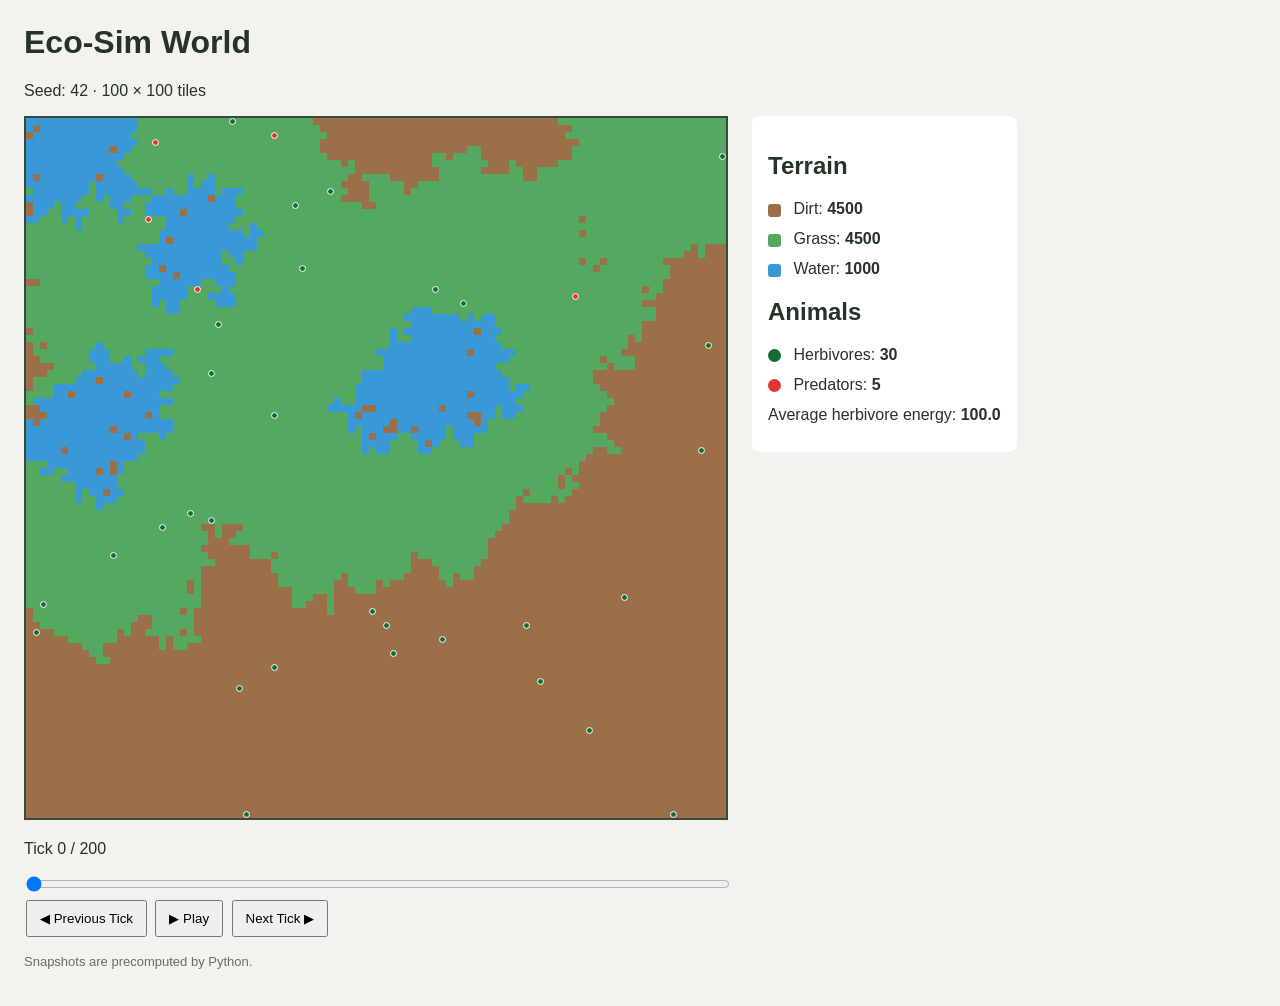
==== commit 302aebe9: "update simulation" ====
--- a/map_preview.html
+++ b/map_preview.html
@@ -57,7 +57,7 @@
         <canvas id="map" width="700" height="700"></canvas>
         <p id="tick-label">Tick 0</p>
         <input id="tick-slider" type="range" min="0"
-               max="100" value="0">
+               max="200" value="0">
         <div>
             <button id="previous">◀ Previous Tick</button>
             <button id="play">▶ Play</button>
@@ -99,7 +99,7 @@
 <script>
 const WIDTH = 100;
 const HEIGHT = 100;
-const snapshots = [{"tick":0,"terrain":"[base64]","animals":[{"id":1,"species":"herbivore","x":58,"y":24,"energy":100.0},{"id":2,"species":"herbivore","x":19,"y":58,"energy":100.0},{"id":3,"species":"herbivore","x":38,"y":12,"energy":100.0},{"id":4,"species":"herbivore","x":49,"y":70,"energy":100.0},{"id":5,"species":"herbivore","x":92,"y":99,"energy":100.0},{"id":6,"species":"herbivore","x":43,"y":10,"energy":100.0},{"id":7,"species":"herbivore","x":29,"y":0,"energy":100.0},{"id":8,"species":"herbivore","x":85,"y":68,"energy":100.0},{"id":9,"species":"herbivore","x":39,"y":21,"energy":100.0},{"id":10,"species":"herbivore","x":23,"y":56,"energy":100.0},{"id":11,"species":"herbivore","x":99,"y":5,"energy":100.0},{"id":12,"species":"herbivore","x":96,"y":47,"energy":100.0},{"id":13,"species":"herbivore","x":73,"y":80,"energy":100.0},{"id":14,"species":"herbivore","x":59,"y":74,"energy":100.0},{"id":15,"species":"herbivore","x":12,"y":62,"energy":100.0},{"id":16,"species":"herbivore","x":71,"y":72,"energy":100.0},{"id":17,"species":"herbivore","x":52,"y":76,"energy":100.0},{"id":18,"species":"herbivore","x":51,"y":72,"energy":100.0},{"id":19,"species":"herbivore","x":30,"y":81,"energy":100.0},{"id":20,"species":"herbivore","x":31,"y":99,"energy":100.0},{"id":21,"species":"herbivore","x":35,"y":42,"energy":100.0},{"id":22,"species":"herbivore","x":97,"y":32,"energy":100.0},{"id":23,"species":"herbivore","x":80,"y":87,"energy":100.0},{"id":24,"species":"herbivore","x":62,"y":26,"energy":100.0},{"id":25,"species":"herbivore","x":26,"y":36,"energy":100.0},{"id":26,"species":"herbivore","x":1,"y":73,"energy":100.0},{"id":27,"species":"herbivore","x":2,"y":69,"energy":100.0},{"id":28,"species":"herbivore","x":35,"y":78,"energy":100.0},{"id":29,"species":"herbivore","x":27,"y":29,"energy":100.0},{"id":30,"species":"herbivore","x":26,"y":57,"energy":100.0},{"id":31,"species":"predator","x":24,"y":24,"energy":100.0},{"id":32,"species":"predator","x":78,"y":25,"energy":100.0},{"id":33,"species":"predator","x":35,"y":2,"energy":100.0},{"id":34,"species":"predator","x":17,"y":14,"energy":100.0},{"id":35,"species":"predator","x":18,"y":3,"energy":100.0}]},{"tick":1,"terrain":"[base64]","animals":[{"id":1,"species":"herbivore","x":59,"y":24,"energy":119.0},{"id":2,"species":"herbivore","x":19,"y":59,"energy":119.0},{"id":3,"species":"herbivore","x":38,"y":13,"energy":119.0},{"id":4,"species":"herbivore","x":49,"y":71,"energy":119.0},{"id":5,"species":"herbivore","x":91,"y":99,"energy":99.0},{"id":6,"species":"herbivore","x":42,"y":10,"energy":119.0},{"id":7,"species":"herbivore","x":29,"y":1,"energy":119.0},{"id":8,"species":"herbivore","x":86,"y":68,"energy":99.0},{"id":9,"species":"herbivore","x":39,"y":22,"energy":119.0},{"id":10,"species":"herbivore","x":22,"y":56,"energy":119.0},{"id":11,"species":"herbivore","x":98,"y":5,"energy":119.0},{"id":12,"species":"herbivore","x":95,"y":47,"energy":99.0},{"id":13,"species":"herbivore","x":73,"y":79,"energy":99.0},{"id":14,"species":"herbivore","x":60,"y":74,"energy":99.0},{"id":15,"species":"herbivore","x":12,"y":63,"energy":119.0},{"id":16,"species":"herbivore","x":70,"y":72,"energy":99.0},{"id":17,"species":"herbivore","x":51,"y":76,"energy":119.0},{"id":18,"species":"herbivore","x":50,"y":72,"energy":99.0},{"id":19,"species":"herbivore","x":31,"y":81,"energy":99.0},{"id":20,"species":"herbivore","x":32,"y":99,"energy":119.0},{"id":21,"species":"herbivore","x":36,"y":42,"energy":119.0},{"id":22,"species":"herbivore","x":98,"y":32,"energy":99.0},{"id":23,"species":"herbivore","x":79,"y":87,"energy":99.0},{"id":24,"species":"herbivore","x":62,"y":25,"energy":119.0},{"id":25,"species":"herbivore","x":26,"y":35,"energy":119.0},{"id":26,"species":"herbivore","x":1,"y":74,"energy":99.0},{"id":27,"species":"herbivore","x":3,"y":69,"energy":119.0},{"id":28,"species":"herbivore","x":34,"y":78,"energy":99.0},{"id":29,"species":"herbivore","x":26,"y":29,"energy":119.0},{"id":30,"species":"herbivore","x":26,"y":56,"energy":119.0},{"id":31,"species":"predator","x":24,"y":24,"energy":100.0},{"id":32,"species":"predator","x":78,"y":25,"energy":100.0},{"id":33,"species":"predator","x":35,"y":2,"energy":100.0},{"id":34,"species":"predator","x":17,"y":14,"energy":100.0},{"id":35,"species":"predator","x":18,"y":3,"energy":100.0}]},{"tick":2,"terrain":"[base64]","animals":[{"id":1,"species":"herbivore","x":60,"y":24,"energy":138.0},{"id":2,"species":"herbivore","x":18,"y":59,"energy":138.0},{"id":3,"species":"herbivore","x":37,"y":13,"energy":138.0},{"id":4,"species":"herbivore","x":49,"y":70,"energy":118.0},{"id":5,"species":"herbivore","x":92,"y":99,"energy":98.0},{"id":6,"species":"herbivore","x":41,"y":10,"energy":138.0},{"id":7,"species":"herbivore","x":30,"y":1,"energy":138.0},{"id":8,"species":"herbivore","x":87,"y":68,"energy":98.0},{"id":9,"species":"herbivore","x":40,"y":22,"energy":138.0},{"id":10,"species":"herbivore","x":23,"y":56,"energy":138.0},{"id":11,"species":"herbivore","x":99,"y":5,"energy":138.0},{"id":12,"species":"herbivore","x":94,"y":47,"energy":98.0},{"id":13,"species":"herbivore","x":73,"y":80,"energy":98.0},{"id":14,"species":"herbivore","x":60,"y":75,"energy":98.0},{"id":15,"species":"herbivore","x":11,"y":63,"energy":138.0},{"id":16,"species":"herbivore","x":69,"y":72,"energy":98.0},{"id":17,"species":"herbivore","x":52,"y":76,"energy":138.0},{"id":18,"species":"herbivore","x":51,"y":72,"energy":98.0},{"id":19,"species":"herbivore","x":32,"y":81,"energy":118.0},{"id":20,"species":"herbivore","x":33,"y":99,"energy":118.0},{"id":21,"species":"herbivore","x":35,"y":42,"energy":138.0},{"id":22,"species":"herbivore","x":98,"y":33,"energy":98.0},{"id":23,"species":"herbivore","x":78,"y":87,"energy":118.0},{"id":24,"species":"herbivore","x":63,"y":25,"energy":138.0},{"id":25,"species":"herbivore","x":26,"y":34,"energy":138.0},{"id":26,"species":"herbivore","x":1,"y":73,"energy":98.0},{"id":27,"species":"herbivore","x":3,"y":68,"energy":138.0},{"id":28,"species":"herbivore","x":35,"y":78,"energy":98.0},{"id":29,"species":"herbivore","x":25,"y":29,"energy":138.0},{"id":30,"species":"herbivore","x":26,"y":55,"energy":138.0},{"id":31,"species":"predator","x":24,"y":24,"energy":100.0},{"id":32,"species":"predator","x":78,"y":25,"energy":100.0},{"id":33,"species":"predator","x":35,"y":2,"energy":100.0},{"id":34,"species":"predator","x":17,"y":14,"energy":100.0},{"id":35,"species":"predator","x":18,"y":3,"energy":100.0}]},{"tick":3,"terrain":"[base64]","animals":[{"id":1,"species":"herbivore","x":60,"y":25,"energy":157.0},{"id":2,"species":"herbivore","x":18,"y":60,"energy":157.0},{"id":3,"species":"herbivore","x":36,"y":13,"energy":157.0},{"id":4,"species":"herbivore","x":50,"y":70,"energy":117.0},{"id":5,"species":"herbivore","x":91,"y":99,"energy":97.0},{"id":6,"species":"herbivore","x":41,"y":9,"energy":157.0},{"id":7,"species":"herbivore","x":30,"y":2,"energy":157.0},{"id":8,"species":"herbivore","x":86,"y":68,"energy":97.0},{"id":9,"species":"herbivore","x":41,"y":22,"energy":157.0},{"id":10,"species":"herbivore","x":23,"y":55,"energy":157.0},{"id":11,"species":"herbivore","x":99,"y":4,"energy":157.0},{"id":12,"species":"herbivore","x":94,"y":48,"energy":97.0},{"id":13,"species":"herbivore","x":73,"y":81,"energy":97.0},{"id":14,"species":"herbivore","x":60,"y":74,"energy":97.0},{"id":15,"species":"herbivore","x":11,"y":64,"energy":157.0},{"id":16,"species":"herbivore","x":70,"y":72,"energy":117.0},{"id":17,"species":"herbivore","x":52,"y":75,"energy":137.0},{"id":18,"species":"herbivore","x":51,"y":71,"energy":97.0},{"id":19,"species":"herbivore","x":31,"y":81,"energy":117.0},{"id":20,"species":"herbivore","x":33,"y":98,"energy":117.0},{"id":21,"species":"herbivore","x":35,"y":41,"energy":157.0},{"id":22,"species":"herbivore","x":97,"y":33,"energy":97.0},{"id":23,"species":"herbivore","x":79,"y":87,"energy":117.0},{"id":24,"species":"herbivore","x":63,"y":26,"energy":157.0},{"id":25,"species":"herbivore","x":26,"y":33,"energy":157.0},{"id":26,"species":"herbivore","x":0,"y":73,"energy":97.0},{"id":27,"species":"herbivore","x":3,"y":67,"energy":157.0},{"id":28,"species":"herbivore","x":34,"y":78,"energy":97.0},{"id":29,"species":"herbivore","x":25,"y":28,"energy":157.0},{"id":30,"species":"herbivore","x":25,"y":55,"energy":157.0},{"id":31,"species":"predator","x":24,"y":24,"energy":100.0},{"id":32,"species":"predator","x":78,"y":25,"energy":100.0},{"id":33,"species":"predator","x":35,"y":2,"energy":100.0},{"id":34,"species":"predator","x":17,"y":14,"energy":100.0},{"id":35,"species":"predator","x":18,"y":3,"energy":100.0}]},{"tick":4,"terrain":"[base64]","animals":[{"id":1,"species":"herbivore","x":60,"y":26,"energy":176.0},{"id":2,"species":"herbivore","x":19,"y":60,"energy":176.0},{"id":3,"species":"herbivore","x":35,"y":13,"energy":176.0},{"id":4,"species":"herbivore","x":50,"y":71,"energy":116.0},{"id":5,"species":"herbivore","x":92,"y":99,"energy":96.0},{"id":6,"species":"herbivore","x":41,"y":8,"energy":176.0},{"id":7,"species":"herbivore","x":29,"y":2,"energy":176.0},{"id":8,"species":"herbivore","x":87,"y":68,"energy":116.0},{"id":9,"species":"herbivore","x":42,"y":22,"energy":176.0},{"id":10,"species":"herbivore","x":22,"y":55,"energy":176.0},{"id":11,"species":"herbivore","x":98,"y":4,"energy":176.0},{"id":12,"species":"herbivore","x":94,"y":49,"energy":96.0},{"id":13,"species":"herbivore","x":73,"y":82,"energy":96.0},{"id":14,"species":"herbivore","x":59,"y":74,"energy":96.0},{"id":15,"species":"herbivore","x":11,"y":65,"energy":176.0},{"id":16,"species":"herbivore","x":70,"y":71,"energy":116.0},{"id":17,"species":"herbivore","x":52,"y":76,"energy":136.0},{"id":18,"species":"herbivore","x":51,"y":70,"energy":96.0},{"id":19,"species":"herbivore","x":32,"y":81,"energy":116.0},{"id":20,"species":"herbivore","x":32,"y":98,"energy":116.0},{"id":21,"species":"herbivore","x":35,"y":40,"energy":176.0},{"id":22,"species":"herbivore","x":97,"y":34,"energy":116.0},{"id":23,"species":"herbivore","x":79,"y":86,"energy":116.0},{"id":24,"species":"herbivore","x":62,"y":26,"energy":176.0},{"id":25,"species":"herbivore","x":27,"y":33,"energy":176.0},{"id":26,"species":"herbivore","x":0,"y":72,"energy":96.0},{"id":27,"species":"herbivore","x":2,"y":67,"energy":176.0},{"id":28,"species":"herbivore","x":35,"y":78,"energy":96.0},{"id":29,"species":"herbivore","x":25,"y":27,"energy":176.0},{"id":30,"species":"herbivore","x":25,"y":54,"energy":176.0},{"id":31,"species":"predator","x":24,"y":24,"energy":100.0},{"id":32,"species":"predator","x":78,"y":25,"energy":100.0},{"id":33,"species":"predator","x":35,"y":2,"energy":100.0},{"id":34,"species":"predator","x":17,"y":14,"energy":100.0},{"id":35,"species":"predator","x":18,"y":3,"energy":100.0}]},{"tick":5,"terrain":"[base64]","animals":[{"id":1,"species":"herbivore","x":59,"y":26,"energy":195.0},{"id":2,"species":"herbivore","x":20,"y":60,"energy":195.0},{"id":3,"species":"herbivore","x":35,"y":12,"energy":195.0},{"id":4,"species":"herbivore","x":50,"y":70,"energy":115.0},{"id":5,"species":"herbivore","x":91,"y":99,"energy":95.0},{"id":6,"species":"herbivore","x":42,"y":8,"energy":195.0},{"id":7,"species":"herbivore","x":29,"y":3,"energy":195.0},{"id":8,"species":"herbivore","x":86,"y":68,"energy":115.0},{"id":9,"species":"herbivore","x":42,"y":23,"energy":195.0},{"id":10,"species":"herbivore","x":21,"y":55,"energy":195.0},{"id":11,"species":"herbivore","x":98,"y":3,"energy":195.0},{"id":12,"species":"herbivore","x":93,"y":49,"energy":95.0},{"id":13,"species":"herbivore","x":72,"y":82,"energy":95.0},{"id":14,"species":"herbivore","x":59,"y":75,"energy":95.0},{"id":15,"species":"herbivore","x":10,"y":65,"energy":195.0},{"id":16,"species":"herbivore","x":71,"y":71,"energy":115.0},{"id":17,"species":"herbivore","x":53,"y":76,"energy":135.0},{"id":18,"species":"herbivore","x":51,"y":69,"energy":95.0},{"id":19,"species":"herbivore","x":32,"y":80,"energy":115.0},{"id":20,"species":"herbivore","x":32,"y":97,"energy":115.0},{"id":21,"species":"herbivore","x":36,"y":40,"energy":195.0},{"id":22,"species":"herbivore","x":97,"y":35,"energy":115.0},{"id":23,"species":"herbivore","x":79,"y":85,"energy":115.0},{"id":24,"species":"herbivore","x":62,"y":27,"energy":195.0},{"id":25,"species":"herbivore","x":27,"y":34,"energy":195.0},{"id":26,"species":"herbivore","x":1,"y":72,"energy":95.0},{"id":27,"species":"herbivore","x":2,"y":68,"energy":195.0},{"id":28,"species":"herbivore","x":35,"y":79,"energy":95.0},{"id":29,"species":"herbivore","x":26,"y":27,"energy":195.0},{"id":30,"species":"herbivore","x":25,"y":53,"energy":195.0},{"id":31,"species":"predator","x":24,"y":24,"energy":100.0},{"id":32,"species":"predator","x":78,"y":25,"energy":100.0},{"id":33,"species":"predator","x":35,"y":2,"energy":100.0},{"id":34,"species":"predator","x":17,"y":14,"energy":100.0},{"id":35,"species":"predator","x":18,"y":3,"energy":100.0}]},{"tick":6,"terrain":"[base64]","animals":[{"id":1,"species":"herbivore","x":59,"y":25,"energy":214.0},{"id":2,"species":"herbivore","x":20,"y":61,"energy":214.0},{"id":3,"species":"herbivore","x":35,"y":11,"energy":214.0},{"id":4,"species":"herbivore","x":50,"y":69,"energy":114.0},{"id":5,"species":"herbivore","x":92,"y":99,"energy":94.0},{"id":6,"species":"herbivore","x":43,"y":8,"energy":214.0},{"id":7,"species":"herbivore","x":28,"y":3,"energy":214.0},{"id":8,"species":"herbivore","x":85,"y":68,"energy":114.0},{"id":9,"species":"herbivore","x":43,"y":23,"energy":214.0},{"id":10,"species":"herbivore","x":20,"y":55,"energy":214.0},{"id":11,"species":"herbivore","x":99,"y":3,"energy":214.0},{"id":12,"species":"herbivore","x":93,"y":50,"energy":114.0},{"id":13,"species":"herbivore","x":72,"y":83,"energy":94.0},{"id":14,"species":"herbivore","x":59,"y":74,"energy":94.0},{"id":15,"species":"herbivore","x":10,"y":64,"energy":214.0},{"id":16,"species":"herbivore","x":70,"y":71,"energy":114.0},{"id":17,"species":"herbivore","x":53,"y":75,"energy":134.0},{"id":18,"species":"herbivore","x":52,"y":69,"energy":94.0},{"id":19,"species":"herbivore","x":33,"y":80,"energy":114.0},{"id":20,"species":"herbivore","x":32,"y":98,"energy":114.0},{"id":21,"species":"herbivore","x":36,"y":39,"energy":214.0},{"id":22,"species":"herbivore","x":96,"y":35,"energy":114.0},{"id":23,"species":"herbivore","x":78,"y":85,"energy":114.0},{"id":24,"species":"herbivore","x":63,"y":27,"energy":214.0},{"id":25,"species":"herbivore","x":27,"y":35,"energy":214.0},{"id":26,"species":"herbivore","x":2,"y":72,"energy":114.0},{"id":27,"species":"herbivore","x":1,"y":68,"energy":214.0},{"id":28,"species":"herbivore","x":34,"y":79,"energy":94.0},{"id":29,"species":"herbivore","x":27,"y":27,"energy":214.0},{"id":30,"species":"herbivore","x":26,"y":53,"energy":214.0},{"id":31,"species":"predator","x":24,"y":24,"energy":100.0},{"id":32,"species":"predator","x":78,"y":25,"energy":100.0},{"id":33,"species":"predator","x":35,"y":2,"energy":100.0},{"id":34,"species":"predator","x":17,"y":14,"energy":100.0},{"id":35,"species":"predator","x":18,"y":3,"energy":100.0}]},{"tick":7,"terrain":"[base64]","animals":[{"id":1,"species":"herbivore","x":58,"y":25,"energy":233.0},{"id":2,"species":"herbivore","x":21,"y":61,"energy":233.0},{"id":3,"species":"herbivore","x":35,"y":10,"energy":233.0},{"id":4,"species":"herbivore","x":50,"y":70,"energy":113.0},{"id":5,"species":"herbivore","x":91,"y":99,"energy":93.0},{"id":6,"species":"herbivore","x":44,"y":8,"energy":233.0},{"id":7,"species":"herbivore","x":28,"y":2,"energy":233.0},{"id":8,"species":"herbivore","x":85,"y":69,"energy":133.0},{"id":9,"species":"herbivore","x":43,"y":22,"energy":233.0},{"id":10,"species":"herbivore","x":20,"y":56,"energy":233.0},{"id":11,"species":"herbivore","x":99,"y":2,"energy":233.0},{"id":12,"species":"herbivore","x":94,"y":50,"energy":113.0},{"id":13,"species":"herbivore","x":72,"y":84,"energy":93.0},{"id":14,"species":"herbivore","x":59,"y":75,"energy":93.0},{"id":15,"species":"herbivore","x":10,"y":63,"energy":233.0},{"id":16,"species":"herbivore","x":69,"y":71,"energy":113.0},{"id":17,"species":"herbivore","x":53,"y":74,"energy":133.0},{"id":18,"species":"herbivore","x":52,"y":68,"energy":113.0},{"id":19,"species":"herbivore","x":33,"y":79,"energy":113.0},{"id":20,"species":"herbivore","x":33,"y":98,"energy":113.0},{"id":21,"species":"herbivore","x":37,"y":39,"energy":233.0},{"id":22,"species":"herbivore","x":97,"y":35,"energy":113.0},{"id":23,"species":"herbivore","x":78,"y":86,"energy":113.0},{"id":24,"species":"herbivore","x":64,"y":27,"energy":233.0},{"id":25,"species":"herbivore","x":27,"y":36,"energy":233.0},{"id":26,"species":"herbivore","x":3,"y":72,"energy":133.0},{"id":27,"species":"herbivore","x":0,"y":68,"energy":233.0},{"id":28,"species":"herbivore","x":34,"y":80,"energy":113.0},{"id":29,"species":"herbivore","x":28,"y":27,"energy":233.0},{"id":30,"species":"herbivore","x":27,"y":53,"energy":233.0},{"id":31,"species":"predator","x":24,"y":24,"energy":100.0},{"id":32,"species":"predator","x":78,"y":25,"energy":100.0},{"id":33,"species":"predator","x":35,"y":2,"energy":100.0},{"id":34,"species":"predator","x":17,"y":14,"energy":100.0},{"id":35,"species":"predator","x":18,"y":3,"energy":100.0}]},{"tick":8,"terrain":"[base64]","animals":[{"id":1,"species":"herbivore","x":58,"y":24,"energy":252.0},{"id":2,"species":"herbivore","x":22,"y":61,"energy":252.0},{"id":3,"species":"herbivore","x":36,"y":10,"energy":252.0},{"id":4,"species":"herbivore","x":49,"y":70,"energy":112.0},{"id":5,"species":"herbivore","x":92,"y":99,"energy":92.0},{"id":6,"species":"herbivore","x":45,"y":8,"energy":252.0},{"id":7,"species":"herbivore","x":27,"y":2,"energy":252.0},{"id":8,"species":"herbivore","x":85,"y":68,"energy":132.0},{"id":9,"species":"herbivore","x":44,"y":22,"energy":252.0},{"id":10,"species":"herbivore","x":21,"y":56,"energy":252.0},{"id":11,"species":"herbivore","x":99,"y":1,"energy":252.0},{"id":12,"species":"herbivore","x":95,"y":50,"energy":112.0},{"id":13,"species":"herbivore","x":73,"y":84,"energy":92.0},{"id":14,"species":"herbivore","x":59,"y":74,"energy":92.0},{"id":15,"species":"herbivore","x":10,"y":62,"energy":252.0},{"id":16,"species":"herbivore","x":68,"y":71,"energy":112.0},{"id":17,"species":"herbivore","x":52,"y":74,"energy":132.0},{"id":18,"species":"herbivore","x":53,"y":68,"energy":112.0},{"id":19,"species":"herbivore","x":33,"y":78,"energy":112.0},{"id":20,"species":"herbivore","x":33,"y":97,"energy":112.0},{"id":21,"species":"herbivore","x":37,"y":38,"energy":252.0},{"id":22,"species":"herbivore","x":97,"y":36,"energy":112.0},{"id":23,"species":"herbivore","x":79,"y":86,"energy":112.0},{"id":24,"species":"herbivore","x":65,"y":27,"energy":252.0},{"id":25,"species":"herbivore","x":28,"y":36,"energy":252.0},{"id":26,"species":"herbivore","x":3,"y":71,"energy":152.0},{"id":27,"species":"herbivore","x":0,"y":67,"energy":252.0},{"id":28,"species":"herbivore","x":33,"y":80,"energy":112.0},{"id":29,"species":"herbivore","x":29,"y":27,"energy":252.0},{"id":30,"species":"herbivore","x":28,"y":53,"energy":252.0},{"id":31,"species":"predator","x":24,"y":24,"energy":100.0},{"id":32,"species":"predator","x":78,"y":25,"energy":100.0},{"id":33,"species":"predator","x":35,"y":2,"energy":100.0},{"id":34,"species":"predator","x":17,"y":14,"energy":100.0},{"id":35,"species":"predator","x":18,"y":3,"energy":100.0}]},{"tick":9,"terrain":"[base64]","animals":[{"id":1,"species":"herbivore","x":57,"y":24,"energy":271.0},{"id":2,"species":"herbivore","x":22,"y":60,"energy":271.0},{"id":3,"species":"herbivore","x":37,"y":10,"energy":271.0},{"id":4,"species":"herbivore","x":49,"y":71,"energy":111.0},{"id":5,"species":"herbivore","x":92,"y":98,"energy":91.0},{"id":6,"species":"herbivore","x":45,"y":7,"energy":271.0},{"id":7,"species":"herbivore","x":26,"y":2,"energy":271.0},{"id":8,"species":"herbivore","x":85,"y":69,"energy":131.0},{"id":9,"species":"herbivore","x":44,"y":21,"energy":271.0},{"id":10,"species":"herbivore","x":21,"y":57,"energy":271.0},{"id":11,"species":"herbivore","x":98,"y":1,"energy":271.0},{"id":12,"species":"herbivore","x":94,"y":50,"energy":111.0},{"id":13,"species":"herbivore","x":73,"y":85,"energy":91.0},{"id":14,"species":"herbivore","x":60,"y":74,"energy":91.0},{"id":15,"species":"herbivore","x":10,"y":61,"energy":271.0},{"id":16,"species":"herbivore","x":68,"y":70,"energy":111.0},{"id":17,"species":"herbivore","x":52,"y":75,"energy":131.0},{"id":18,"species":"herbivore","x":53,"y":69,"energy":111.0},{"id":19,"species":"herbivore","x":32,"y":78,"energy":131.0},{"id":20,"species":"herbivore","x":33,"y":96,"energy":131.0},{"id":21,"species":"herbivore","x":37,"y":37,"energy":271.0},{"id":22,"species":"herbivore","x":97,"y":35,"energy":111.0},{"id":23,"species":"herbivore","x":78,"y":86,"energy":111.0},{"id":24,"species":"herbivore","x":66,"y":27,"energy":271.0},{"id":25,"species":"herbivore","x":28,"y":35,"energy":271.0},{"id":26,"species":"herbivore","x":3,"y":70,"energy":171.0},{"id":27,"species":"herbivore","x":1,"y":67,"energy":271.0},{"id":28,"species":"herbivore","x":32,"y":80,"energy":131.0},{"id":29,"species":"herbivore","x":30,"y":27,"energy":271.0},{"id":30,"species":"herbivore","x":28,"y":52,"energy":271.0},{"id":31,"species":"predator","x":24,"y":24,"energy":100.0},{"id":32,"species":"predator","x":78,"y":25,"energy":100.0},{"id":33,"species":"predator","x":35,"y":2,"energy":100.0},{"id":34,"species":"predator","x":17,"y":14,"energy":100.0},{"id":35,"species":"predator","x":18,"y":3,"energy":100.0}]},{"tick":10,"terrain":"[base64]","animals":[{"id":1,"species":"herbivore","x":57,"y":25,"energy":290.0},{"id":2,"species":"herbivore","x":22,"y":59,"energy":290.0},{"id":3,"species":"herbivore","x":37,"y":11,"energy":290.0},{"id":4,"species":"herbivore","x":48,"y":71,"energy":130.0},{"id":5,"species":"herbivore","x":91,"y":98,"energy":90.0},{"id":6,"species":"herbivore","x":44,"y":7,"energy":290.0},{"id":7,"species":"herbivore","x":25,"y":2,"energy":290.0},{"id":8,"species":"herbivore","x":85,"y":70,"energy":130.0},{"id":9,"species":"herbivore","x":43,"y":21,"energy":290.0},{"id":10,"species":"herbivore","x":20,"y":57,"energy":290.0},{"id":11,"species":"herbivore","x":97,"y":1,"energy":290.0},{"id":12,"species":"herbivore","x":94,"y":49,"energy":130.0},{"id":13,"species":"herbivore","x":73,"y":86,"energy":110.0},{"id":14,"species":"herbivore","x":60,"y":73,"energy":90.0},{"id":15,"species":"herbivore","x":9,"y":61,"energy":290.0},{"id":16,"species":"herbivore","x":68,"y":69,"energy":110.0},{"id":17,"species":"herbivore","x":51,"y":75,"energy":130.0},{"id":18,"species":"herbivore","x":53,"y":70,"energy":130.0},{"id":19,"species":"herbivore","x":33,"y":78,"energy":130.0},{"id":20,"species":"herbivore","x":33,"y":97,"energy":130.0},{"id":21,"species":"herbivore","x":37,"y":36,"energy":290.0},{"id":22,"species":"herbivore","x":97,"y":36,"energy":110.0},{"id":23,"species":"herbivore","x":77,"y":86,"energy":110.0},{"id":24,"species":"herbivore","x":67,"y":27,"energy":290.0},{"id":25,"species":"herbivore","x":29,"y":35,"energy":290.0},{"id":26,"species":"herbivore","x":2,"y":70,"energy":190.0},{"id":27,"species":"herbivore","x":1,"y":66,"energy":290.0},{"id":28,"species":"herbivore","x":33,"y":80,"energy":130.0},{"id":29,"species":"herbivore","x":30,"y":28,"energy":290.0},{"id":30,"species":"herbivore","x":29,"y":52,"energy":290.0},{"id":31,"species":"predator","x":24,"y":24,"energy":100.0},{"id":32,"species":"predator","x":78,"y":25,"energy":100.0},{"id":33,"species":"predator","x":35,"y":2,"energy":100.0},{"id":34,"species":"predator","x":17,"y":14,"energy":100.0},{"id":35,"species":"predator","x":18,"y":3,"energy":100.0}]},{"tick":11,"terrain":"[base64]","animals":[{"id":1,"species":"herbivore","x":57,"y":26,"energy":309.0},{"id":2,"species":"herbivore","x":21,"y":59,"energy":309.0},{"id":3,"species":"herbivore","x":38,"y":11,"energy":309.0},{"id":4,"species":"herbivore","x":47,"y":71,"energy":129.0},{"id":5,"species":"herbivore","x":90,"y":98,"energy":89.0},{"id":6,"species":"herbivore","x":44,"y":6,"energy":309.0},{"id":7,"species":"herbivore","x":24,"y":2,"energy":309.0},{"id":8,"species":"herbivore","x":85,"y":71,"energy":129.0},{"id":9,"species":"herbivore","x":42,"y":21,"energy":309.0},{"id":10,"species":"herbivore","x":19,"y":57,"energy":309.0},{"id":11,"species":"herbivore","x":97,"y":2,"energy":309.0},{"id":12,"species":"herbivore","x":94,"y":50,"energy":129.0},{"id":13,"species":"herbivore","x":72,"y":86,"energy":109.0},{"id":14,"species":"herbivore","x":61,"y":73,"energy":109.0},{"id":15,"species":"herbivore","x":9,"y":60,"energy":309.0},{"id":16,"species":"herbivore","x":68,"y":70,"energy":109.0},{"id":17,"species":"herbivore","x":50,"y":75,"energy":129.0},{"id":18,"species":"herbivore","x":53,"y":71,"energy":149.0},{"id":19,"species":"herbivore","x":34,"y":78,"energy":149.0},{"id":20,"species":"herbivore","x":32,"y":97,"energy":129.0},{"id":21,"species":"herbivore","x":36,"y":36,"energy":309.0},{"id":22,"species":"herbivore","x":97,"y":35,"energy":109.0},{"id":23,"species":"herbivore","x":76,"y":86,"energy":109.0},{"id":24,"species":"herbivore","x":67,"y":28,"energy":309.0},{"id":25,"species":"herbivore","x":29,"y":34,"energy":309.0},{"id":26,"species":"herbivore","x":1,"y":70,"energy":209.0},{"id":27,"species":"herbivore","x":0,"y":66,"energy":309.0},{"id":28,"species":"herbivore","x":33,"y":79,"energy":129.0},{"id":29,"species":"herbivore","x":31,"y":28,"energy":309.0},{"id":30,"species":"herbivore","x":30,"y":52,"energy":309.0},{"id":31,"species":"predator","x":24,"y":24,"energy":100.0},{"id":32,"species":"predator","x":78,"y":25,"energy":100.0},{"id":33,"species":"predator","x":35,"y":2,"energy":100.0},{"id":34,"species":"predator","x":17,"y":14,"energy":100.0},{"id":35,"species":"predator","x":18,"y":3,"energy":100.0}]},{"tick":12,"terrain":"[base64]","animals":[{"id":1,"species":"herbivore","x":56,"y":26,"energy":328.0},{"id":2,"species":"herbivore","x":21,"y":58,"energy":328.0},{"id":3,"species":"herbivore","x":39,"y":11,"energy":328.0},{"id":4,"species":"herbivore","x":47,"y":70,"energy":128.0},{"id":5,"species":"herbivore","x":90,"y":97,"energy":108.0},{"id":6,"species":"herbivore","x":43,"y":6,"energy":328.0},{"id":7,"species":"herbivore","x":25,"y":2,"energy":328.0},{"id":8,"species":"herbivore","x":84,"y":71,"energy":128.0},{"id":9,"species":"herbivore","x":41,"y":21,"energy":328.0},{"id":10,"species":"herbivore","x":18,"y":57,"energy":328.0},{"id":11,"species":"herbivore","x":97,"y":3,"energy":328.0},{"id":12,"species":"herbivore","x":94,"y":49,"energy":128.0},{"id":13,"species":"herbivore","x":72,"y":87,"energy":128.0},{"id":14,"species":"herbivore","x":61,"y":72,"energy":108.0},{"id":15,"species":"herbivore","x":10,"y":60,"energy":328.0},{"id":16,"species":"herbivore","x":69,"y":70,"energy":108.0},{"id":17,"species":"herbivore","x":49,"y":75,"energy":128.0},{"id":18,"species":"herbivore","x":53,"y":72,"energy":148.0},{"id":19,"species":"herbivore","x":35,"y":78,"energy":148.0},{"id":20,"species":"herbivore","x":31,"y":97,"energy":148.0},{"id":21,"species":"herbivore","x":35,"y":36,"energy":328.0},{"id":22,"species":"herbivore","x":97,"y":34,"energy":108.0},{"id":23,"species":"herbivore","x":76,"y":87,"energy":108.0},{"id":24,"species":"herbivore","x":68,"y":28,"energy":328.0},{"id":25,"species":"herbivore","x":29,"y":33,"energy":328.0},{"id":26,"species":"herbivore","x":1,"y":69,"energy":228.0},{"id":27,"species":"herbivore","x":0,"y":65,"energy":328.0},{"id":28,"species":"herbivore","x":33,"y":78,"energy":128.0},{"id":29,"species":"herbivore","x":31,"y":27,"energy":328.0},{"id":30,"species":"herbivore","x":31,"y":52,"energy":328.0},{"id":31,"species":"predator","x":24,"y":24,"energy":100.0},{"id":32,"species":"predator","x":78,"y":25,"energy":100.0},{"id":33,"species":"predator","x":35,"y":2,"energy":100.0},{"id":34,"species":"predator","x":17,"y":14,"energy":100.0},{"id":35,"species":"predator","x":18,"y":3,"energy":100.0}]},{"tick":13,"terrain":"[base64]","animals":[{"id":1,"species":"herbivore","x":56,"y":25,"energy":347.0},{"id":2,"species":"herbivore","x":20,"y":58,"energy":347.0},{"id":3,"species":"herbivore","x":40,"y":11,"energy":347.0},{"id":4,"species":"herbivore","x":46,"y":70,"energy":127.0},{"id":5,"species":"herbivore","x":90,"y":96,"energy":127.0},{"id":6,"species":"herbivore","x":42,"y":6,"energy":347.0},{"id":7,"species":"herbivore","x":25,"y":1,"energy":347.0},{"id":8,"species":"herbivore","x":83,"y":71,"energy":127.0},{"id":9,"species":"herbivore","x":41,"y":20,"energy":347.0},{"id":10,"species":"herbivore","x":18,"y":58,"energy":347.0},{"id":11,"species":"herbivore","x":96,"y":3,"energy":347.0},{"id":12,"species":"herbivore","x":95,"y":49,"energy":127.0},{"id":13,"species":"herbivore","x":73,"y":87,"energy":127.0},{"id":14,"species":"herbivore","x":60,"y":72,"energy":107.0},{"id":15,"species":"herbivore","x":11,"y":60,"energy":347.0},{"id":16,"species":"herbivore","x":69,"y":71,"energy":107.0},{"id":17,"species":"herbivore","x":49,"y":74,"energy":147.0},{"id":18,"species":"herbivore","x":53,"y":71,"energy":147.0},{"id":19,"species":"herbivore","x":35,"y":79,"energy":147.0},{"id":20,"species":"herbivore","x":30,"y":97,"energy":167.0},{"id":21,"species":"herbivore","x":34,"y":36,"energy":347.0},{"id":22,"species":"herbivore","x":97,"y":33,"energy":127.0},{"id":23,"species":"herbivore","x":77,"y":87,"energy":107.0},{"id":24,"species":"herbivore","x":69,"y":28,"energy":347.0},{"id":25,"species":"herbivore","x":29,"y":32,"energy":347.0},{"id":26,"species":"herbivore","x":2,"y":69,"energy":247.0},{"id":27,"species":"herbivore","x":0,"y":64,"energy":347.0},{"id":28,"species":"herbivore","x":33,"y":79,"energy":127.0},{"id":29,"species":"herbivore","x":32,"y":27,"energy":347.0},{"id":30,"species":"herbivore","x":32,"y":52,"energy":347.0},{"id":31,"species":"predator","x":24,"y":24,"energy":100.0},{"id":32,"species":"predator","x":78,"y":25,"energy":100.0},{"id":33,"species":"predator","x":35,"y":2,"energy":100.0},{"id":34,"species":"predator","x":17,"y":14,"energy":100.0},{"id":35,"species":"predator","x":18,"y":3,"energy":100.0}]},{"tick":14,"terrain":"[base64]","animals":[{"id":1,"species":"herbivore","x":55,"y":25,"energy":366.0},{"id":2,"species":"herbivore","x":20,"y":59,"energy":366.0},{"id":3,"species":"herbivore","x":39,"y":11,"energy":366.0},{"id":4,"species":"herbivore","x":46,"y":71,"energy":126.0},{"id":5,"species":"herbivore","x":90,"y":95,"energy":146.0},{"id":6,"species":"herbivore","x":41,"y":6,"energy":366.0},{"id":7,"species":"herbivore","x":26,"y":1,"energy":366.0},{"id":8,"species":"herbivore","x":83,"y":70,"energy":126.0},{"id":9,"species":"herbivore","x":42,"y":20,"energy":366.0},{"id":10,"species":"herbivore","x":17,"y":58,"energy":366.0},{"id":11,"species":"herbivore","x":95,"y":3,"energy":366.0},{"id":12,"species":"herbivore","x":94,"y":49,"energy":126.0},{"id":13,"species":"herbivore","x":74,"y":87,"energy":126.0},{"id":14,"species":"herbivore","x":59,"y":72,"energy":126.0},{"id":15,"species":"herbivore","x":11,"y":61,"energy":366.0},{"id":16,"species":"herbivore","x":70,"y":71,"energy":106.0},{"id":17,"species":"herbivore","x":50,"y":74,"energy":146.0},{"id":18,"species":"herbivore","x":52,"y":71,"energy":146.0},{"id":19,"species":"herbivore","x":34,"y":79,"energy":146.0},{"id":20,"species":"herbivore","x":30,"y":98,"energy":166.0},{"id":21,"species":"herbivore","x":34,"y":37,"energy":366.0},{"id":22,"species":"herbivore","x":97,"y":34,"energy":126.0},{"id":23,"species":"herbivore","x":76,"y":87,"energy":106.0},{"id":24,"species":"herbivore","x":69,"y":27,"energy":366.0},{"id":25,"species":"herbivore","x":28,"y":32,"energy":366.0},{"id":26,"species":"herbivore","x":2,"y":68,"energy":266.0},{"id":27,"species":"herbivore","x":0,"y":63,"energy":366.0},{"id":28,"species":"herbivore","x":32,"y":79,"energy":126.0},{"id":29,"species":"herbivore","x":32,"y":28,"energy":366.0},{"id":30,"species":"herbivore","x":33,"y":52,"energy":366.0},{"id":31,"species":"predator","x":24,"y":24,"energy":100.0},{"id":32,"species":"predator","x":78,"y":25,"energy":100.0},{"id":33,"species":"predator","x":35,"y":2,"energy":100.0},{"id":34,"species":"predator","x":17,"y":14,"energy":100.0},{"id":35,"species":"predator","x":18,"y":3,"energy":100.0}]},{"tick":15,"terrain":"[base64]","animals":[{"id":1,"species":"herbivore","x":55,"y":26,"energy":385.0},{"id":2,"species":"herbivore","x":21,"y":59,"energy":365.0},{"id":3,"species":"herbivore","x":39,"y":10,"energy":385.0},{"id":4,"species":"herbivore","x":45,"y":71,"energy":145.0},{"id":5,"species":"herbivore","x":91,"y":95,"energy":165.0},{"id":6,"species":"herbivore","x":41,"y":5,"energy":385.0},{"id":7,"species":"herbivore","x":27,"y":1,"energy":385.0},{"id":8,"species":"herbivore","x":83,"y":69,"energy":145.0},{"id":9,"species":"herbivore","x":43,"y":20,"energy":385.0},{"id":10,"species":"herbivore","x":16,"y":58,"energy":385.0},{"id":11,"species":"herbivore","x":95,"y":2,"energy":385.0},{"id":12,"species":"herbivore","x":95,"y":49,"energy":125.0},{"id":13,"species":"herbivore","x":74,"y":88,"energy":125.0},{"id":14,"species":"herbivore","x":58,"y":72,"energy":145.0},{"id":15,"species":"herbivore","x":12,"y":61,"energy":385.0},{"id":16,"species":"herbivore","x":69,"y":71,"energy":125.0},{"id":17,"species":"herbivore","x":50,"y":73,"energy":145.0},{"id":18,"species":"herbivore","x":53,"y":71,"energy":145.0},{"id":19,"species":"herbivore","x":34,"y":78,"energy":145.0},{"id":20,"species":"herbivore","x":29,"y":98,"energy":165.0},{"id":21,"species":"herbivore","x":34,"y":38,"energy":385.0},{"id":22,"species":"herbivore","x":98,"y":34,"energy":125.0},{"id":23,"species":"herbivore","x":75,"y":87,"energy":105.0},{"id":24,"species":"herbivore","x":69,"y":26,"energy":385.0},{"id":25,"species":"herbivore","x":28,"y":31,"energy":385.0},{"id":26,"species":"herbivore","x":2,"y":69,"energy":285.0},{"id":27,"species":"herbivore","x":1,"y":63,"energy":385.0},{"id":28,"species":"herbivore","x":31,"y":79,"energy":145.0},{"id":29,"species":"herbivore","x":32,"y":29,"energy":385.0},{"id":30,"species":"herbivore","x":33,"y":51,"energy":385.0},{"id":31,"species":"predator","x":24,"y":24,"energy":100.0},{"id":32,"species":"predator","x":78,"y":25,"energy":100.0},{"id":33,"species":"predator","x":35,"y":2,"energy":100.0},{"id":34,"species":"predator","x":17,"y":14,"energy":100.0},{"id":35,"species":"predator","x":18,"y":3,"energy":100.0}]},{"tick":16,"terrain":"[base64]","animals":[{"id":1,"species":"herbivore","x":54,"y":26,"energy":404.0},{"id":2,"species":"herbivore","x":21,"y":60,"energy":384.0},{"id":3,"species":"herbivore","x":39,"y":9,"energy":404.0},{"id":4,"species":"herbivore","x":45,"y":70,"energy":144.0},{"id":5,"species":"herbivore","x":90,"y":95,"energy":164.0},{"id":6,"species":"herbivore","x":41,"y":4,"energy":404.0},{"id":7,"species":"herbivore","x":27,"y":0,"energy":404.0},{"id":8,"species":"herbivore","x":83,"y":70,"energy":144.0},{"id":9,"species":"herbivore","x":44,"y":20,"energy":404.0},{"id":10,"species":"herbivore","x":16,"y":57,"energy":404.0},{"id":11,"species":"herbivore","x":96,"y":2,"energy":404.0},{"id":12,"species":"herbivore","x":95,"y":50,"energy":144.0},{"id":13,"species":"herbivore","x":74,"y":87,"energy":124.0},{"id":14,"species":"herbivore","x":58,"y":71,"energy":144.0},{"id":15,"species":"herbivore","x":12,"y":60,"energy":404.0},{"id":16,"species":"herbivore","x":69,"y":72,"energy":124.0},{"id":17,"species":"herbivore","x":51,"y":73,"energy":164.0},{"id":18,"species":"herbivore","x":53,"y":70,"energy":144.0},{"id":19,"species":"herbivore","x":34,"y":77,"energy":144.0},{"id":20,"species":"herbivore","x":28,"y":98,"energy":184.0},{"id":21,"species":"herbivore","x":34,"y":39,"energy":404.0},{"id":22,"species":"herbivore","x":99,"y":34,"energy":144.0},{"id":23,"species":"herbivore","x":76,"y":87,"energy":104.0},{"id":24,"species":"herbivore","x":70,"y":26,"energy":404.0},{"id":25,"species":"herbivore","x":28,"y":30,"energy":404.0},{"id":26,"species":"herbivore","x":2,"y":68,"energy":284.0},{"id":27,"species":"herbivore","x":1,"y":64,"energy":404.0},{"id":28,"species":"herbivore","x":31,"y":80,"energy":144.0},{"id":29,"species":"herbivore","x":31,"y":29,"energy":404.0},{"id":30,"species":"herbivore","x":32,"y":51,"energy":404.0},{"id":31,"species":"predator","x":24,"y":24,"energy":100.0},{"id":32,"species":"predator","x":78,"y":25,"energy":100.0},{"id":33,"species":"predator","x":35,"y":2,"energy":100.0},{"id":34,"species":"predator","x":17,"y":14,"energy":100.0},{"id":35,"species":"predator","x":18,"y":3,"energy":100.0}]},{"tick":17,"terrain":"[base64]","animals":[{"id":1,"species":"herbivore","x":54,"y":25,"energy":423.0},{"id":2,"species":"herbivore","x":21,"y":61,"energy":383.0},{"id":3,"species":"herbivore","x":40,"y":9,"energy":423.0},{"id":4,"species":"herbivore","x":45,"y":69,"energy":163.0},{"id":5,"species":"herbivore","x":90,"y":96,"energy":163.0},{"id":6,"species":"herbivore","x":40,"y":4,"energy":423.0},{"id":7,"species":"herbivore","x":28,"y":0,"energy":423.0},{"id":8,"species":"herbivore","x":84,"y":70,"energy":143.0},{"id":9,"species":"herbivore","x":45,"y":20,"energy":423.0},{"id":10,"species":"herbivore","x":16,"y":56,"energy":423.0},{"id":11,"species":"herbivore","x":96,"y":1,"energy":423.0},{"id":12,"species":"herbivore","x":94,"y":50,"energy":143.0},{"id":13,"species":"herbivore","x":75,"y":87,"energy":123.0},{"id":14,"species":"herbivore","x":58,"y":70,"energy":143.0},{"id":15,"species":"herbivore","x":13,"y":60,"energy":423.0},{"id":16,"species":"herbivore","x":70,"y":72,"energy":143.0},{"id":17,"species":"herbivore","x":51,"y":72,"energy":163.0},{"id":18,"species":"herbivore","x":53,"y":69,"energy":143.0},{"id":19,"species":"herbivore","x":34,"y":76,"energy":143.0},{"id":20,"species":"herbivore","x":28,"y":97,"energy":203.0},{"id":21,"species":"herbivore","x":35,"y":39,"energy":423.0},{"id":22,"species":"herbivore","x":99,"y":35,"energy":143.0},{"id":23,"species":"herbivore","x":76,"y":86,"energy":123.0},{"id":24,"species":"herbivore","x":70,"y":25,"energy":423.0},{"id":25,"species":"herbivore","x":28,"y":29,"energy":423.0},{"id":26,"species":"herbivore","x":3,"y":68,"energy":303.0},{"id":27,"species":"herbivore","x":2,"y":64,"energy":423.0},{"id":28,"species":"herbivore","x":31,"y":81,"energy":143.0},{"id":29,"species":"herbivore","x":31,"y":30,"energy":423.0},{"id":30,"species":"herbivore","x":32,"y":50,"energy":423.0},{"id":31,"species":"predator","x":24,"y":24,"energy":100.0},{"id":32,"species":"predator","x":78,"y":25,"energy":100.0},{"id":33,"species":"predator","x":35,"y":2,"energy":100.0},{"id":34,"species":"predator","x":17,"y":14,"energy":100.0},{"id":35,"species":"predator","x":18,"y":3,"energy":100.0}]},{"tick":18,"terrain":"[base64]","animals":[{"id":1,"species":"herbivore","x":53,"y":25,"energy":442.0},{"id":2,"species":"herbivore","x":21,"y":62,"energy":402.0},{"id":3,"species":"herbivore","x":40,"y":8,"energy":442.0},{"id":4,"species":"herbivore","x":45,"y":70,"energy":162.0},{"id":5,"species":"herbivore","x":89,"y":96,"energy":182.0},{"id":6,"species":"herbivore","x":39,"y":4,"energy":442.0},{"id":7,"species":"herbivore","x":29,"y":0,"energy":442.0},{"id":8,"species":"herbivore","x":83,"y":70,"energy":142.0},{"id":9,"species":"herbivore","x":46,"y":20,"energy":442.0},{"id":10,"species":"herbivore","x":16,"y":55,"energy":442.0},{"id":11,"species":"herbivore","x":96,"y":0,"energy":442.0},{"id":12,"species":"herbivore","x":94,"y":51,"energy":142.0},{"id":13,"species":"herbivore","x":75,"y":86,"energy":122.0},{"id":14,"species":"herbivore","x":59,"y":70,"energy":142.0},{"id":15,"species":"herbivore","x":14,"y":60,"energy":442.0},{"id":16,"species":"herbivore","x":69,"y":72,"energy":142.0},{"id":17,"species":"herbivore","x":52,"y":72,"energy":162.0},{"id":18,"species":"herbivore","x":53,"y":68,"energy":142.0},{"id":19,"species":"herbivore","x":34,"y":77,"energy":162.0},{"id":20,"species":"herbivore","x":28,"y":98,"energy":202.0},{"id":21,"species":"herbivore","x":35,"y":38,"energy":442.0},{"id":22,"species":"herbivore","x":98,"y":35,"energy":142.0},{"id":23,"species":"herbivore","x":77,"y":86,"energy":122.0},{"id":24,"species":"herbivore","x":69,"y":25,"energy":442.0},{"id":25,"species":"herbivore","x":28,"y":28,"energy":442.0},{"id":26,"species":"herbivore","x":4,"y":68,"energy":322.0},{"id":27,"species":"herbivore","x":2,"y":63,"energy":442.0},{"id":28,"species":"herbivore","x":31,"y":82,"energy":142.0},{"id":29,"species":"herbivore","x":30,"y":30,"energy":442.0},{"id":30,"species":"herbivore","x":33,"y":50,"energy":442.0},{"id":31,"species":"predator","x":24,"y":24,"energy":100.0},{"id":32,"species":"predator","x":78,"y":25,"energy":100.0},{"id":33,"species":"predator","x":35,"y":2,"energy":100.0},{"id":34,"species":"predator","x":17,"y":14,"energy":100.0},{"id":35,"species":"predator","x":18,"y":3,"energy":100.0}]},{"tick":19,"terrain":"[base64]","animals":[{"id":1,"species":"herbivore","x":52,"y":25,"energy":461.0},{"id":2,"species":"herbivore","x":22,"y":62,"energy":421.0},{"id":3,"species":"herbivore","x":39,"y":8,"energy":461.0},{"id":4,"species":"herbivore","x":44,"y":70,"energy":181.0},{"id":5,"species":"herbivore","x":89,"y":97,"energy":201.0},{"id":6,"species":"herbivore","x":39,"y":5,"energy":461.0},{"id":7,"species":"herbivore","x":30,"y":0,"energy":461.0},{"id":8,"species":"herbivore","x":83,"y":69,"energy":141.0},{"id":9,"species":"herbivore","x":46,"y":19,"energy":461.0},{"id":10,"species":"herbivore","x":16,"y":54,"energy":461.0},{"id":11,"species":"herbivore","x":97,"y":0,"energy":461.0},{"id":12,"species":"herbivore","x":93,"y":51,"energy":141.0},{"id":13,"species":"herbivore","x":76,"y":86,"energy":121.0},{"id":14,"species":"herbivore","x":59,"y":69,"energy":161.0},{"id":15,"species":"herbivore","x":14,"y":59,"energy":461.0},{"id":16,"species":"herbivore","x":68,"y":72,"energy":161.0},{"id":17,"species":"herbivore","x":53,"y":72,"energy":161.0},{"id":18,"species":"herbivore","x":52,"y":68,"energy":161.0},{"id":19,"species":"herbivore","x":34,"y":76,"energy":161.0},{"id":20,"species":"herbivore","x":29,"y":98,"energy":201.0},{"id":21,"species":"herbivore","x":36,"y":38,"energy":461.0},{"id":22,"species":"herbivore","x":98,"y":36,"energy":161.0},{"id":23,"species":"herbivore","x":78,"y":86,"energy":121.0},{"id":24,"species":"herbivore","x":69,"y":24,"energy":461.0},{"id":25,"species":"herbivore","x":29,"y":28,"energy":461.0},{"id":26,"species":"herbivore","x":5,"y":68,"energy":341.0},{"id":27,"species":"herbivore","x":2,"y":62,"energy":461.0},{"id":28,"species":"herbivore","x":32,"y":82,"energy":161.0},{"id":29,"species":"herbivore","x":29,"y":30,"energy":461.0},{"id":30,"species":"herbivore","x":34,"y":50,"energy":461.0},{"id":31,"species":"predator","x":24,"y":24,"energy":100.0},{"id":32,"species":"predator","x":78,"y":25,"energy":100.0},{"id":33,"species":"predator","x":35,"y":2,"energy":100.0},{"id":34,"species":"predator","x":17,"y":14,"energy":100.0},{"id":35,"species":"predator","x":18,"y":3,"energy":100.0}]},{"tick":20,"terrain":"[base64]","animals":[{"id":1,"species":"herbivore","x":52,"y":26,"energy":480.0},{"id":2,"species":"herbivore","x":23,"y":62,"energy":440.0},{"id":3,"species":"herbivore","x":38,"y":8,"energy":480.0},{"id":4,"species":"herbivore","x":43,"y":70,"energy":200.0},{"id":5,"species":"herbivore","x":90,"y":97,"energy":200.0},{"id":6,"species":"herbivore","x":39,"y":6,"energy":480.0},{"id":7,"species":"herbivore","x":31,"y":0,"energy":480.0},{"id":8,"species":"herbivore","x":82,"y":69,"energy":140.0},{"id":9,"species":"herbivore","x":46,"y":18,"energy":480.0},{"id":10,"species":"herbivore","x":16,"y":53,"energy":480.0},{"id":11,"species":"herbivore","x":98,"y":0,"energy":480.0},{"id":12,"species":"herbivore","x":92,"y":51,"energy":160.0},{"id":13,"species":"herbivore","x":75,"y":86,"energy":120.0},{"id":14,"species":"herbivore","x":59,"y":68,"energy":180.0},{"id":15,"species":"herbivore","x":14,"y":58,"energy":480.0},{"id":16,"species":"herbivore","x":69,"y":72,"energy":160.0},{"id":17,"species":"herbivore","x":53,"y":73,"energy":160.0},{"id":18,"species":"herbivore","x":52,"y":69,"energy":160.0},{"id":19,"species":"herbivore","x":34,"y":75,"energy":160.0},{"id":20,"species":"herbivore","x":28,"y":98,"energy":200.0},{"id":21,"species":"herbivore","x":36,"y":37,"energy":480.0},{"id":22,"species":"herbivore","x":99,"y":36,"energy":160.0},{"id":23,"species":"herbivore","x":78,"y":85,"energy":120.0},{"id":24,"species":"herbivore","x":68,"y":24,"energy":480.0},{"id":25,"species":"herbivore","x":29,"y":29,"energy":480.0},{"id":26,"species":"herbivore","x":6,"y":68,"energy":360.0},{"id":27,"species":"herbivore","x":2,"y":61,"energy":480.0},{"id":28,"species":"herbivore","x":33,"y":82,"energy":160.0},{"id":29,"species":"herbivore","x":29,"y":31,"energy":480.0},{"id":30,"species":"herbivore","x":34,"y":49,"energy":480.0},{"id":31,"species":"predator","x":24,"y":24,"energy":100.0},{"id":32,"species":"predator","x":78,"y":25,"energy":100.0},{"id":33,"species":"predator","x":35,"y":2,"energy":100.0},{"id":34,"species":"predator","x":17,"y":14,"energy":100.0},{"id":35,"species":"predator","x":18,"y":3,"energy":100.0}]},{"tick":21,"terrain":"[base64]","animals":[{"id":1,"species":"herbivore","x":52,"y":27,"energy":499.0},{"id":2,"species":"herbivore","x":23,"y":61,"energy":459.0},{"id":3,"species":"herbivore","x":38,"y":9,"energy":499.0},{"id":4,"species":"herbivore","x":43,"y":69,"energy":219.0},{"id":5,"species":"herbivore","x":90,"y":98,"energy":199.0},{"id":6,"species":"herbivore","x":40,"y":6,"energy":499.0},{"id":7,"species":"herbivore","x":31,"y":1,"energy":499.0},{"id":8,"species":"herbivore","x":81,"y":69,"energy":139.0},{"id":9,"species":"herbivore","x":46,"y":17,"energy":499.0},{"id":10,"species":"herbivore","x":16,"y":52,"energy":499.0},{"id":11,"species":"herbivore","x":99,"y":0,"energy":499.0},{"id":12,"species":"herbivore","x":91,"y":51,"energy":179.0},{"id":13,"species":"herbivore","x":75,"y":85,"energy":139.0},{"id":14,"species":"herbivore","x":58,"y":68,"energy":179.0},{"id":15,"species":"herbivore","x":14,"y":57,"energy":499.0},{"id":16,"species":"herbivore","x":69,"y":73,"energy":159.0},{"id":17,"species":"herbivore","x":54,"y":73,"energy":179.0},{"id":18,"species":"herbivore","x":51,"y":69,"energy":159.0},{"id":19,"species":"herbivore","x":35,"y":75,"energy":179.0},{"id":20,"species":"herbivore","x":28,"y":97,"energy":199.0},{"id":21,"species":"herbivore","x":35,"y":37,"energy":499.0},{"id":22,"species":"herbivore","x":99,"y":37,"energy":179.0},{"id":23,"species":"herbivore","x":79,"y":85,"energy":139.0},{"id":24,"species":"herbivore","x":67,"y":24,"energy":499.0},{"id":25,"species":"herbivore","x":30,"y":29,"energy":499.0},{"id":26,"species":"herbivore","x":6,"y":67,"energy":379.0},{"id":27,"species":"herbivore","x":3,"y":61,"energy":499.0},{"id":28,"species":"herbivore","x":32,"y":82,"energy":159.0},{"id":29,"species":"herbivore","x":30,"y":31,"energy":499.0},{"id":30,"species":"herbivore","x":33,"y":49,"energy":499.0},{"id":31,"species":"predator","x":24,"y":24,"energy":100.0},{"id":32,"species":"predator","x":78,"y":25,"energy":100.0},{"id":33,"species":"predator","x":35,"y":2,"energy":100.0},{"id":34,"species":"predator","x":17,"y":14,"energy":100.0},{"id":35,"species":"predator","x":18,"y":3,"energy":100.0}]},{"tick":22,"terrain":"[base64]","animals":[{"id":1,"species":"herbivore","x":51,"y":27,"energy":518.0},{"id":2,"species":"herbivore","x":23,"y":60,"energy":478.0},{"id":3,"species":"herbivore","x":38,"y":10,"energy":518.0},{"id":4,"species":"herbivore","x":43,"y":68,"energy":238.0},{"id":5,"species":"herbivore","x":91,"y":98,"energy":198.0},{"id":6,"species":"herbivore","x":40,"y":7,"energy":518.0},{"id":7,"species":"herbivore","x":32,"y":1,"energy":518.0},{"id":8,"species":"herbivore","x":81,"y":70,"energy":138.0},{"id":9,"species":"herbivore","x":45,"y":17,"energy":518.0},{"id":10,"species":"herbivore","x":15,"y":52,"energy":518.0},{"id":11,"species":"herbivore","x":99,"y":1,"energy":498.0},{"id":12,"species":"herbivore","x":91,"y":52,"energy":198.0},{"id":13,"species":"herbivore","x":75,"y":86,"energy":138.0},{"id":14,"species":"herbivore","x":57,"y":68,"energy":178.0},{"id":15,"species":"herbivore","x":13,"y":57,"energy":518.0},{"id":16,"species":"herbivore","x":68,"y":73,"energy":158.0},{"id":17,"species":"herbivore","x":55,"y":73,"energy":178.0},{"id":18,"species":"herbivore","x":51,"y":70,"energy":178.0},{"id":19,"species":"herbivore","x":35,"y":76,"energy":178.0},{"id":20,"species":"herbivore","x":28,"y":96,"energy":198.0},{"id":21,"species":"herbivore","x":35,"y":38,"energy":498.0},{"id":22,"species":"herbivore","x":99,"y":38,"energy":198.0},{"id":23,"species":"herbivore","x":78,"y":85,"energy":138.0},{"id":24,"species":"herbivore","x":67,"y":23,"energy":518.0},{"id":25,"species":"herbivore","x":31,"y":29,"energy":518.0},{"id":26,"species":"herbivore","x":7,"y":67,"energy":398.0},{"id":27,"species":"herbivore","x":4,"y":61,"energy":518.0},{"id":28,"species":"herbivore","x":32,"y":81,"energy":178.0},{"id":29,"species":"herbivore","x":31,"y":31,"energy":518.0},{"id":30,"species":"herbivore","x":32,"y":49,"energy":518.0},{"id":31,"species":"predator","x":24,"y":24,"energy":100.0},{"id":32,"species":"predator","x":78,"y":25,"energy":100.0},{"id":33,"species":"predator","x":35,"y":2,"energy":100.0},{"id":34,"species":"predator","x":17,"y":14,"energy":100.0},{"id":35,"species":"predator","x":18,"y":3,"energy":100.0}]},{"tick":23,"terrain":"[base64]","animals":[{"id":1,"species":"herbivore","x":51,"y":26,"energy":537.0},{"id":2,"species":"herbivore","x":24,"y":60,"energy":497.0},{"id":3,"species":"herbivore","x":38,"y":9,"energy":517.0},{"id":4,"species":"herbivore","x":43,"y":67,"energy":257.0},{"id":5,"species":"herbivore","x":91,"y":99,"energy":217.0},{"id":6,"species":"herbivore","x":39,"y":7,"energy":537.0},{"id":7,"species":"herbivore","x":33,"y":1,"energy":537.0},{"id":8,"species":"herbivore","x":81,"y":69,"energy":137.0},{"id":9,"species":"herbivore","x":44,"y":17,"energy":537.0},{"id":10,"species":"herbivore","x":14,"y":52,"energy":537.0},{"id":11,"species":"herbivore","x":98,"y":1,"energy":517.0},{"id":12,"species":"herbivore","x":91,"y":51,"energy":197.0},{"id":13,"species":"herbivore","x":76,"y":86,"energy":137.0},{"id":14,"species":"herbivore","x":58,"y":68,"energy":177.0},{"id":15,"species":"herbivore","x":12,"y":57,"energy":537.0},{"id":16,"species":"herbivore","x":67,"y":73,"energy":157.0},{"id":17,"species":"herbivore","x":55,"y":74,"energy":197.0},{"id":18,"species":"herbivore","x":51,"y":69,"energy":177.0},{"id":19,"species":"herbivore","x":36,"y":76,"energy":197.0},{"id":20,"species":"herbivore","x":27,"y":96,"energy":197.0},{"id":21,"species":"herbivore","x":35,"y":37,"energy":497.0},{"id":22,"species":"herbivore","x":98,"y":38,"energy":197.0},{"id":23,"species":"herbivore","x":78,"y":86,"energy":137.0},{"id":24,"species":"herbivore","x":66,"y":23,"energy":537.0},{"id":25,"species":"herbivore","x":31,"y":30,"energy":517.0},{"id":26,"species":"herbivore","x":7,"y":68,"energy":417.0},{"id":27,"species":"herbivore","x":4,"y":62,"energy":537.0},{"id":28,"species":"herbivore","x":33,"y":81,"energy":177.0},{"id":29,"species":"herbivore","x":32,"y":31,"energy":537.0},{"id":30,"species":"herbivore","x":31,"y":49,"energy":537.0},{"id":31,"species":"predator","x":24,"y":24,"energy":100.0},{"id":32,"species":"predator","x":78,"y":25,"energy":100.0},{"id":33,"species":"predator","x":35,"y":2,"energy":100.0},{"id":34,"species":"predator","x":17,"y":14,"energy":100.0},{"id":35,"species":"predator","x":18,"y":3,"energy":100.0}]},{"tick":24,"terrain":"[base64]